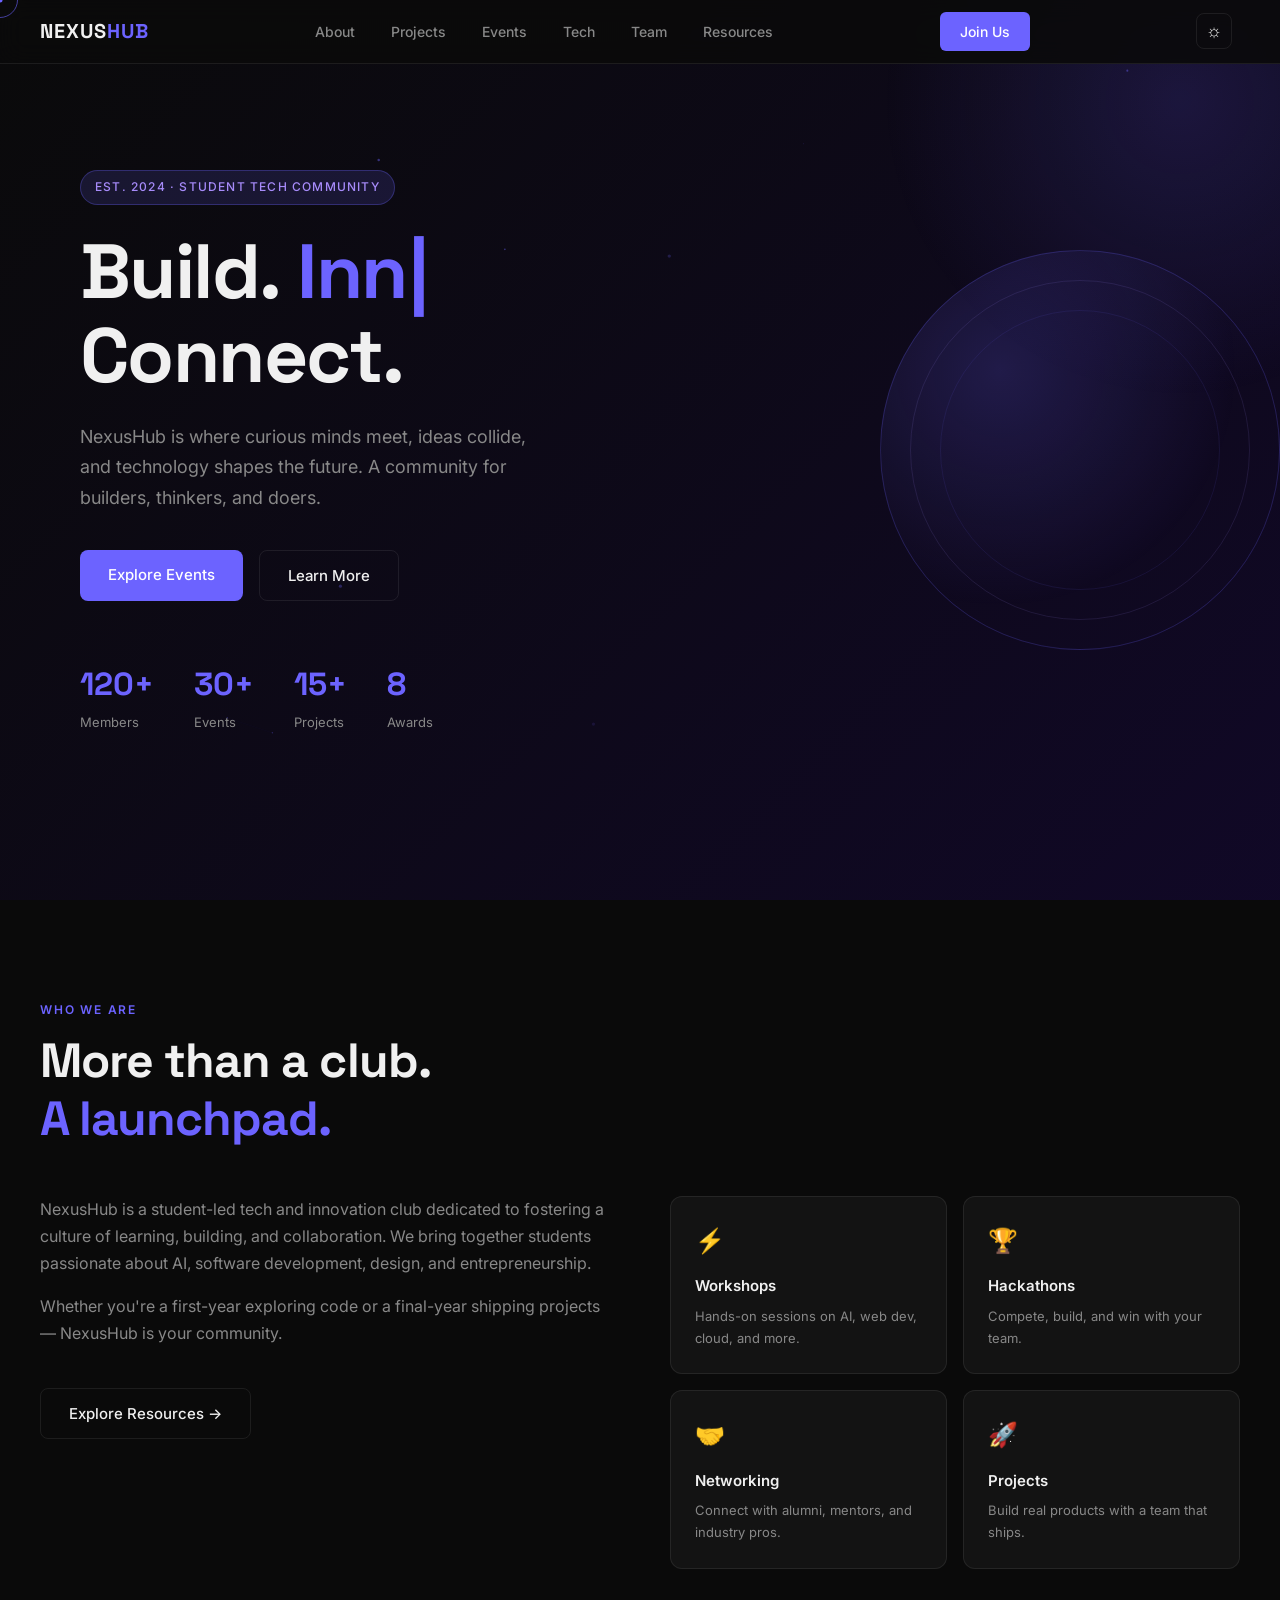
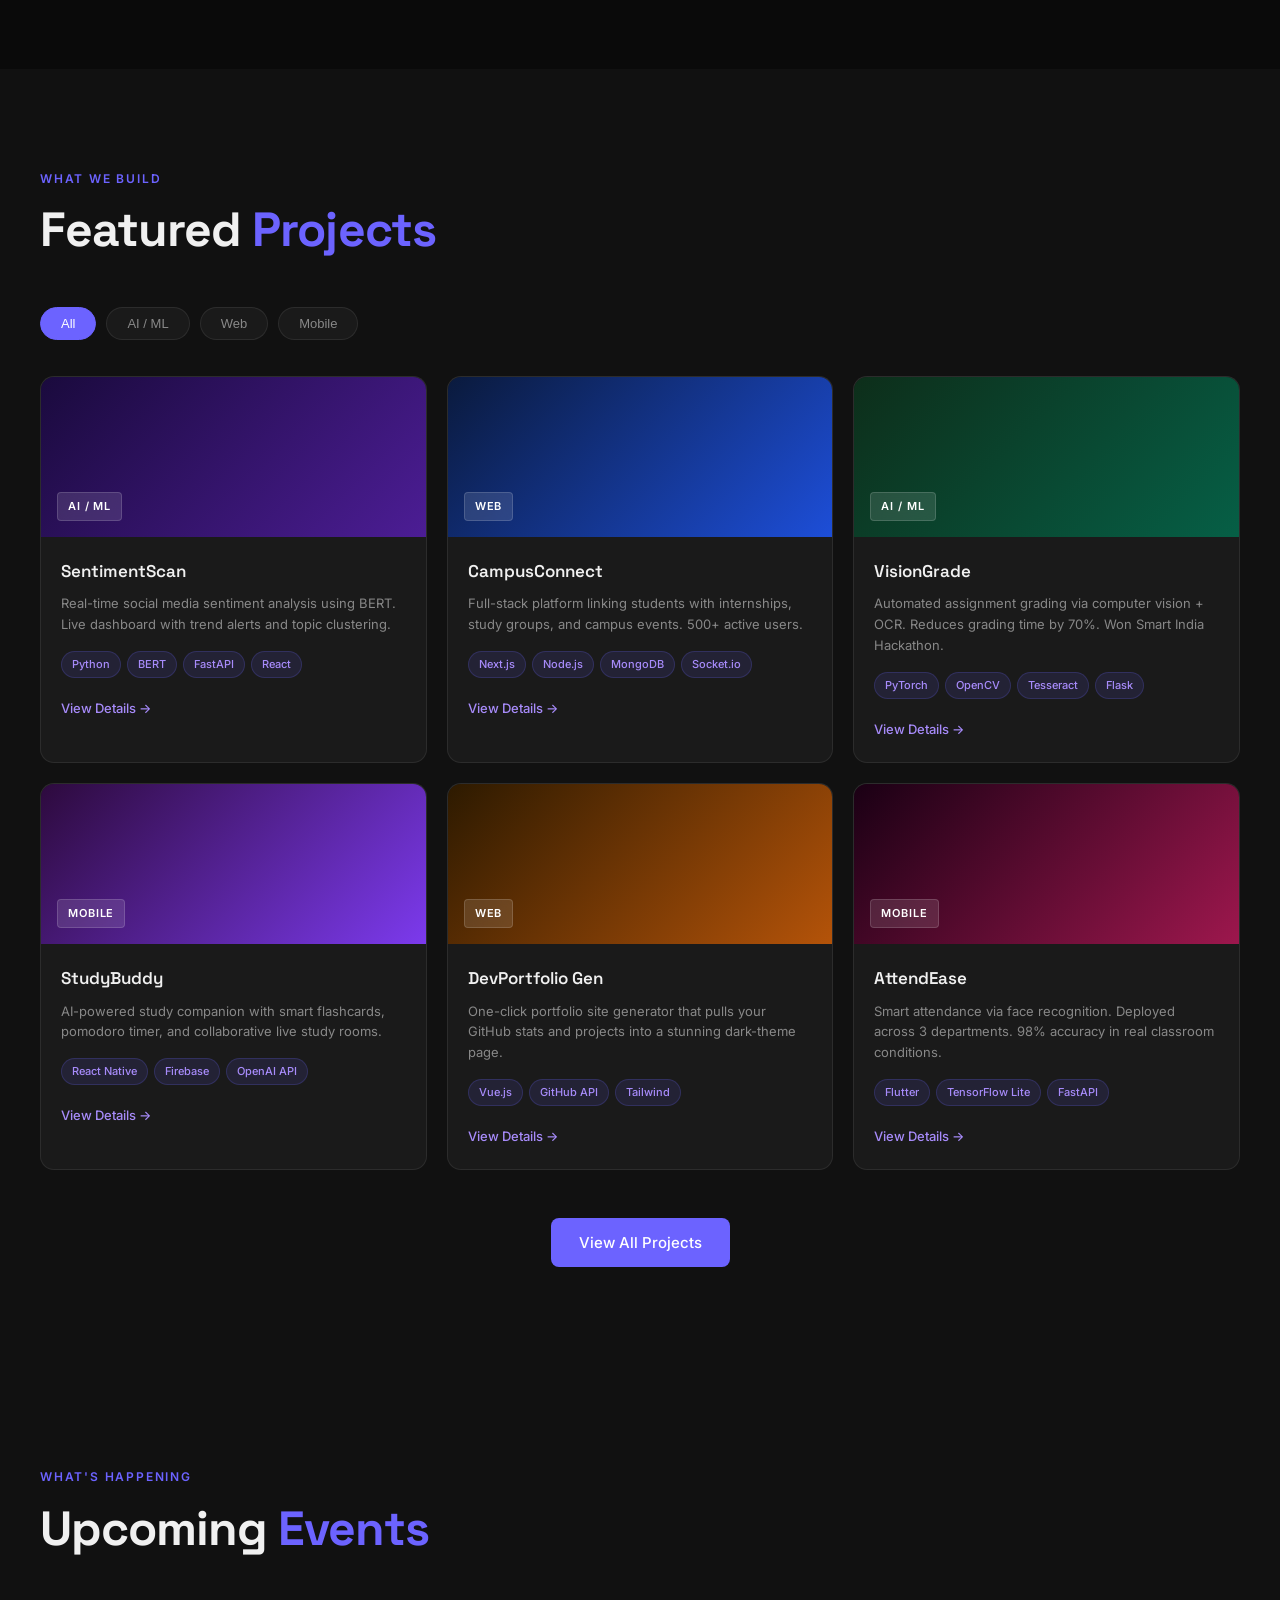
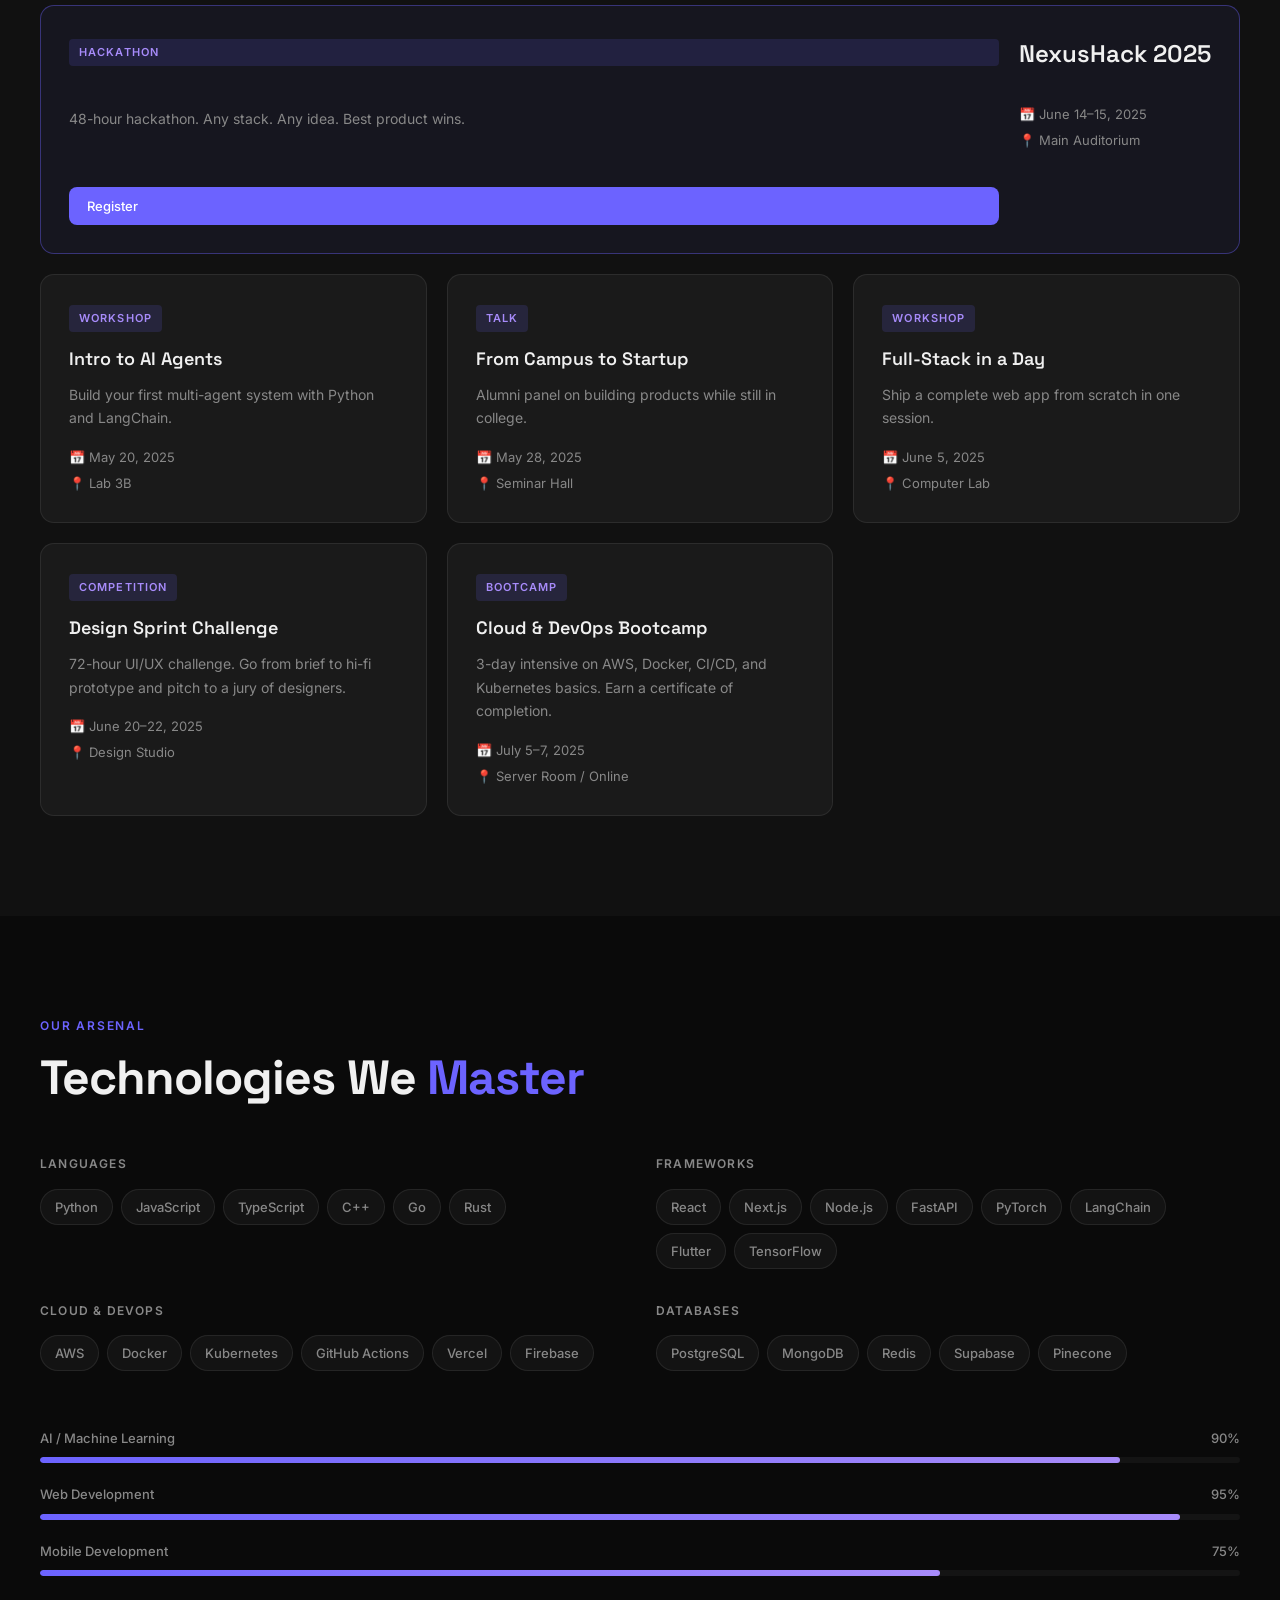
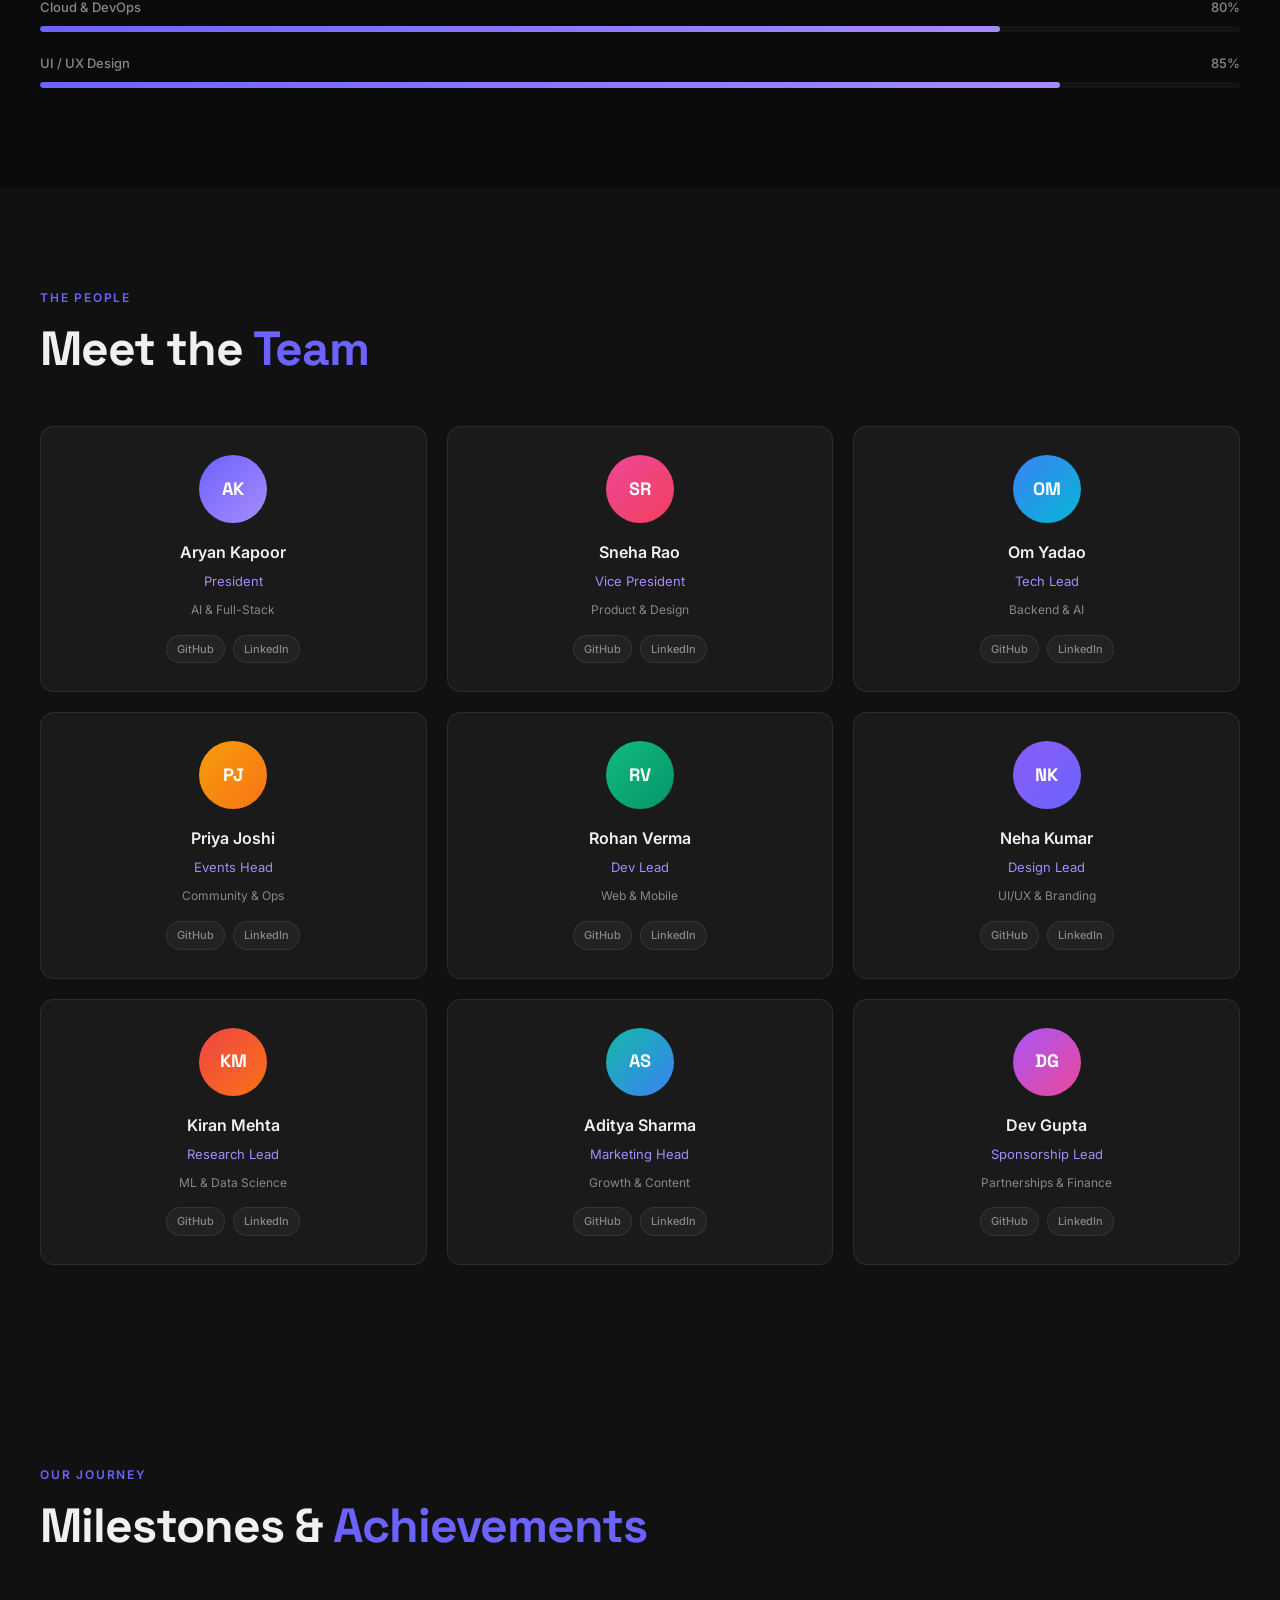
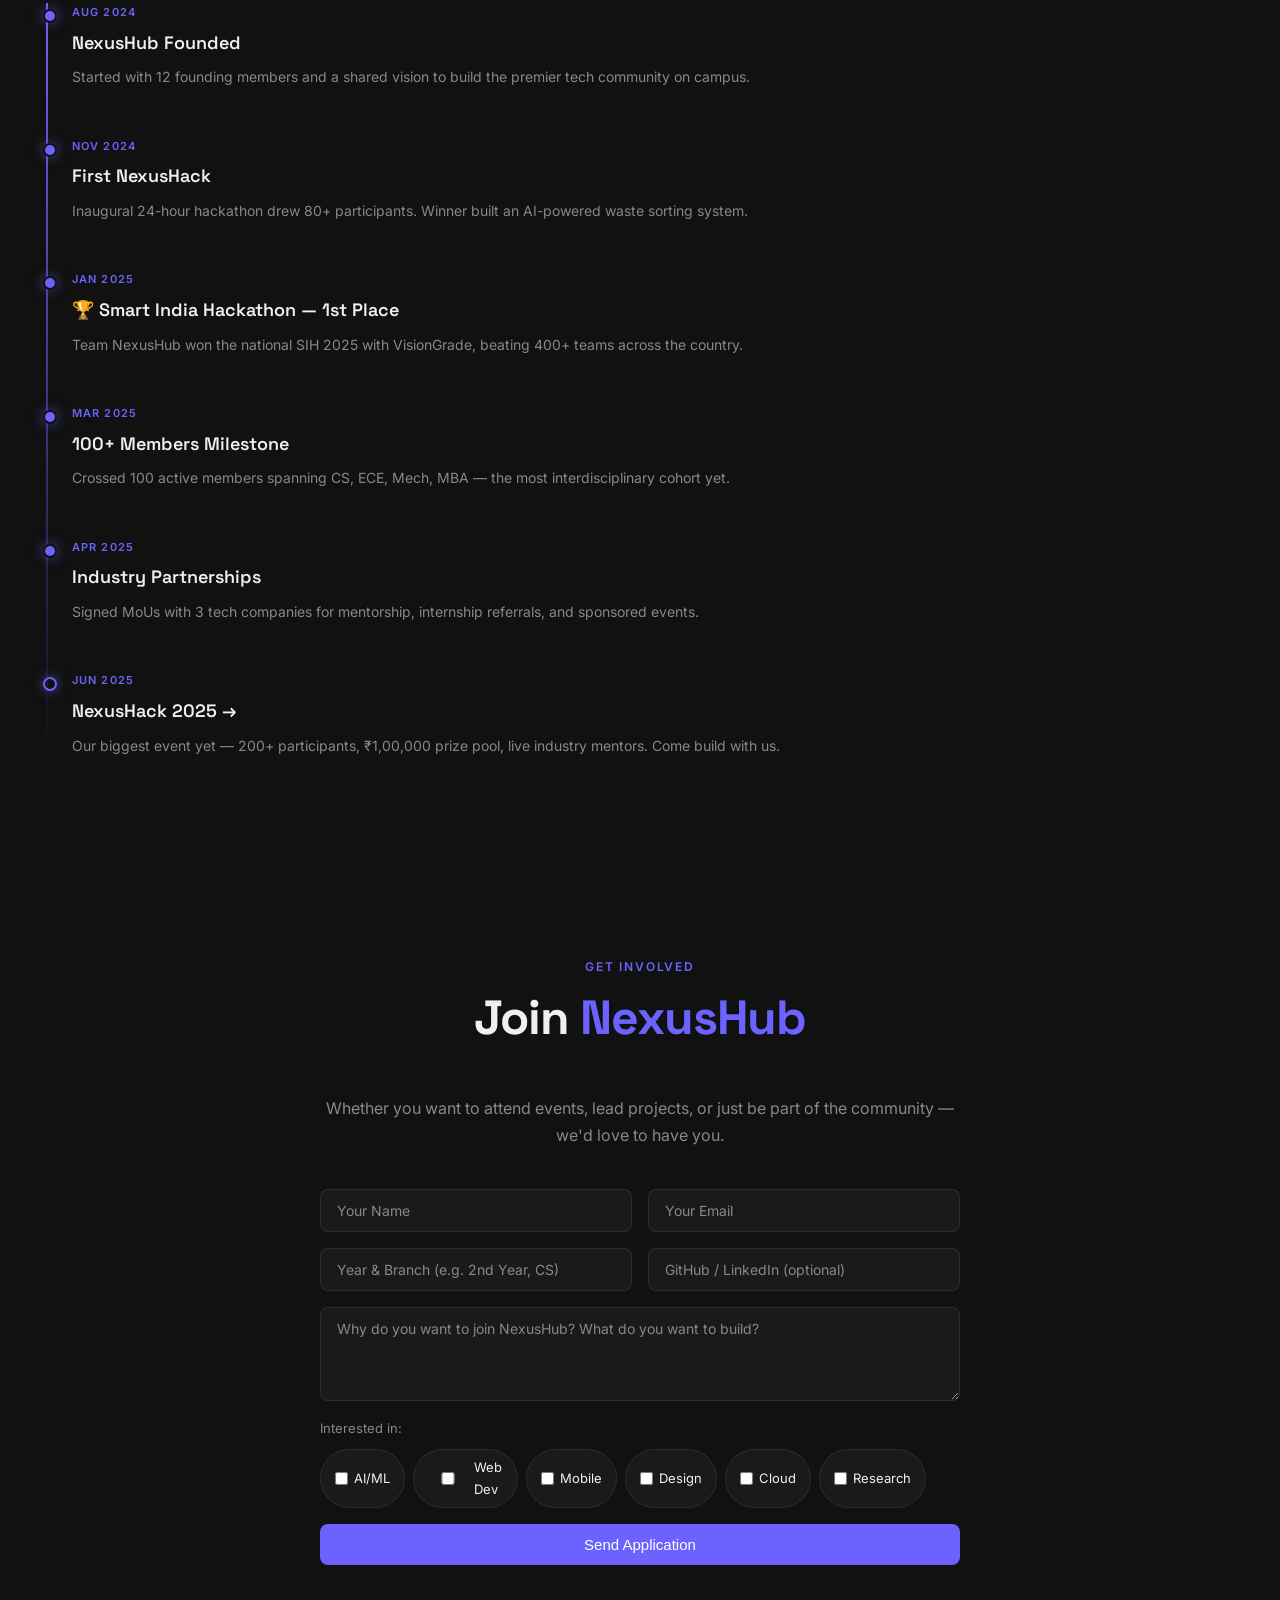
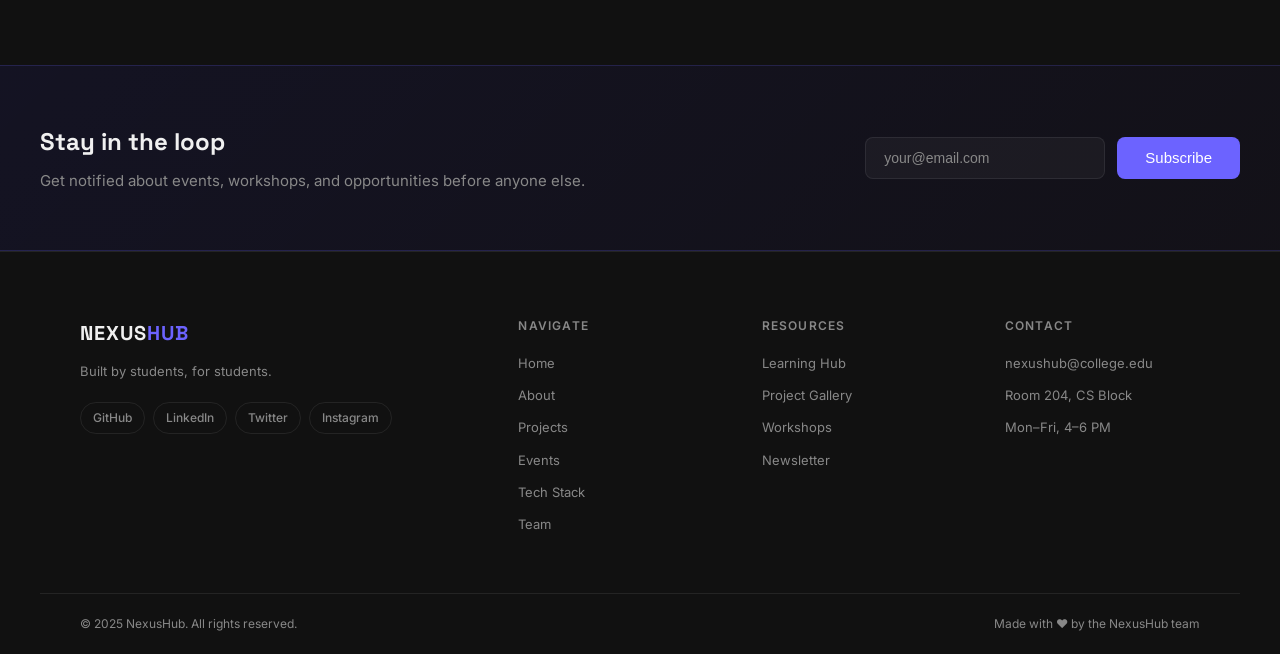
==== index.html @ 84903644 "feat: add floating back-to-top button Adds a fixed purple circular button in the bottom-right corner" ====
<!DOCTYPE html>
<html lang="en">
<head>
  <meta charset="UTF-8">
  <meta name="viewport" content="width=device-width, initial-scale=1.0">
  <title>NexusHub — Tech & Innovation Club</title>
  <link rel="stylesheet" href="style.css">
  <link href="https://fonts.googleapis.com/css2?family=Inter:wght@300;400;500;600;700&family=Space+Grotesk:wght@400;500;600;700&display=swap" rel="stylesheet">
</head>
<body>

  <div id="scroll-progress"></div>
  <div id="custom-cursor"></div>
  <div id="cursor-dot"></div>
  <button id="back-to-top" onclick="window.scrollTo({top:0,behavior:'smooth'})" title="Back to top">&#8679;</button>

  <!-- NAV -->
  <nav id="navbar">
    <div class="nav-inner">
      <a href="#home" class="nav-logo">NEXUS<span>HUB</span></a>
      <ul class="nav-links">
        <li><a href="#about">About</a></li>
        <li><a href="#projects">Projects</a></li>
        <li><a href="#events">Events</a></li>
        <li><a href="#tech">Tech</a></li>
        <li><a href="#team">Team</a></li>
        <li><a href="resources.html">Resources</a></li>
      </ul>
      <a href="#contact" class="nav-cta">Join Us</a>
      <button class="theme-toggle" id="themeToggle" onclick="toggleTheme()" title="Toggle theme">&#9788;</button>
      <button class="nav-toggle" onclick="toggleMenu()">&#9776;</button>
    </div>
    <ul class="mobile-menu" id="mobileMenu">
      <li><a href="#about" onclick="toggleMenu()">About</a></li>
      <li><a href="#projects" onclick="toggleMenu()">Projects</a></li>
      <li><a href="#events" onclick="toggleMenu()">Events</a></li>
      <li><a href="#tech" onclick="toggleMenu()">Tech</a></li>
      <li><a href="#team" onclick="toggleMenu()">Team</a></li>
      <li><a href="resources.html">Resources</a></li>
      <li><a href="#contact" onclick="toggleMenu()">Contact</a></li>
    </ul>
  </nav>

  <!-- HERO -->
  <div class="hero-wrap">
  <section id="home" class="hero">
    <canvas id="particle-canvas"></canvas>
    <div class="hero-bg"></div>
    <div class="hero-content">
      <div class="hero-badge">Est. 2024 · Student Tech Community</div>
      <h1>Build. <span class="typing-wrapper"><span id="typing-text">Innovate.</span><span class="typing-cursor">|</span></span><br>Connect.</h1>
      <p>NexusHub is where curious minds meet, ideas collide, and technology shapes the future. A community for builders, thinkers, and doers.</p>
      <div class="hero-btns">
        <a href="#events" class="btn-primary">Explore Events</a>
        <a href="#about" class="btn-secondary">Learn More</a>
      </div>
      <div class="hero-stats">
        <div class="stat"><span data-count="120" data-suffix="+">0+</span><p>Members</p></div>
        <div class="stat"><span data-count="30" data-suffix="+">0+</span><p>Events</p></div>
        <div class="stat"><span data-count="15" data-suffix="+">0+</span><p>Projects</p></div>
        <div class="stat"><span data-count="8" data-suffix="">0</span><p>Awards</p></div>
      </div>
    </div>
    <div class="hero-visual">
      <div class="grid-orb">
        <div class="orb-ring orb-ring-1"></div>
        <div class="orb-ring orb-ring-2"></div>
        <div class="orb-ring orb-ring-3"></div>
      </div>
    </div>
  </section>
  </div>

  <!-- ABOUT -->
  <section id="about" class="section">
    <div class="container">
      <div class="section-label">Who We Are</div>
      <h2>More than a club.<br><span>A launchpad.</span></h2>
      <div class="about-grid">
        <div class="about-text">
          <p>NexusHub is a student-led tech and innovation club dedicated to fostering a culture of learning, building, and collaboration. We bring together students passionate about AI, software development, design, and entrepreneurship.</p>
          <p>Whether you're a first-year exploring code or a final-year shipping projects — NexusHub is your community.</p>
          <a href="resources.html" class="btn-secondary" style="display:inline-block;margin-top:24px">Explore Resources →</a>
        </div>
        <div class="about-cards">
          <div class="card">
            <div class="card-icon">⚡</div>
            <h3>Workshops</h3>
            <p>Hands-on sessions on AI, web dev, cloud, and more.</p>
          </div>
          <div class="card">
            <div class="card-icon">🏆</div>
            <h3>Hackathons</h3>
            <p>Compete, build, and win with your team.</p>
          </div>
          <div class="card">
            <div class="card-icon">🤝</div>
            <h3>Networking</h3>
            <p>Connect with alumni, mentors, and industry pros.</p>
          </div>
          <div class="card">
            <div class="card-icon">🚀</div>
            <h3>Projects</h3>
            <p>Build real products with a team that ships.</p>
          </div>
        </div>
      </div>
    </div>
  </section>

  <!-- PROJECTS -->
  <section id="projects" class="section section-dark">
    <div class="container">
      <div class="section-label">What We Build</div>
      <h2>Featured <span>Projects</span></h2>
      <div class="project-filters">
        <button class="filter-btn active" onclick="filterProjects('all',this)">All</button>
        <button class="filter-btn" onclick="filterProjects('ai',this)">AI / ML</button>
        <button class="filter-btn" onclick="filterProjects('web',this)">Web</button>
        <button class="filter-btn" onclick="filterProjects('mobile',this)">Mobile</button>
      </div>
      <div class="projects-grid">
        <div class="project-card" data-tag="ai">
          <div class="project-visual pv1"><div class="project-tag">AI / ML</div></div>
          <div class="project-info">
            <h3>SentimentScan</h3>
            <p>Real-time social media sentiment analysis using BERT. Live dashboard with trend alerts and topic clustering.</p>
            <div class="project-tech"><span>Python</span><span>BERT</span><span>FastAPI</span><span>React</span></div>
            <a href="projects.html" class="project-link">View Details →</a>
          </div>
        </div>
        <div class="project-card" data-tag="web">
          <div class="project-visual pv2"><div class="project-tag">Web</div></div>
          <div class="project-info">
            <h3>CampusConnect</h3>
            <p>Full-stack platform linking students with internships, study groups, and campus events. 500+ active users.</p>
            <div class="project-tech"><span>Next.js</span><span>Node.js</span><span>MongoDB</span><span>Socket.io</span></div>
            <a href="projects.html" class="project-link">View Details →</a>
          </div>
        </div>
        <div class="project-card" data-tag="ai">
          <div class="project-visual pv3"><div class="project-tag">AI / ML</div></div>
          <div class="project-info">
            <h3>VisionGrade</h3>
            <p>Automated assignment grading via computer vision + OCR. Reduces grading time by 70%. Won Smart India Hackathon.</p>
            <div class="project-tech"><span>PyTorch</span><span>OpenCV</span><span>Tesseract</span><span>Flask</span></div>
            <a href="projects.html" class="project-link">View Details →</a>
          </div>
        </div>
        <div class="project-card" data-tag="mobile">
          <div class="project-visual pv4"><div class="project-tag">Mobile</div></div>
          <div class="project-info">
            <h3>StudyBuddy</h3>
            <p>AI-powered study companion with smart flashcards, pomodoro timer, and collaborative live study rooms.</p>
            <div class="project-tech"><span>React Native</span><span>Firebase</span><span>OpenAI API</span></div>
            <a href="projects.html" class="project-link">View Details →</a>
          </div>
        </div>
        <div class="project-card" data-tag="web">
          <div class="project-visual pv5"><div class="project-tag">Web</div></div>
          <div class="project-info">
            <h3>DevPortfolio Gen</h3>
            <p>One-click portfolio site generator that pulls your GitHub stats and projects into a stunning dark-theme page.</p>
            <div class="project-tech"><span>Vue.js</span><span>GitHub API</span><span>Tailwind</span></div>
            <a href="projects.html" class="project-link">View Details →</a>
          </div>
        </div>
        <div class="project-card" data-tag="mobile">
          <div class="project-visual pv6"><div class="project-tag">Mobile</div></div>
          <div class="project-info">
            <h3>AttendEase</h3>
            <p>Smart attendance via face recognition. Deployed across 3 departments. 98% accuracy in real classroom conditions.</p>
            <div class="project-tech"><span>Flutter</span><span>TensorFlow Lite</span><span>FastAPI</span></div>
            <a href="projects.html" class="project-link">View Details →</a>
          </div>
        </div>
      </div>
      <div style="text-align:center;margin-top:48px">
        <a href="projects.html" class="btn-primary">View All Projects</a>
      </div>
    </div>
  </section>

  <!-- EVENTS -->
  <section id="events" class="section section-dark">
    <div class="container">
      <div class="section-label">What's Happening</div>
      <h2>Upcoming <span>Events</span></h2>
      <div class="events-grid">
        <div class="event-card featured">
          <div class="event-tag">Hackathon</div>
          <h3>NexusHack 2025</h3>
          <p>48-hour hackathon. Any stack. Any idea. Best product wins.</p>
          <div class="event-meta">
            <span>📅 June 14–15, 2025</span>
            <span>📍 Main Auditorium</span>
          </div>
          <a href="#contact" class="btn-primary small">Register</a>
        </div>
        <div class="event-card">
          <div class="event-tag">Workshop</div>
          <h3>Intro to AI Agents</h3>
          <p>Build your first multi-agent system with Python and LangChain.</p>
          <div class="event-meta">
            <span>📅 May 20, 2025</span>
            <span>📍 Lab 3B</span>
          </div>
        </div>
        <div class="event-card">
          <div class="event-tag">Talk</div>
          <h3>From Campus to Startup</h3>
          <p>Alumni panel on building products while still in college.</p>
          <div class="event-meta">
            <span>📅 May 28, 2025</span>
            <span>📍 Seminar Hall</span>
          </div>
        </div>
        <div class="event-card">
          <div class="event-tag">Workshop</div>
          <h3>Full-Stack in a Day</h3>
          <p>Ship a complete web app from scratch in one session.</p>
          <div class="event-meta">
            <span>📅 June 5, 2025</span>
            <span>📍 Computer Lab</span>
          </div>
        </div>
        <div class="event-card">
          <div class="event-tag">Competition</div>
          <h3>Design Sprint Challenge</h3>
          <p>72-hour UI/UX challenge. Go from brief to hi-fi prototype and pitch to a jury of designers.</p>
          <div class="event-meta">
            <span>📅 June 20–22, 2025</span>
            <span>📍 Design Studio</span>
          </div>
        </div>
        <div class="event-card">
          <div class="event-tag">Bootcamp</div>
          <h3>Cloud & DevOps Bootcamp</h3>
          <p>3-day intensive on AWS, Docker, CI/CD, and Kubernetes basics. Earn a certificate of completion.</p>
          <div class="event-meta">
            <span>📅 July 5–7, 2025</span>
            <span>📍 Server Room / Online</span>
          </div>
        </div>
      </div>
    </div>
  </section>

  <!-- TECH STACK -->
  <section id="tech" class="section tech-section">
    <div class="container">
      <div class="section-label">Our Arsenal</div>
      <h2>Technologies We <span>Master</span></h2>
      <div class="tech-categories">
        <div class="tech-category">
          <h4>Languages</h4>
          <div class="tech-pills">
            <span class="tech-pill">Python</span><span class="tech-pill">JavaScript</span>
            <span class="tech-pill">TypeScript</span><span class="tech-pill">C++</span>
            <span class="tech-pill">Go</span><span class="tech-pill">Rust</span>
          </div>
        </div>
        <div class="tech-category">
          <h4>Frameworks</h4>
          <div class="tech-pills">
            <span class="tech-pill">React</span><span class="tech-pill">Next.js</span>
            <span class="tech-pill">Node.js</span><span class="tech-pill">FastAPI</span>
            <span class="tech-pill">PyTorch</span><span class="tech-pill">LangChain</span>
            <span class="tech-pill">Flutter</span><span class="tech-pill">TensorFlow</span>
          </div>
        </div>
        <div class="tech-category">
          <h4>Cloud & DevOps</h4>
          <div class="tech-pills">
            <span class="tech-pill">AWS</span><span class="tech-pill">Docker</span>
            <span class="tech-pill">Kubernetes</span><span class="tech-pill">GitHub Actions</span>
            <span class="tech-pill">Vercel</span><span class="tech-pill">Firebase</span>
          </div>
        </div>
        <div class="tech-category">
          <h4>Databases</h4>
          <div class="tech-pills">
            <span class="tech-pill">PostgreSQL</span><span class="tech-pill">MongoDB</span>
            <span class="tech-pill">Redis</span><span class="tech-pill">Supabase</span>
            <span class="tech-pill">Pinecone</span>
          </div>
        </div>
      </div>
      <div class="skill-bars">
        <div class="skill-item"><div class="skill-header"><span>AI / Machine Learning</span><span>90%</span></div><div class="skill-bar"><div class="skill-fill" data-width="90%"></div></div></div>
        <div class="skill-item"><div class="skill-header"><span>Web Development</span><span>95%</span></div><div class="skill-bar"><div class="skill-fill" data-width="95%"></div></div></div>
        <div class="skill-item"><div class="skill-header"><span>Mobile Development</span><span>75%</span></div><div class="skill-bar"><div class="skill-fill" data-width="75%"></div></div></div>
        <div class="skill-item"><div class="skill-header"><span>Cloud & DevOps</span><span>80%</span></div><div class="skill-bar"><div class="skill-fill" data-width="80%"></div></div></div>
        <div class="skill-item"><div class="skill-header"><span>UI / UX Design</span><span>85%</span></div><div class="skill-bar"><div class="skill-fill" data-width="85%"></div></div></div>
      </div>
    </div>
  </section>

  <!-- TEAM -->
  <section id="team" class="section section-dark">
    <div class="container">
      <div class="section-label">The People</div>
      <h2>Meet the <span>Team</span></h2>
      <div class="team-grid">
        <div class="team-card">
          <div class="avatar av1">AK</div>
          <h3>Aryan Kapoor</h3>
          <p>President</p>
          <span>AI & Full-Stack</span>
          <div class="team-links"><a href="#">GitHub</a><a href="#">LinkedIn</a></div>
        </div>
        <div class="team-card">
          <div class="avatar av2">SR</div>
          <h3>Sneha Rao</h3>
          <p>Vice President</p>
          <span>Product & Design</span>
          <div class="team-links"><a href="#">GitHub</a><a href="#">LinkedIn</a></div>
        </div>
        <div class="team-card">
          <div class="avatar av3">OM</div>
          <h3>Om Yadao</h3>
          <p>Tech Lead</p>
          <span>Backend & AI</span>
          <div class="team-links"><a href="#">GitHub</a><a href="#">LinkedIn</a></div>
        </div>
        <div class="team-card">
          <div class="avatar av4">PJ</div>
          <h3>Priya Joshi</h3>
          <p>Events Head</p>
          <span>Community & Ops</span>
          <div class="team-links"><a href="#">GitHub</a><a href="#">LinkedIn</a></div>
        </div>
        <div class="team-card">
          <div class="avatar av5">RV</div>
          <h3>Rohan Verma</h3>
          <p>Dev Lead</p>
          <span>Web & Mobile</span>
          <div class="team-links"><a href="#">GitHub</a><a href="#">LinkedIn</a></div>
        </div>
        <div class="team-card">
          <div class="avatar av6">NK</div>
          <h3>Neha Kumar</h3>
          <p>Design Lead</p>
          <span>UI/UX & Branding</span>
          <div class="team-links"><a href="#">GitHub</a><a href="#">LinkedIn</a></div>
        </div>
        <div class="team-card">
          <div class="avatar av7">KM</div>
          <h3>Kiran Mehta</h3>
          <p>Research Lead</p>
          <span>ML & Data Science</span>
          <div class="team-links"><a href="#">GitHub</a><a href="#">LinkedIn</a></div>
        </div>
        <div class="team-card">
          <div class="avatar av8">AS</div>
          <h3>Aditya Sharma</h3>
          <p>Marketing Head</p>
          <span>Growth & Content</span>
          <div class="team-links"><a href="#">GitHub</a><a href="#">LinkedIn</a></div>
        </div>
        <div class="team-card">
          <div class="avatar av9">DG</div>
          <h3>Dev Gupta</h3>
          <p>Sponsorship Lead</p>
          <span>Partnerships & Finance</span>
          <div class="team-links"><a href="#">GitHub</a><a href="#">LinkedIn</a></div>
        </div>
      </div>
    </div>
  </section>

  <!-- ACHIEVEMENTS -->
  <section id="achievements" class="section section-dark">
    <div class="container">
      <div class="section-label">Our Journey</div>
      <h2>Milestones & <span>Achievements</span></h2>
      <div class="timeline">
        <div class="timeline-item">
          <div class="timeline-dot"></div>
          <div class="timeline-content">
            <div class="timeline-year">Aug 2024</div>
            <h3>NexusHub Founded</h3>
            <p>Started with 12 founding members and a shared vision to build the premier tech community on campus.</p>
          </div>
        </div>
        <div class="timeline-item">
          <div class="timeline-dot"></div>
          <div class="timeline-content">
            <div class="timeline-year">Nov 2024</div>
            <h3>First NexusHack</h3>
            <p>Inaugural 24-hour hackathon drew 80+ participants. Winner built an AI-powered waste sorting system.</p>
          </div>
        </div>
        <div class="timeline-item">
          <div class="timeline-dot"></div>
          <div class="timeline-content">
            <div class="timeline-year">Jan 2025</div>
            <h3>🏆 Smart India Hackathon — 1st Place</h3>
            <p>Team NexusHub won the national SIH 2025 with VisionGrade, beating 400+ teams across the country.</p>
          </div>
        </div>
        <div class="timeline-item">
          <div class="timeline-dot"></div>
          <div class="timeline-content">
            <div class="timeline-year">Mar 2025</div>
            <h3>100+ Members Milestone</h3>
            <p>Crossed 100 active members spanning CS, ECE, Mech, MBA — the most interdisciplinary cohort yet.</p>
          </div>
        </div>
        <div class="timeline-item">
          <div class="timeline-dot"></div>
          <div class="timeline-content">
            <div class="timeline-year">Apr 2025</div>
            <h3>Industry Partnerships</h3>
            <p>Signed MoUs with 3 tech companies for mentorship, internship referrals, and sponsored events.</p>
          </div>
        </div>
        <div class="timeline-item timeline-upcoming">
          <div class="timeline-dot"></div>
          <div class="timeline-content">
            <div class="timeline-year">Jun 2025</div>
            <h3>NexusHack 2025 →</h3>
            <p>Our biggest event yet — 200+ participants, ₹1,00,000 prize pool, live industry mentors. Come build with us.</p>
          </div>
        </div>
      </div>
    </div>
  </section>

  <!-- CONTACT -->
  <section id="contact" class="section section-dark">
    <div class="container contact-container">
      <div class="section-label">Get Involved</div>
      <h2>Join <span>NexusHub</span></h2>
      <p class="contact-sub">Whether you want to attend events, lead projects, or just be part of the community — we'd love to have you.</p>
      <form class="contact-form" onsubmit="handleSubmit(event)">
        <div class="form-row">
          <input type="text" placeholder="Your Name" required>
          <input type="email" placeholder="Your Email" required>
        </div>
        <div class="form-row">
          <input type="text" placeholder="Year & Branch (e.g. 2nd Year, CS)">
          <input type="text" placeholder="GitHub / LinkedIn (optional)">
        </div>
        <textarea placeholder="Why do you want to join NexusHub? What do you want to build?" rows="4"></textarea>
        <div class="interest-group">
          <p class="interest-label">Interested in:</p>
          <div class="interest-tags">
            <label class="interest-tag"><input type="checkbox"> AI/ML</label>
            <label class="interest-tag"><input type="checkbox"> Web Dev</label>
            <label class="interest-tag"><input type="checkbox"> Mobile</label>
            <label class="interest-tag"><input type="checkbox"> Design</label>
            <label class="interest-tag"><input type="checkbox"> Cloud</label>
            <label class="interest-tag"><input type="checkbox"> Research</label>
          </div>
        </div>
        <button type="submit" class="btn-primary">Send Application</button>
      </form>
      <div id="form-success" class="form-success" style="display:none">
        ✅ Application received! We'll be in touch soon.
      </div>
    </div>
  </section>

  <!-- NEWSLETTER -->
  <section class="newsletter-section">
    <div class="container newsletter-inner">
      <div>
        <h3>Stay in the loop</h3>
        <p>Get notified about events, workshops, and opportunities before anyone else.</p>
      </div>
      <form class="newsletter-form" onsubmit="handleNewsletter(event)">
        <input type="email" placeholder="your@email.com" required>
        <button type="submit" class="btn-primary">Subscribe</button>
      </form>
    </div>
  </section>

  <!-- FOOTER -->
  <footer>
    <div class="footer-top">
      <div class="footer-brand">
        <div class="nav-logo">NEXUS<span>HUB</span></div>
        <p>Built by students, for students.</p>
        <div class="footer-socials">
          <a href="#" class="footer-social-btn">GitHub</a>
          <a href="#" class="footer-social-btn">LinkedIn</a>
          <a href="#" class="footer-social-btn">Twitter</a>
          <a href="#" class="footer-social-btn">Instagram</a>
        </div>
      </div>
      <div class="footer-col">
        <h4>Navigate</h4>
        <a href="#home">Home</a>
        <a href="#about">About</a>
        <a href="#projects">Projects</a>
        <a href="#events">Events</a>
        <a href="#tech">Tech Stack</a>
        <a href="#team">Team</a>
      </div>
      <div class="footer-col">
        <h4>Resources</h4>
        <a href="resources.html">Learning Hub</a>
        <a href="projects.html">Project Gallery</a>
        <a href="#events">Workshops</a>
        <a href="#contact">Newsletter</a>
      </div>
      <div class="footer-col">
        <h4>Contact</h4>
        <a href="mailto:nexushub@college.edu">nexushub@college.edu</a>
        <a href="#">Room 204, CS Block</a>
        <a href="#">Mon–Fri, 4–6 PM</a>
      </div>
    </div>
    <div class="footer-bottom">
      <p>© 2025 NexusHub. All rights reserved.</p>
      <p>Made with ♥ by the NexusHub team</p>
    </div>
  </footer>

  <script src="script.js"></script>
</body>
</html>
---- style.css ----
*, *::before, *::after { margin: 0; padding: 0; box-sizing: border-box; }

:root {
  --bg: #0a0a0a;
  --bg2: #111111;
  --bg3: #161616;
  --accent: #6C63FF;
  --accent2: #a78bfa;
  --text: #f0f0f0;
  --text-sub: #888;
  --border: rgba(255,255,255,0.08);
  --card-bg: rgba(255,255,255,0.04);
}

body.light-mode {
  --bg: #f5f5f7;
  --bg2: #ffffff;
  --bg3: #ececec;
  --text: #111111;
  --text-sub: #555;
  --border: rgba(0,0,0,0.1);
  --card-bg: rgba(0,0,0,0.04);
}

/* THEME TOGGLE */
.theme-toggle { background: none; border: 1.5px solid var(--border); color: var(--text); font-size: 18px; width: 36px; height: 36px; border-radius: 8px; cursor: pointer; transition: all 0.2s; display: flex; align-items: center; justify-content: center; margin-right: 8px; }
.theme-toggle:hover { border-color: var(--accent); color: var(--accent); }

/* BACK TO TOP */
#back-to-top { position: fixed; bottom: 32px; right: 32px; width: 44px; height: 44px; background: var(--accent); color: #fff; border: none; border-radius: 50%; font-size: 22px; cursor: pointer; z-index: 999; opacity: 0; transform: translateY(20px); transition: opacity 0.3s, transform 0.3s; display: flex; align-items: center; justify-content: center; box-shadow: 0 4px 16px rgba(108,99,255,0.4); }
#back-to-top.visible { opacity: 1; transform: translateY(0); }
#back-to-top:hover { background: var(--accent2); }

html { scroll-behavior: smooth; scrollbar-width: none; }
html::-webkit-scrollbar { display: none; }
body { font-family: 'Inter', sans-serif; background: var(--bg); color: var(--text); line-height: 1.7; overflow-x: hidden; scrollbar-width: none; }
body::-webkit-scrollbar { display: none; }

/* SCROLL PROGRESS - hidden */
#scroll-progress { display: none; }

/* CUSTOM CURSOR */
#custom-cursor { position: fixed; width: 36px; height: 36px; border: 1.5px solid rgba(108,99,255,0.6); border-radius: 50%; pointer-events: none; z-index: 9998; transform: translate(-50%, -50%); transition: width 0.2s, height 0.2s, border-color 0.2s; }
#cursor-dot { position: fixed; width: 5px; height: 5px; background: var(--accent); border-radius: 50%; pointer-events: none; z-index: 9999; transform: translate(-50%, -50%); }
#custom-cursor.hover { width: 56px; height: 56px; border-color: var(--accent2); }
@media (pointer: coarse) { #custom-cursor, #cursor-dot { display: none; } }

/* PARTICLE CANVAS */
#particle-canvas { position: absolute; inset: 0; width: 100%; height: 100%; z-index: 0; pointer-events: none; }

/* TYPING */
.typing-wrapper { position: relative; display: inline-block; }
.typing-cursor { display: inline-block; color: var(--accent2); animation: blink 1s step-end infinite; margin-left: 2px; }
@keyframes blink { 0%,100% { opacity: 1; } 50% { opacity: 0; } }

/* ORB RINGS */
.orb-ring { position: absolute; border-radius: 50%; border: 1px solid rgba(108,99,255,0.15); }
.orb-ring-1 { inset: 0; animation: rotateRing 12s linear infinite; }
.orb-ring-2 { inset: 30px; border-color: rgba(167,139,250,0.12); animation: rotateRing 18s linear infinite reverse; }
.orb-ring-3 { inset: 60px; border-color: rgba(108,99,255,0.1); animation: rotateRing 24s linear infinite; }
@keyframes rotateRing { from { transform: rotate(0deg); } to { transform: rotate(360deg); } }

/* SCROLL REVEAL */
.reveal { opacity: 0; transform: translateY(28px); transition: opacity 0.6s ease, transform 0.6s ease; }
.reveal.revealed { opacity: 1; transform: translateY(0); }

/* NAV */
#navbar { position: fixed; top: 0; left: 0; right: 0; z-index: 100; padding: 0 40px; height: 64px; display: flex; flex-direction: column; justify-content: center; background: rgba(10,10,10,0.9); backdrop-filter: blur(12px); border-bottom: 1px solid var(--border); transition: all 0.3s; }
.nav-inner { display: flex; align-items: center; justify-content: space-between; max-width: 1200px; margin: 0 auto; width: 100%; }
.nav-logo { font-family: 'Space Grotesk', sans-serif; font-size: 20px; font-weight: 700; color: var(--text); text-decoration: none; letter-spacing: 0.05em; }
.nav-logo span { color: var(--accent); }
.nav-links { display: flex; list-style: none; gap: 36px; }
.nav-links a { color: var(--text-sub); text-decoration: none; font-size: 14px; font-weight: 500; transition: color 0.2s; }
.nav-links a:hover, .nav-links a.nav-active { color: var(--text); }
.nav-cta { background: var(--accent); color: white; padding: 8px 20px; border-radius: 6px; font-size: 14px; font-weight: 500; text-decoration: none; transition: opacity 0.2s; }
.nav-cta:hover { opacity: 0.85; }
.nav-toggle { display: none; background: none; border: none; color: var(--text); font-size: 22px; cursor: pointer; }
.mobile-menu { display: none; list-style: none; flex-direction: column; padding: 12px 40px 16px; gap: 12px; border-top: 1px solid var(--border); }
.mobile-menu.open { display: flex; }
.mobile-menu a { color: var(--text-sub); text-decoration: none; font-size: 15px; }

/* HERO */
.hero-wrap {
  position: relative;
  background-image:
    linear-gradient(135deg, rgba(10,10,10,0.93) 0%, rgba(18,8,45,0.82) 100%),
    url('https://images.unsplash.com/photo-1550745165-9bc0b252726f?w=1920&q=80&auto=format&fit=crop');
  background-size: cover;
  background-position: center;
  background-attachment: fixed;
}
.hero { min-height: 100vh; display: flex; align-items: center; padding: 100px max(40px, calc((100vw - 1200px) / 2 + 40px)) 60px; position: relative; overflow: hidden; }
.hero-bg { position: fixed; top: -200px; right: -200px; width: 600px; height: 600px; background: radial-gradient(circle, rgba(108,99,255,0.15) 0%, transparent 70%); pointer-events: none; z-index: 0; }
.hero-content { position: relative; z-index: 1; max-width: 640px; }
.hero-badge { display: inline-block; background: rgba(108,99,255,0.15); border: 1px solid rgba(108,99,255,0.3); color: var(--accent2); font-size: 12px; font-weight: 500; letter-spacing: 0.1em; text-transform: uppercase; padding: 6px 14px; border-radius: 20px; margin-bottom: 24px; }
.hero-content h1 { font-family: 'Space Grotesk', sans-serif; font-size: clamp(48px, 6vw, 80px); font-weight: 700; line-height: 1.1; margin-bottom: 24px; letter-spacing: -0.02em; }
.hero-content h1 span { color: var(--accent); }
.hero-content p { font-size: 18px; color: var(--text-sub); margin-bottom: 36px; max-width: 480px; }
.hero-btns { display: flex; gap: 16px; margin-bottom: 56px; flex-wrap: wrap; }
.btn-primary { background: var(--accent); color: white; padding: 12px 28px; border-radius: 8px; font-size: 15px; font-weight: 500; text-decoration: none; border: none; cursor: pointer; transition: opacity 0.2s, transform 0.2s; display: inline-block; }
.btn-primary:hover { opacity: 0.85; transform: translateY(-1px); }
.btn-primary.small { padding: 8px 18px; font-size: 13px; margin-top: 16px; }
.btn-secondary { background: transparent; color: var(--text); padding: 12px 28px; border-radius: 8px; font-size: 15px; font-weight: 500; text-decoration: none; border: 1px solid var(--border); transition: border-color 0.2s; }
.btn-secondary:hover { border-color: rgba(255,255,255,0.2); }
.hero-stats { display: flex; gap: 40px; }
.stat span { font-family: 'Space Grotesk', sans-serif; font-size: 32px; font-weight: 700; color: var(--accent); display: block; }
.stat p { font-size: 13px; color: var(--text-sub); }
.hero-visual { position: absolute; right: 0; top: 50%; transform: translateY(-50%); }
.grid-orb { width: 400px; height: 400px; border-radius: 50%; background: radial-gradient(circle at 30% 30%, rgba(108,99,255,0.2), transparent 60%); border: 1px solid rgba(108,99,255,0.1); }

/* SECTIONS */
.section { padding: 100px 40px; }
.section-dark { background: var(--bg2); }
.container { max-width: 1200px; margin: 0 auto; }

/* SECTION PHOTO BACKGROUNDS */
#about {
  background-image:
    linear-gradient(rgba(10,10,10,0.90), rgba(10,10,10,0.90)),
    url('https://images.unsplash.com/photo-1522202176988-66273c2fd55f?w=1920&q=80&auto=format&fit=crop');
  background-size: cover;
  background-position: center;
  background-attachment: fixed;
}
#projects {
  background-image:
    linear-gradient(rgba(10,10,10,0.91), rgba(10,10,10,0.91)),
    url('https://images.unsplash.com/photo-1498050108023-c5249f4df085?w=1920&q=80&auto=format&fit=crop');
  background-size: cover;
  background-position: center;
  background-attachment: fixed;
}
#events {
  background-image:
    linear-gradient(rgba(10,10,10,0.88), rgba(10,10,10,0.88)),
    url('https://images.unsplash.com/photo-1540575467063-178a50c2df87?w=1920&q=80&auto=format&fit=crop');
  background-size: cover;
  background-position: center;
  background-attachment: fixed;
}
#tech {
  background-image:
    linear-gradient(rgba(10,10,10,0.90), rgba(10,10,10,0.90)),
    url('https://images.unsplash.com/photo-1518770660439-4636190af475?w=1920&q=80&auto=format&fit=crop');
  background-size: cover;
  background-position: center;
  background-attachment: fixed;
}
#team {
  background-image:
    linear-gradient(rgba(10,10,10,0.88), rgba(10,10,10,0.88)),
    url('https://images.unsplash.com/photo-1529156069898-49953e39b3ac?w=1920&q=80&auto=format&fit=crop');
  background-size: cover;
  background-position: center;
  background-attachment: fixed;
}
#achievements {
  background-image:
    linear-gradient(rgba(10,10,10,0.90), rgba(10,10,10,0.90)),
    url('https://images.unsplash.com/photo-1491336477066-31156b5e4f35?w=1920&q=80&auto=format&fit=crop');
  background-size: cover;
  background-position: center;
  background-attachment: fixed;
}
#contact {
  background-image:
    linear-gradient(rgba(10,10,10,0.88), rgba(10,10,10,0.88)),
    url('https://images.unsplash.com/photo-1523580494863-6f3031224c94?w=1920&q=80&auto=format&fit=crop');
  background-size: cover;
  background-position: center;
  background-attachment: fixed;
}
@media (max-width: 768px) {
  .hero-wrap, #about, #projects, #events, #tech, #team, #achievements, #contact { background-attachment: scroll; }
}
.section-label { font-size: 12px; font-weight: 600; letter-spacing: 0.15em; text-transform: uppercase; color: var(--accent); margin-bottom: 12px; }
.section h2 { font-family: 'Space Grotesk', sans-serif; font-size: clamp(32px, 4vw, 48px); font-weight: 700; line-height: 1.2; margin-bottom: 48px; letter-spacing: -0.02em; }
.section h2 span { color: var(--accent); }

/* ABOUT */
.about-grid { display: grid; grid-template-columns: 1fr 1fr; gap: 60px; align-items: start; }
.about-text p { color: var(--text-sub); font-size: 16px; margin-bottom: 16px; }
.about-cards { display: grid; grid-template-columns: 1fr 1fr; gap: 16px; }
.card { background: var(--card-bg); border: 1px solid var(--border); border-radius: 12px; padding: 24px; transition: border-color 0.2s; }
.card:hover { border-color: rgba(108,99,255,0.3); }
.card-icon { font-size: 24px; margin-bottom: 12px; }
.card h3 { font-size: 15px; font-weight: 600; margin-bottom: 6px; }
.card p { font-size: 13px; color: var(--text-sub); }

/* EVENTS */
.events-grid { display: grid; grid-template-columns: repeat(3, 1fr); gap: 20px; }
.event-card { background: var(--card-bg); border: 1px solid var(--border); border-radius: 14px; padding: 28px; transition: border-color 0.3s, transform 0.3s, box-shadow 0.3s; }
.event-card:hover { border-color: rgba(108,99,255,0.4); transform: translateY(-4px); box-shadow: 0 16px 40px rgba(108,99,255,0.1); }
.event-card.featured { border-color: rgba(108,99,255,0.4); background: rgba(108,99,255,0.06); grid-column: span 3; display: grid; grid-template-columns: 1fr auto; gap: 20px; align-items: center; }
.event-card.featured h3 { font-size: 24px; }
.event-tag { display: inline-block; background: rgba(108,99,255,0.15); color: var(--accent2); font-size: 11px; font-weight: 600; letter-spacing: 0.1em; text-transform: uppercase; padding: 4px 10px; border-radius: 4px; margin-bottom: 12px; }
.event-card h3 { font-family: 'Space Grotesk', sans-serif; font-size: 18px; font-weight: 600; margin-bottom: 8px; }
.event-card p { color: var(--text-sub); font-size: 14px; margin-bottom: 16px; }
.event-meta { display: flex; flex-direction: column; gap: 4px; }
.event-meta span { font-size: 13px; color: var(--text-sub); }
@media (max-width: 900px) { .events-grid { grid-template-columns: repeat(2,1fr); } .event-card.featured { grid-column: span 2; } }
@media (max-width: 600px) { .events-grid { grid-template-columns: 1fr; } .event-card.featured { grid-column: span 1; grid-template-columns: 1fr; } }

/* TEAM */
.team-grid { display: grid; grid-template-columns: repeat(3, 1fr); gap: 20px; }
.team-card { background: var(--card-bg); border: 1px solid var(--border); border-radius: 14px; padding: 28px; text-align: center; transition: border-color 0.3s, transform 0.3s, box-shadow 0.3s; }
.team-card:hover { border-color: rgba(108,99,255,0.4); transform: translateY(-4px); box-shadow: 0 16px 40px rgba(108,99,255,0.1); }
.avatar { width: 68px; height: 68px; border-radius: 50%; display: flex; align-items: center; justify-content: center; font-family: 'Space Grotesk', sans-serif; font-weight: 700; font-size: 18px; color: white; margin: 0 auto 16px; }
.av1 { background: linear-gradient(135deg, #6C63FF, #a78bfa); }
.av2 { background: linear-gradient(135deg, #ec4899, #f43f5e); }
.av3 { background: linear-gradient(135deg, #3b82f6, #06b6d4); }
.av4 { background: linear-gradient(135deg, #f59e0b, #f97316); }
.av5 { background: linear-gradient(135deg, #10b981, #059669); }
.av6 { background: linear-gradient(135deg, #8b5cf6, #6C63FF); }
.av7 { background: linear-gradient(135deg, #ef4444, #f97316); }
.av8 { background: linear-gradient(135deg, #14b8a6, #3b82f6); }
.av9 { background: linear-gradient(135deg, #a855f7, #ec4899); }
.team-card h3 { font-size: 16px; font-weight: 600; margin-bottom: 4px; }
.team-card p { font-size: 13px; color: var(--accent2); margin-bottom: 8px; }
.team-card span { font-size: 12px; color: var(--text-sub); display: block; margin-bottom: 14px; }
.team-links { display: flex; gap: 8px; justify-content: center; }
.team-links a { font-size: 11px; font-weight: 500; color: var(--text-sub); text-decoration: none; background: var(--card-bg); border: 1px solid var(--border); padding: 4px 10px; border-radius: 999px; transition: all 0.2s; }
.team-links a:hover { color: var(--accent2); border-color: rgba(108,99,255,0.4); }

/* TIMELINE */
.timeline { position: relative; padding-left: 32px; }
.timeline::before { content: ''; position: absolute; left: 6px; top: 0; bottom: 0; width: 2px; background: linear-gradient(to bottom, var(--accent), transparent); }
.timeline-item { position: relative; margin-bottom: 48px; }
.timeline-item:last-child { margin-bottom: 0; }
.timeline-dot { position: absolute; left: -29px; top: 6px; width: 14px; height: 14px; border-radius: 50%; background: var(--accent); border: 2px solid var(--bg2); box-shadow: 0 0 12px rgba(108,99,255,0.6); }
.timeline-upcoming .timeline-dot { background: transparent; border-color: var(--accent); animation: pulse 2s ease infinite; }
@keyframes pulse { 0%,100% { box-shadow: 0 0 0 0 rgba(108,99,255,0.5); } 50% { box-shadow: 0 0 0 8px rgba(108,99,255,0); } }
.timeline-year { font-size: 11px; font-weight: 600; letter-spacing: 0.1em; text-transform: uppercase; color: var(--accent); margin-bottom: 6px; }
.timeline-content h3 { font-family: 'Space Grotesk', sans-serif; font-size: 18px; font-weight: 600; margin-bottom: 8px; }
.timeline-content p { font-size: 14px; color: var(--text-sub); line-height: 1.6; }

/* CONTACT */
.contact-container { max-width: 640px; text-align: center; }
.contact-sub { color: var(--text-sub); margin-bottom: 40px; font-size: 16px; }
.contact-form { display: flex; flex-direction: column; gap: 16px; text-align: left; }
.form-row { display: grid; grid-template-columns: 1fr 1fr; gap: 16px; }
.contact-form input, .contact-form textarea { background: var(--card-bg); border: 1px solid var(--border); border-radius: 8px; padding: 12px 16px; color: var(--text); font-family: 'Inter', sans-serif; font-size: 14px; outline: none; transition: border-color 0.2s; width: 100%; }
.contact-form input:focus, .contact-form textarea:focus { border-color: rgba(108,99,255,0.5); }
.contact-form input::placeholder, .contact-form textarea::placeholder { color: var(--text-sub); }
.contact-form textarea { resize: vertical; }
.interest-group { text-align: left; }
.interest-label { font-size: 13px; color: var(--text-sub); margin-bottom: 10px; }
.interest-tags { display: flex; flex-wrap: wrap; gap: 8px; }
.interest-tag { display: flex; align-items: center; gap: 6px; background: var(--card-bg); border: 1px solid var(--border); padding: 6px 14px; border-radius: 999px; font-size: 13px; cursor: pointer; transition: all 0.2s; }
.interest-tag:hover { border-color: rgba(108,99,255,0.4); color: var(--accent2); }
.interest-tag input { accent-color: var(--accent); }
.form-success { color: #4ade80; font-size: 15px; margin-top: 16px; text-align: center; }

/* NEWSLETTER */
.newsletter-section { background: linear-gradient(135deg, rgba(108,99,255,0.1) 0%, rgba(167,139,250,0.06) 100%); border-top: 1px solid rgba(108,99,255,0.2); border-bottom: 1px solid rgba(108,99,255,0.2); padding: 56px 40px; }
.newsletter-inner { display: flex; align-items: center; justify-content: space-between; gap: 32px; flex-wrap: wrap; }
.newsletter-inner h3 { font-family: 'Space Grotesk', sans-serif; font-size: 24px; font-weight: 700; margin-bottom: 6px; }
.newsletter-inner p { color: var(--text-sub); font-size: 15px; }
.newsletter-form { display: flex; gap: 12px; flex-shrink: 0; }
.newsletter-form input { background: var(--card-bg); border: 1px solid var(--border); border-radius: 8px; padding: 12px 18px; color: var(--text); font-size: 14px; outline: none; min-width: 240px; transition: border-color 0.2s; }
.newsletter-form input:focus { border-color: rgba(108,99,255,0.5); }
.newsletter-form input::placeholder { color: var(--text-sub); }
@media (max-width: 700px) { .newsletter-inner { flex-direction: column; text-align: center; } .newsletter-form { flex-direction: column; width: 100%; } .newsletter-form input { min-width: unset; } }

/* TECH STACK */
.tech-categories { display: grid; grid-template-columns: repeat(2,1fr); gap: 32px; margin-bottom: 56px; }
.tech-category h4 { font-size: 12px; font-weight: 600; letter-spacing: 0.1em; text-transform: uppercase; color: var(--text-sub); margin-bottom: 14px; }
.tech-pills { display: flex; flex-wrap: wrap; gap: 8px; }
.tech-pill { background: var(--card-bg); border: 1px solid var(--border); color: var(--text-sub); font-size: 13px; font-weight: 500; padding: 6px 14px; border-radius: 999px; transition: all 0.2s; cursor: default; }
.tech-pill:hover { background: rgba(108,99,255,0.15); border-color: rgba(108,99,255,0.4); color: var(--accent2); transform: translateY(-2px); }
.skill-bars { display: flex; flex-direction: column; gap: 20px; }
.skill-item {}
.skill-header { display: flex; justify-content: space-between; font-size: 13px; font-weight: 500; margin-bottom: 8px; color: var(--text-sub); }
.skill-bar { height: 6px; background: var(--card-bg); border-radius: 999px; overflow: hidden; }
.skill-fill { height: 100%; background: linear-gradient(90deg, var(--accent), var(--accent2)); border-radius: 999px; width: 0; transition: width 1.2s cubic-bezier(0.4,0,0.2,1); }
@media (max-width: 768px) { .tech-categories { grid-template-columns: 1fr; } }

/* PROJECTS */
.project-filters { display: flex; gap: 10px; margin-bottom: 36px; flex-wrap: wrap; }
.filter-btn { background: var(--card-bg); border: 1px solid var(--border); color: var(--text-sub); padding: 8px 20px; border-radius: 999px; font-size: 13px; font-weight: 500; cursor: pointer; transition: all 0.2s; }
.filter-btn:hover, .filter-btn.active { background: var(--accent); border-color: var(--accent); color: white; }
.projects-grid { display: grid; grid-template-columns: repeat(3, 1fr); gap: 20px; }
.project-card { background: var(--card-bg); border: 1px solid var(--border); border-radius: 14px; overflow: hidden; transition: border-color 0.3s, transform 0.3s, box-shadow 0.3s; }
.project-card:hover { border-color: rgba(108,99,255,0.5); transform: translateY(-4px); box-shadow: 0 20px 60px rgba(108,99,255,0.12); }
.project-visual { height: 160px; position: relative; display: flex; align-items: flex-end; padding: 16px; }
.pv1 { background: linear-gradient(135deg, #1a0a3d 0%, #4c1d95 100%); }
.pv2 { background: linear-gradient(135deg, #0a1a3d 0%, #1d4ed8 100%); }
.pv3 { background: linear-gradient(135deg, #0d2e1a 0%, #065f46 100%); }
.pv4 { background: linear-gradient(135deg, #2d0a3d 0%, #7c3aed 100%); }
.pv5 { background: linear-gradient(135deg, #2d1a00 0%, #b45309 100%); }
.pv6 { background: linear-gradient(135deg, #1a0014 0%, #9d174d 100%); }
.project-tag { background: rgba(255,255,255,0.12); backdrop-filter: blur(8px); border: 1px solid rgba(255,255,255,0.15); color: white; font-size: 11px; font-weight: 600; letter-spacing: 0.08em; padding: 4px 10px; border-radius: 4px; text-transform: uppercase; }
.project-info { padding: 20px; }
.project-info h3 { font-family: 'Space Grotesk', sans-serif; font-size: 17px; font-weight: 600; margin-bottom: 8px; }
.project-info p { font-size: 13px; color: var(--text-sub); margin-bottom: 16px; line-height: 1.6; }
.project-tech { display: flex; flex-wrap: wrap; gap: 6px; margin-bottom: 16px; }
.project-tech span { background: rgba(108,99,255,0.12); border: 1px solid rgba(108,99,255,0.2); color: var(--accent2); font-size: 11px; font-weight: 500; padding: 3px 10px; border-radius: 999px; }
.project-link { color: var(--accent2); font-size: 13px; font-weight: 500; text-decoration: none; transition: color 0.2s; }
.project-link:hover { color: white; }
@media (max-width: 900px) { .projects-grid { grid-template-columns: repeat(2,1fr); } }
@media (max-width: 600px) { .projects-grid { grid-template-columns: 1fr; } }

/* FOOTER */
footer { border-top: 1px solid var(--border); background: var(--bg2); }
.footer-top { max-width: 1200px; margin: 0 auto; display: grid; grid-template-columns: 2fr 1fr 1fr 1fr; gap: 48px; padding: 64px 40px 48px; }
.footer-brand p { color: var(--text-sub); font-size: 13px; margin-top: 10px; margin-bottom: 20px; }
.footer-socials { display: flex; gap: 8px; flex-wrap: wrap; }
.footer-social-btn { font-size: 12px; font-weight: 500; color: var(--text-sub); text-decoration: none; border: 1px solid var(--border); padding: 5px 12px; border-radius: 999px; transition: all 0.2s; }
.footer-social-btn:hover { color: var(--accent2); border-color: rgba(108,99,255,0.4); }
.footer-col h4 { font-size: 12px; font-weight: 600; letter-spacing: 0.1em; text-transform: uppercase; color: var(--text-sub); margin-bottom: 16px; }
.footer-col a { display: block; color: var(--text-sub); text-decoration: none; font-size: 13px; margin-bottom: 10px; transition: color 0.2s; }
.footer-col a:hover { color: var(--text); }
.footer-bottom { border-top: 1px solid var(--border); padding: 20px 40px; display: flex; justify-content: space-between; max-width: 1200px; margin: 0 auto; }
.footer-bottom p { color: var(--text-sub); font-size: 12px; }
@media (max-width: 900px) { .footer-top { grid-template-columns: 1fr 1fr; } }
@media (max-width: 600px) { .footer-top { grid-template-columns: 1fr; gap: 32px; padding: 40px 24px; } .footer-bottom { flex-direction: column; gap: 6px; padding: 16px 24px; } }

/* NAV ACTIVE */
.nav-links a.nav-active { color: var(--text); }

/* RESPONSIVE */
@media (max-width: 768px) {
  .nav-links, .nav-cta { display: none; }
  .nav-toggle { display: block; }
  .hero { flex-direction: column; padding: 100px 24px 60px; }
  .hero-visual { display: none; }
  .hero-stats { gap: 24px; flex-wrap: wrap; }
  .about-grid { grid-template-columns: 1fr; }
  .team-grid { grid-template-columns: repeat(2, 1fr); }
  .form-row { grid-template-columns: 1fr; }
  .section { padding: 70px 24px; }
  #navbar { padding: 0 24px; }
  .timeline { padding-left: 24px; }
}
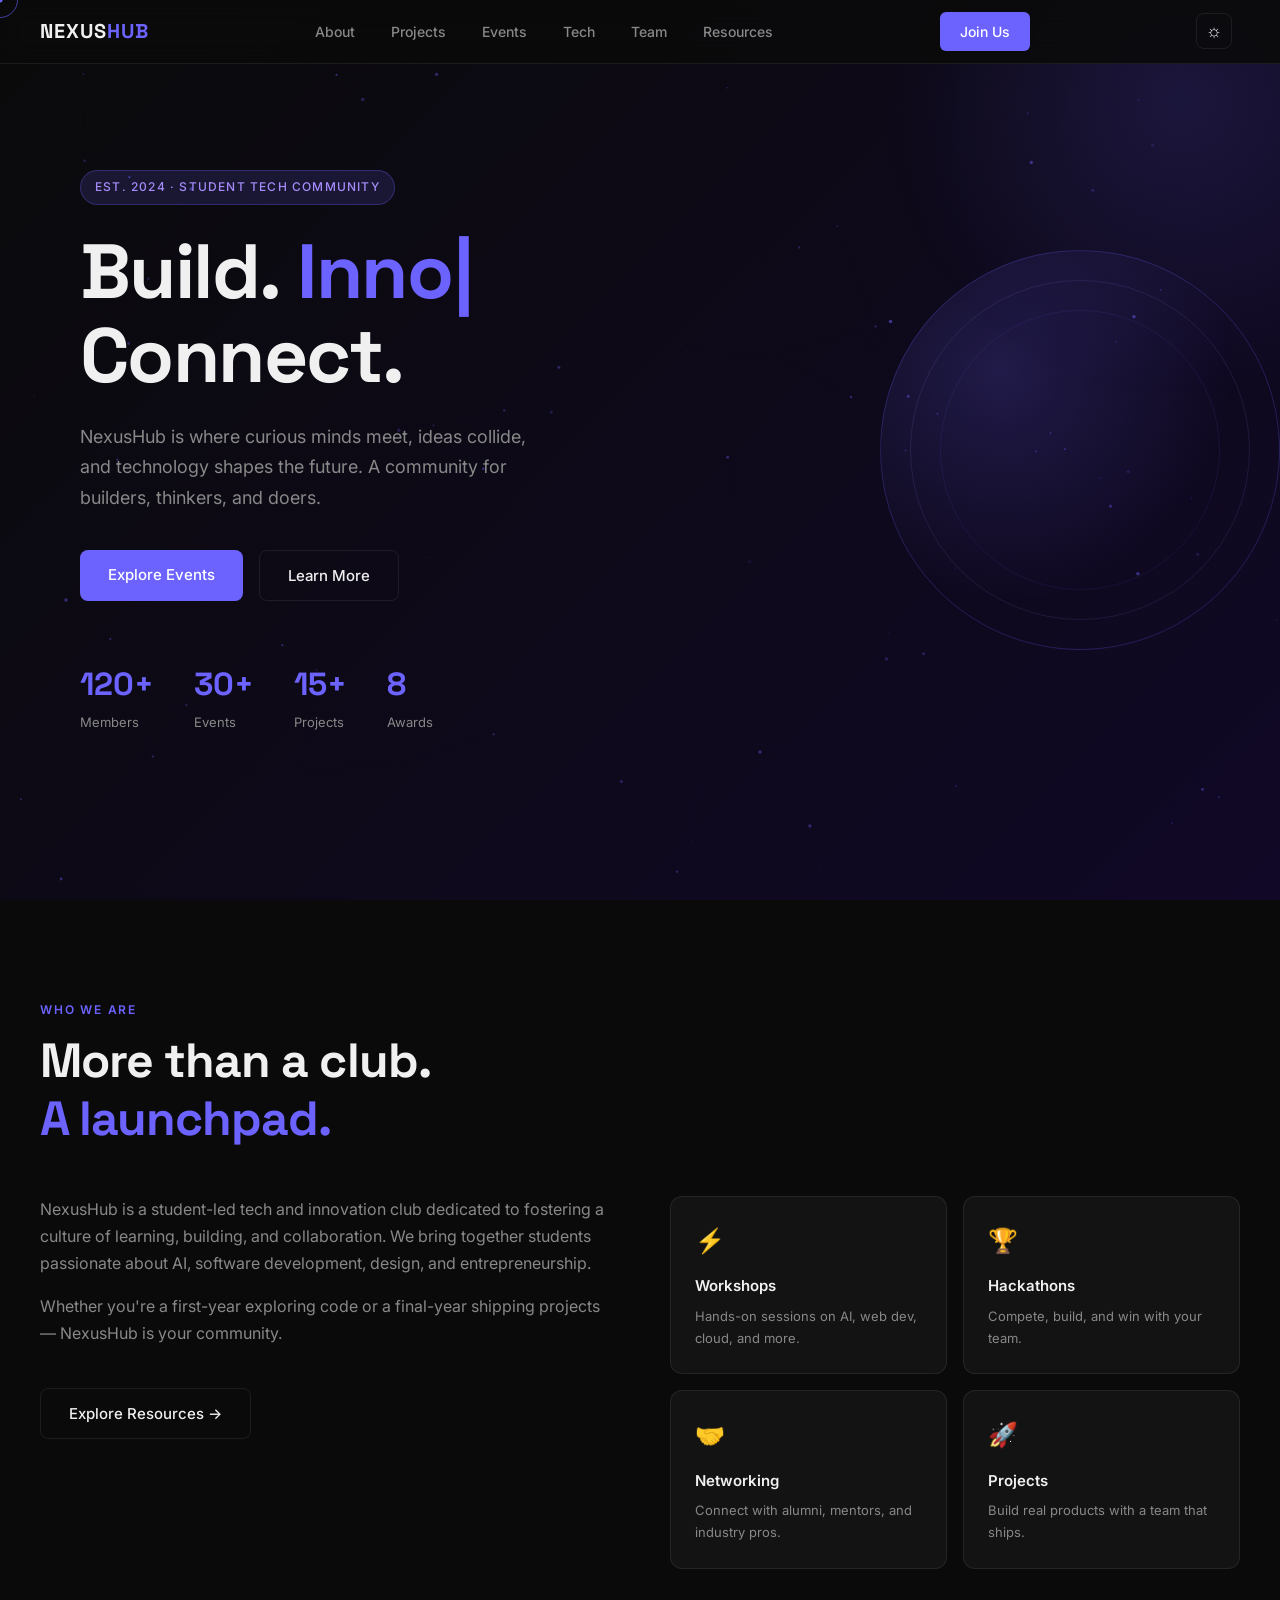
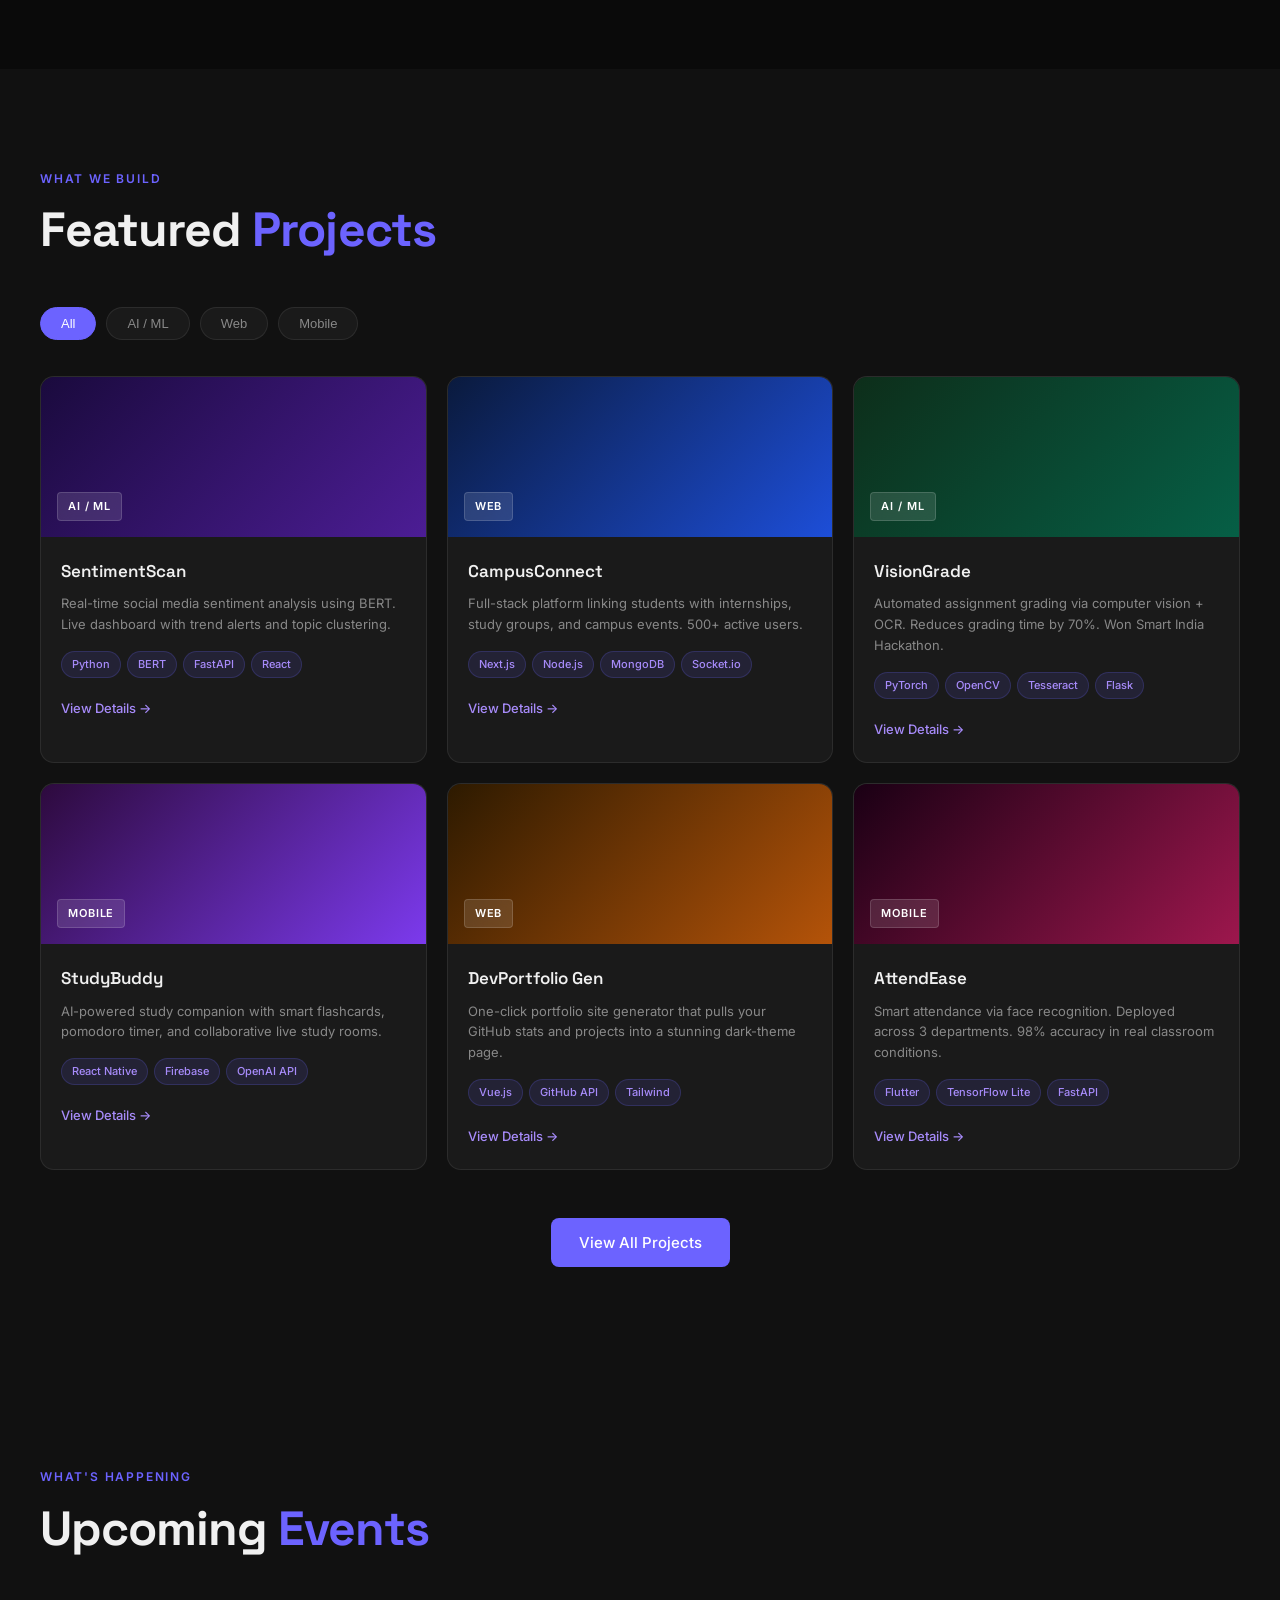
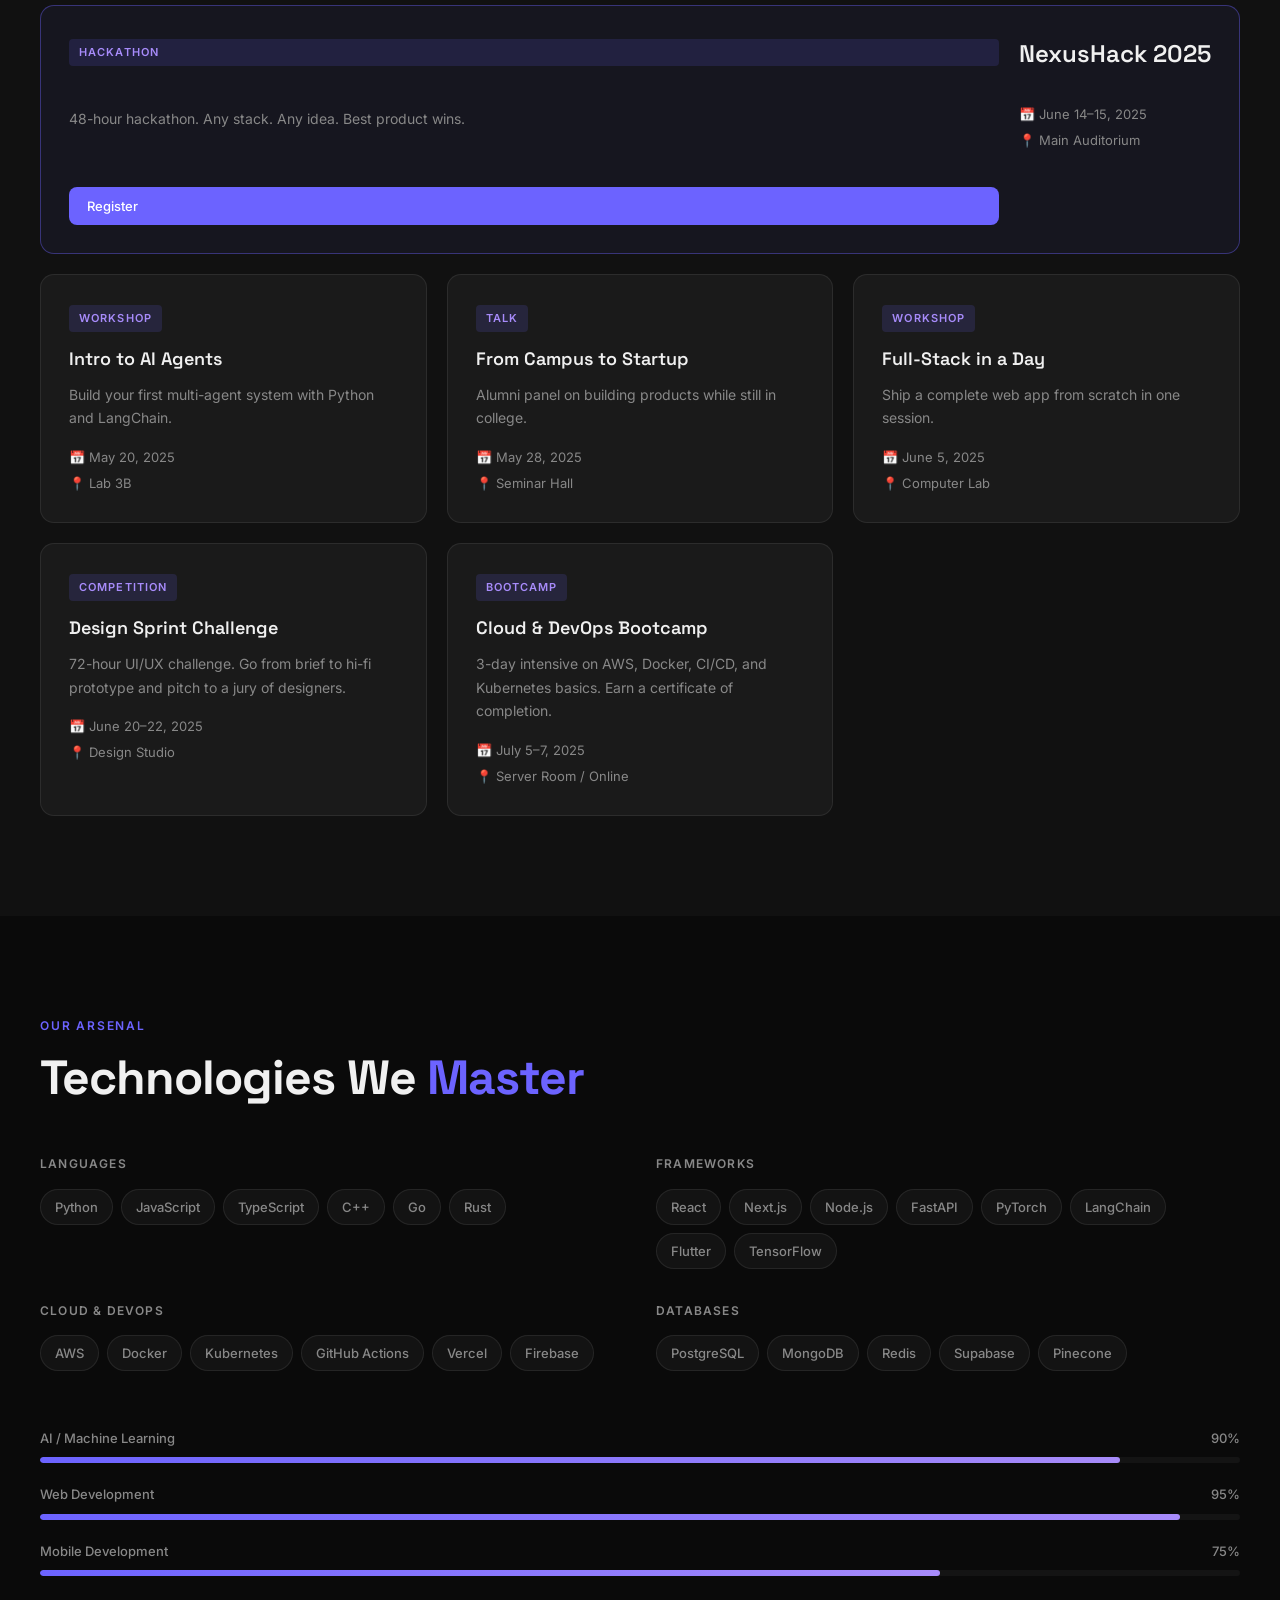
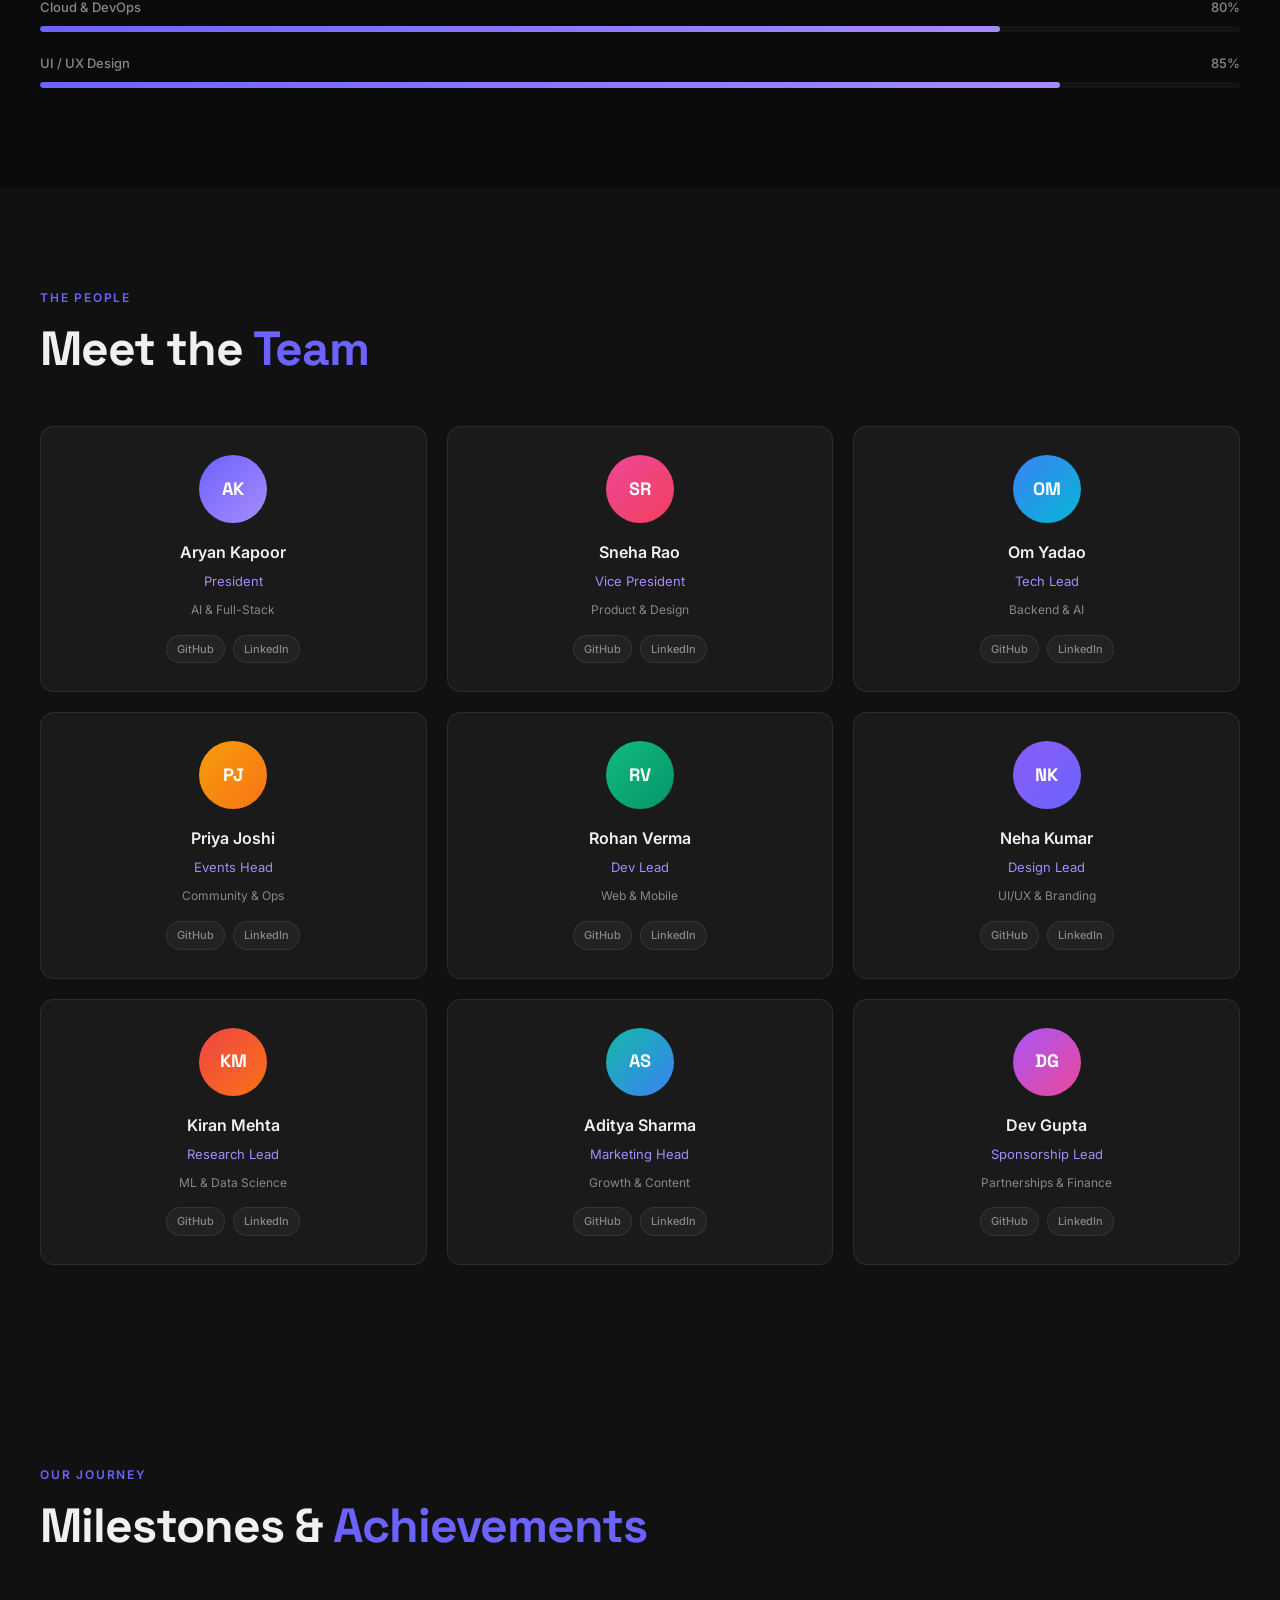
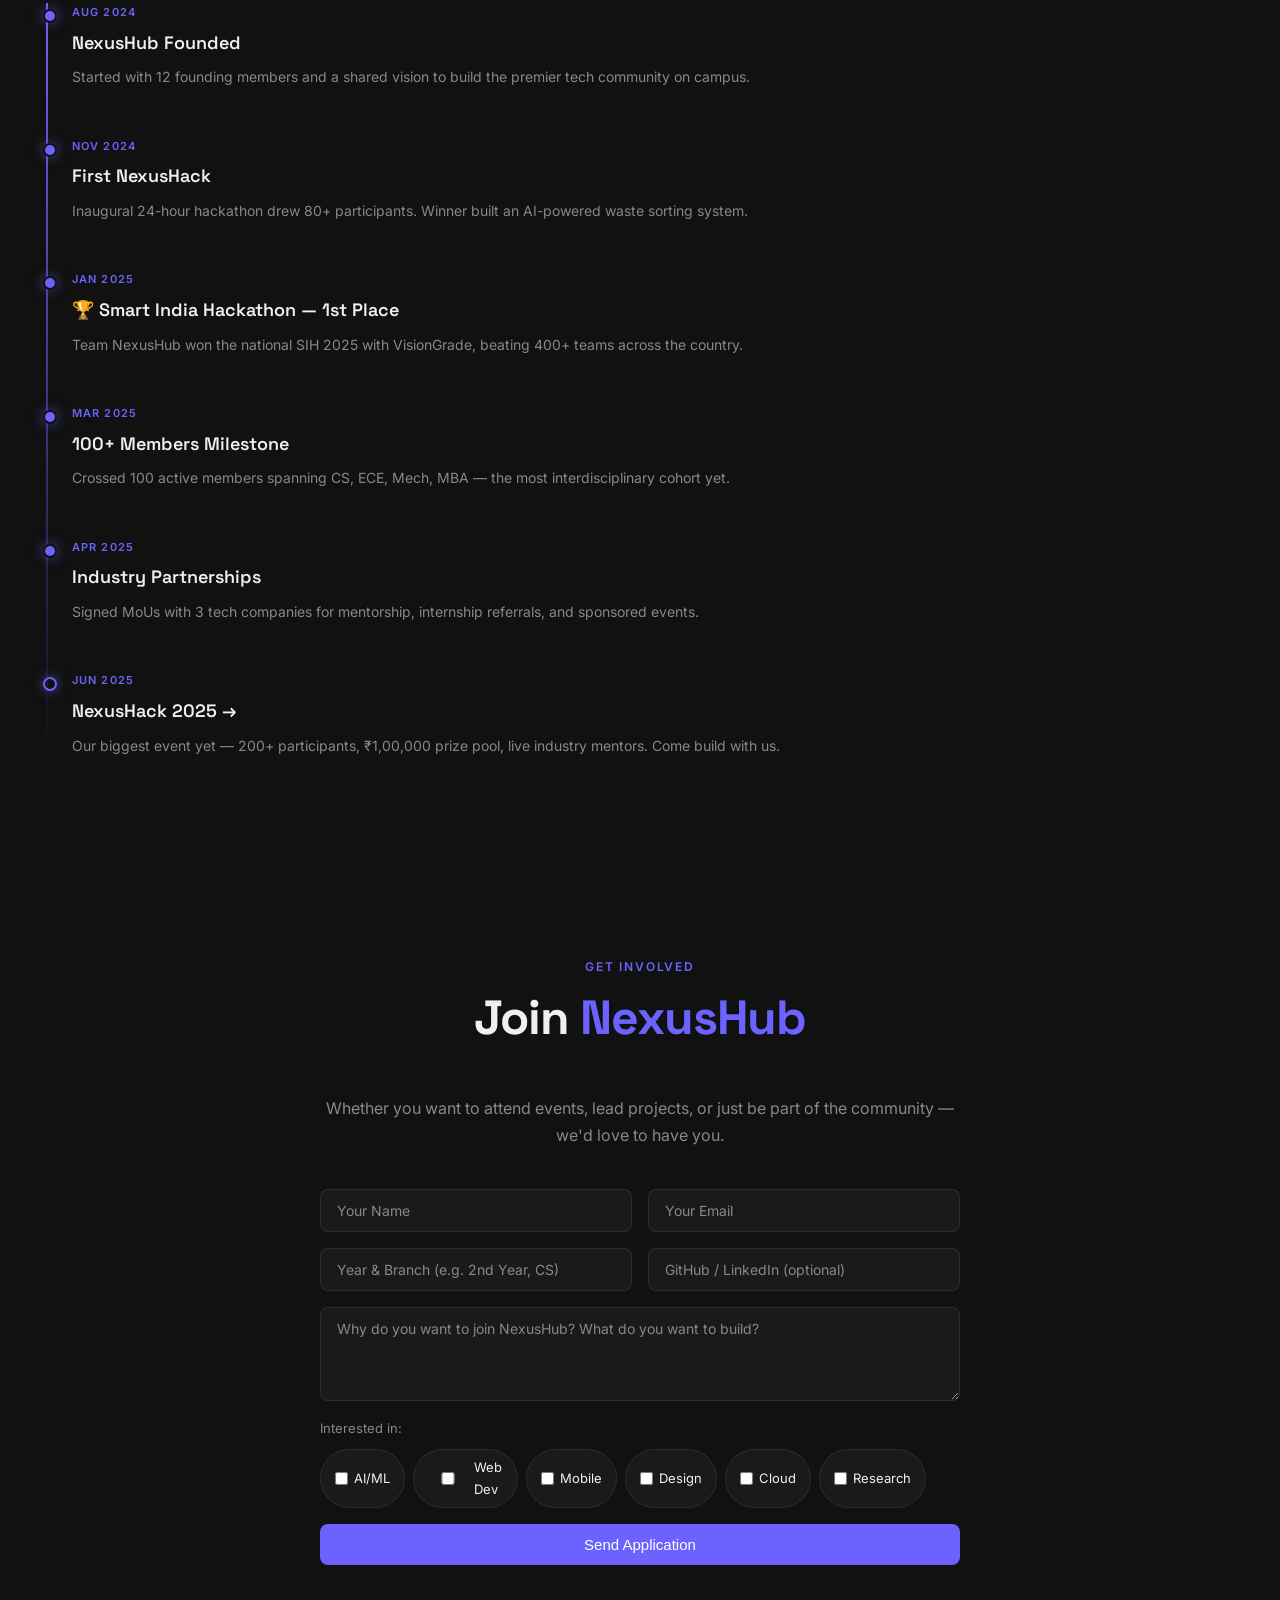
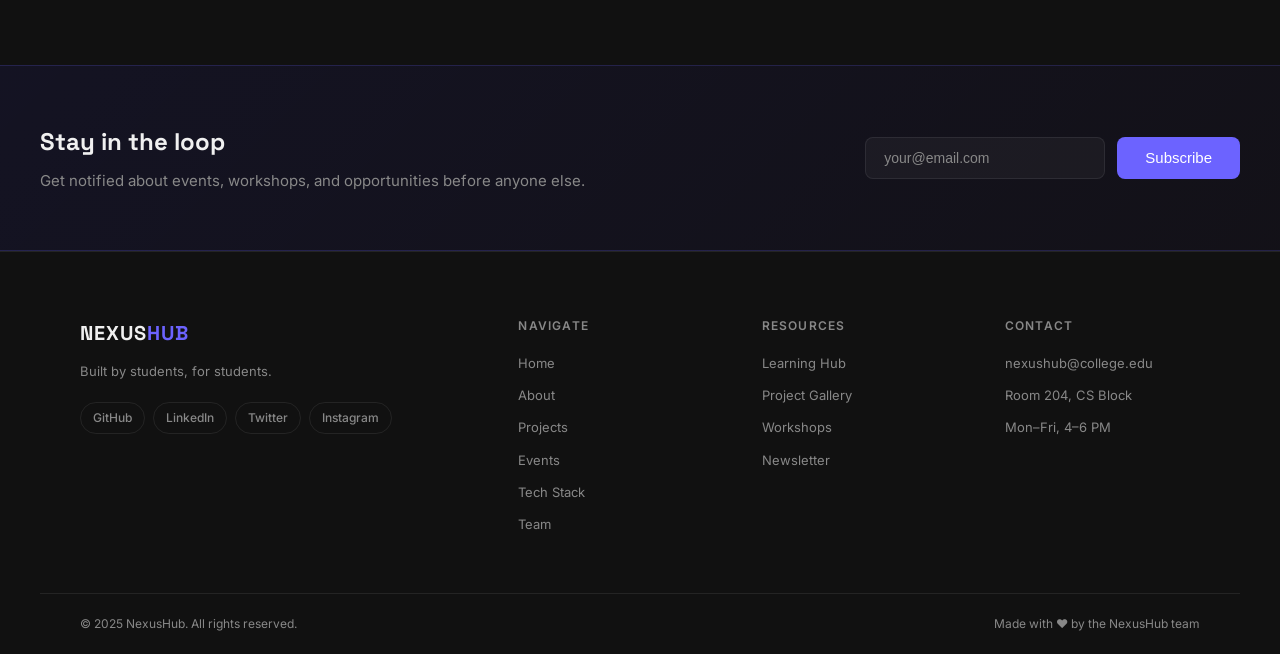
==== commit 44380f8a: "feat: add animated page preloader Shows a branded loading screen with an animated progress bar on fi" ====
--- a/index.html
+++ b/index.html
@@ -13,6 +13,14 @@
   <div id="custom-cursor"></div>
   <div id="cursor-dot"></div>
   <button id="back-to-top" onclick="window.scrollTo({top:0,behavior:'smooth'})" title="Back to top">&#8679;</button>
+
+  <!-- PRELOADER -->
+  <div id="preloader">
+    <div class="preloader-inner">
+      <div class="preloader-logo">NEXUS<span>HUB</span></div>
+      <div class="preloader-bar"><div class="preloader-fill"></div></div>
+    </div>
+  </div>
 
   <!-- NAV -->
   <nav id="navbar">
--- a/style.css
+++ b/style.css
@@ -25,6 +25,16 @@
 /* THEME TOGGLE */
 .theme-toggle { background: none; border: 1.5px solid var(--border); color: var(--text); font-size: 18px; width: 36px; height: 36px; border-radius: 8px; cursor: pointer; transition: all 0.2s; display: flex; align-items: center; justify-content: center; margin-right: 8px; }
 .theme-toggle:hover { border-color: var(--accent); color: var(--accent); }
+
+/* PRELOADER */
+#preloader { position: fixed; inset: 0; background: var(--bg); z-index: 10000; display: flex; align-items: center; justify-content: center; transition: opacity 0.5s ease, visibility 0.5s ease; }
+#preloader.hidden { opacity: 0; visibility: hidden; }
+.preloader-inner { text-align: center; }
+.preloader-logo { font-family: 'Space Grotesk', sans-serif; font-size: 28px; font-weight: 700; color: var(--text); letter-spacing: 0.05em; margin-bottom: 24px; }
+.preloader-logo span { color: var(--accent); }
+.preloader-bar { width: 200px; height: 3px; background: var(--border); border-radius: 2px; overflow: hidden; }
+.preloader-fill { height: 100%; width: 0; background: linear-gradient(90deg, var(--accent), var(--accent2)); border-radius: 2px; animation: preload 1.2s ease forwards; }
+@keyframes preload { 0% { width: 0; } 70% { width: 85%; } 100% { width: 100%; } }
 
 /* BACK TO TOP */
 #back-to-top { position: fixed; bottom: 32px; right: 32px; width: 44px; height: 44px; background: var(--accent); color: #fff; border: none; border-radius: 50%; font-size: 22px; cursor: pointer; z-index: 999; opacity: 0; transform: translateY(20px); transition: opacity 0.3s, transform 0.3s; display: flex; align-items: center; justify-content: center; box-shadow: 0 4px 16px rgba(108,99,255,0.4); }
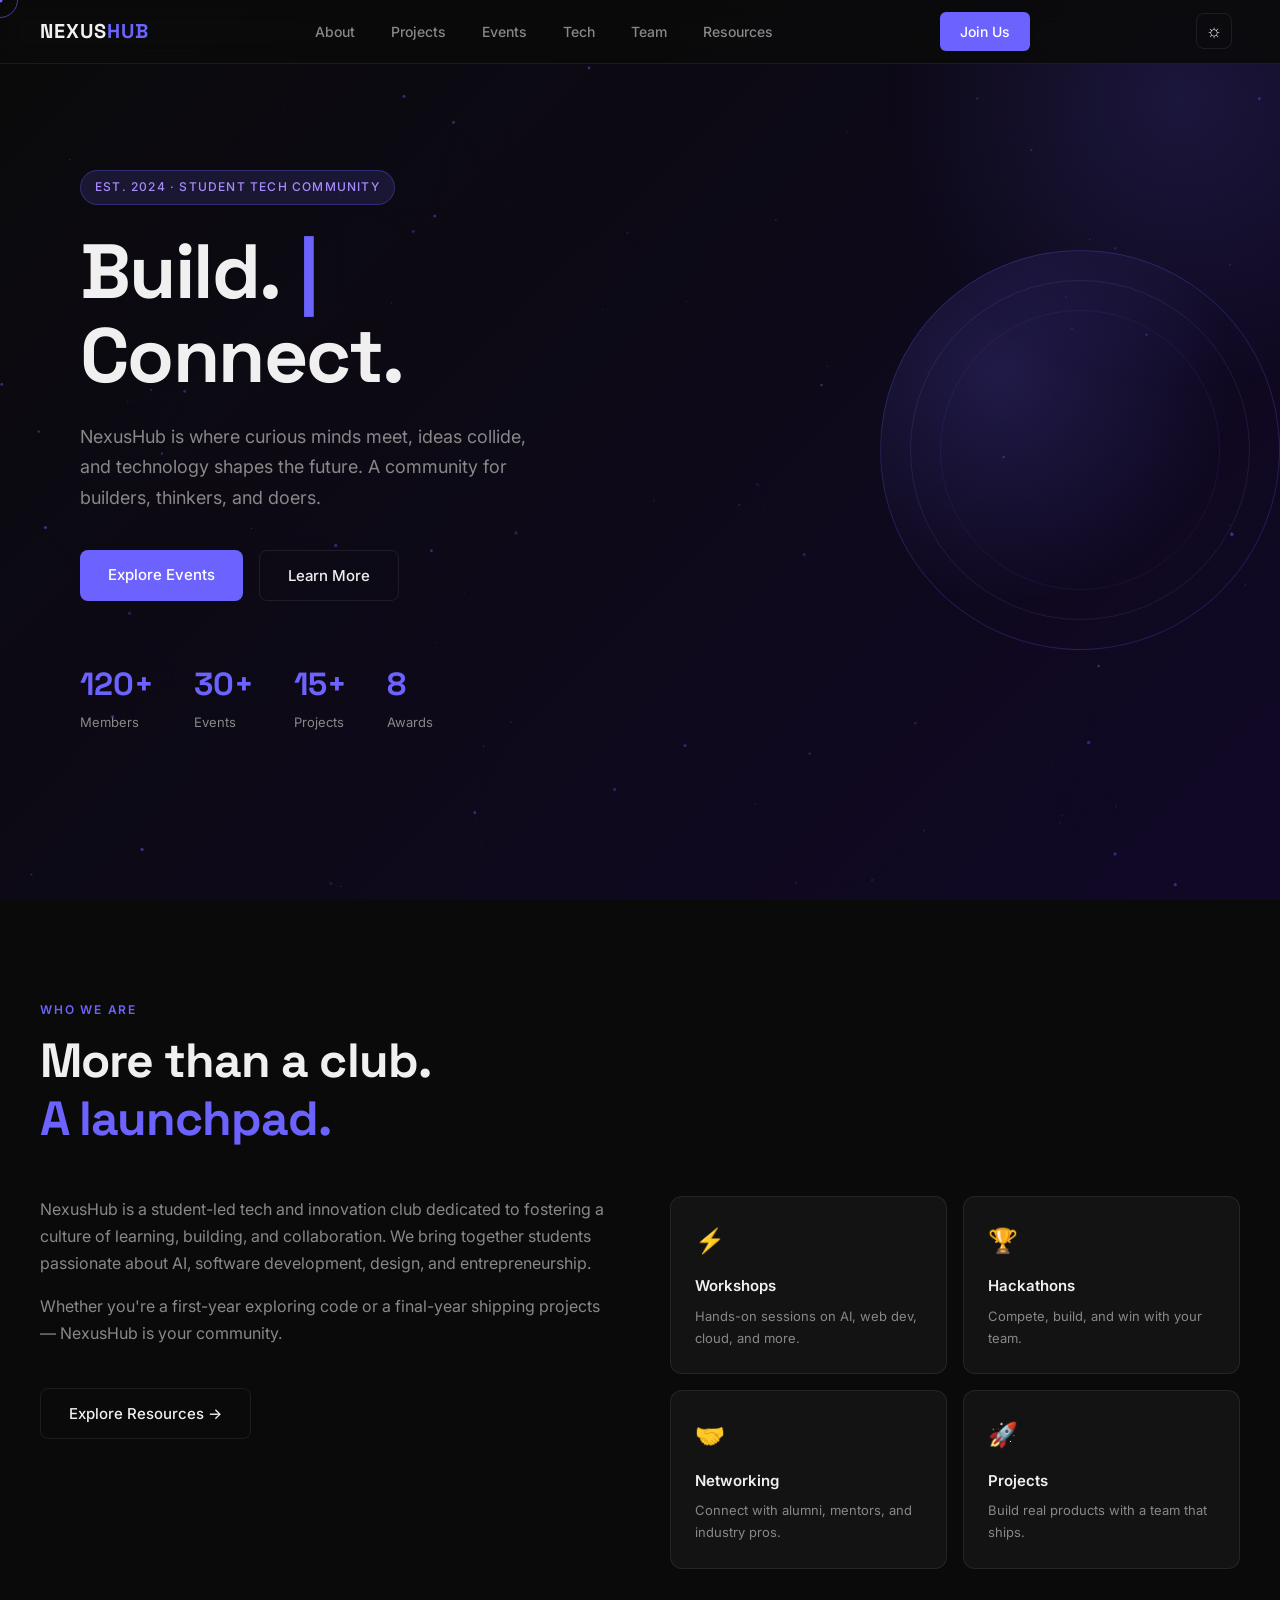
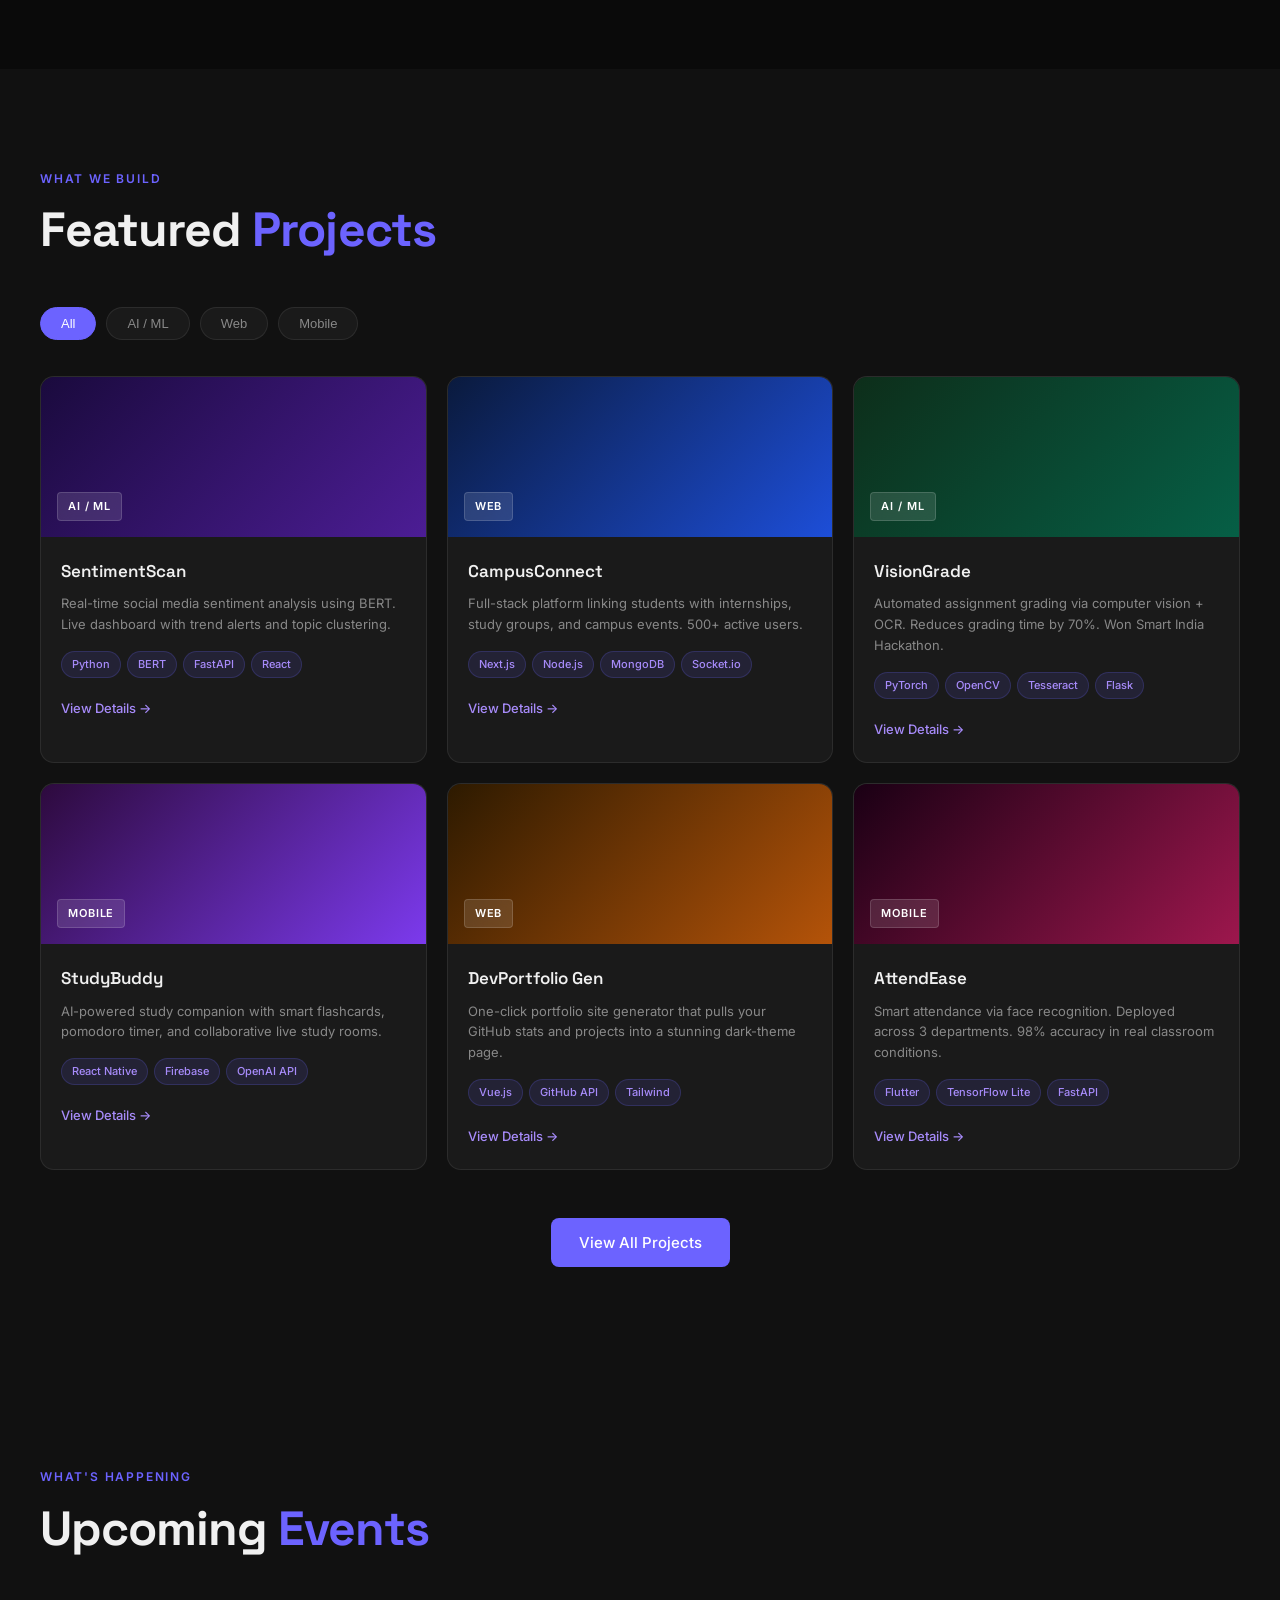
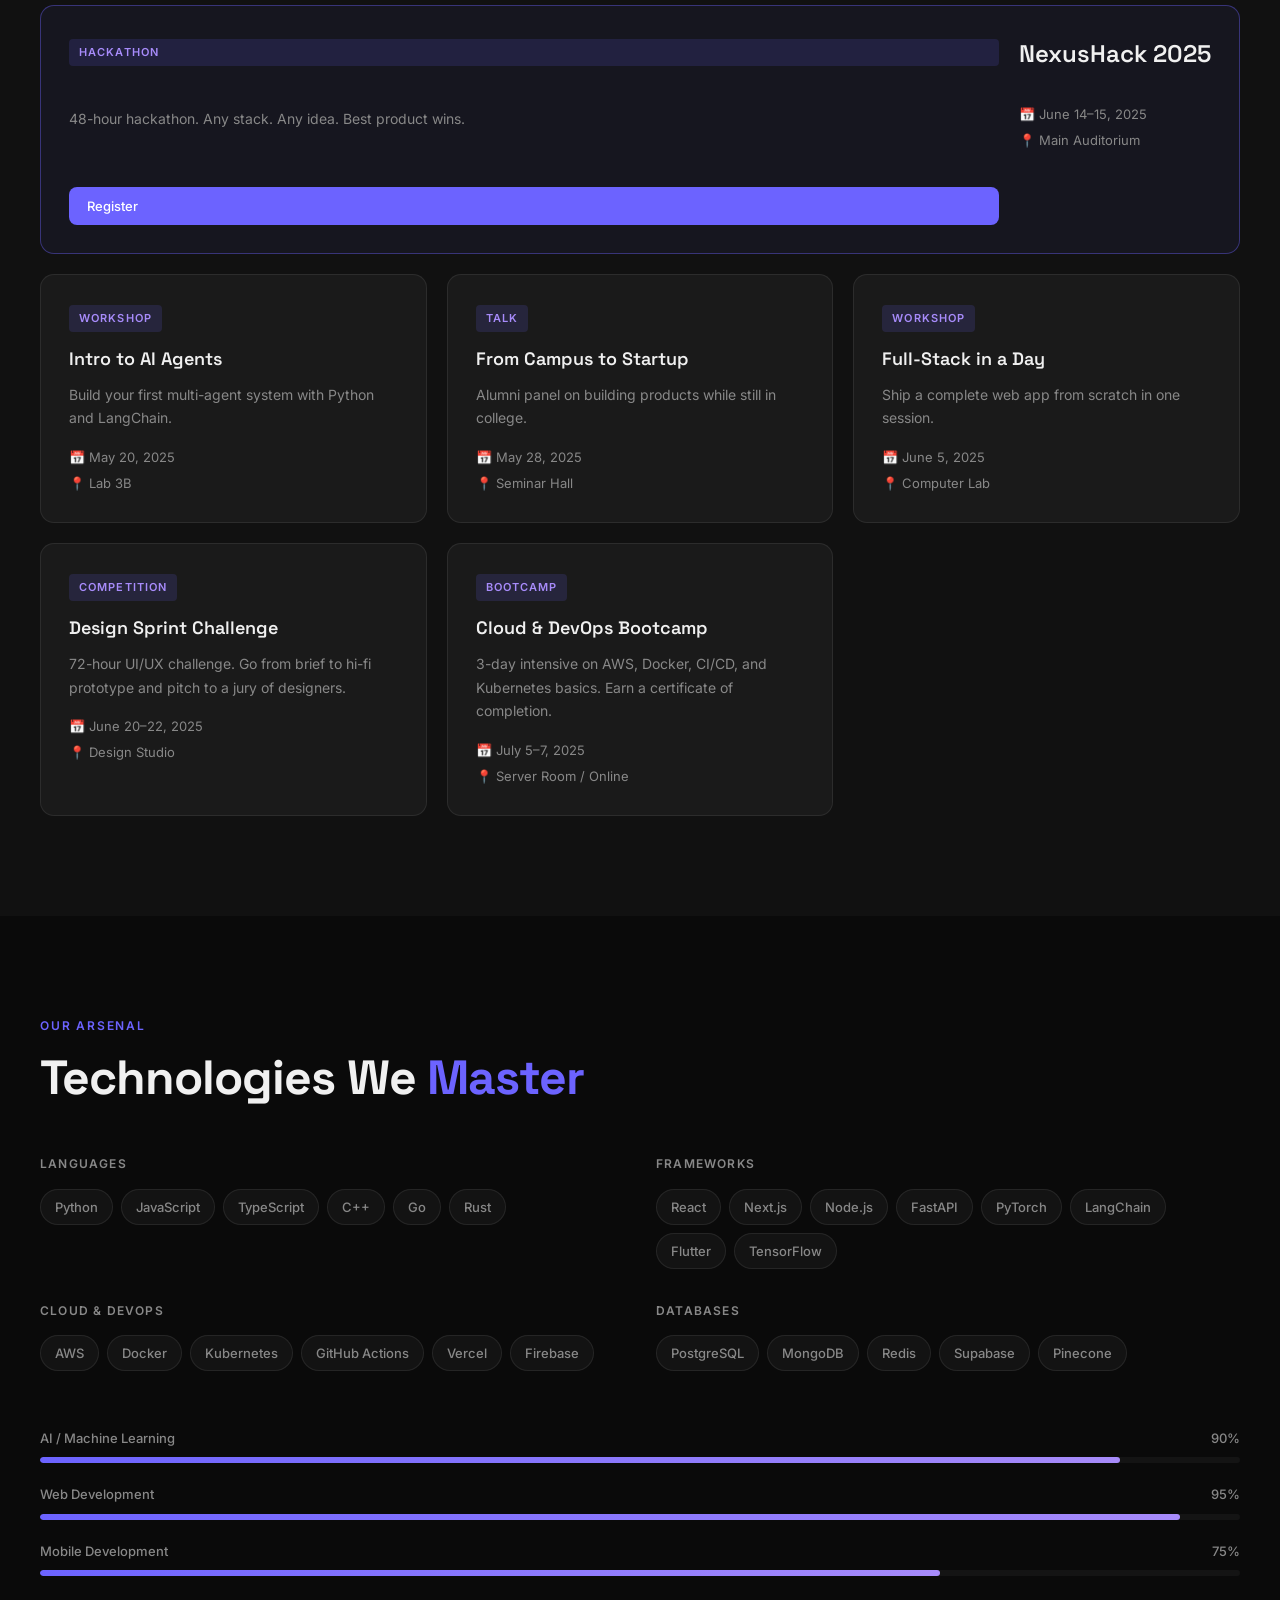
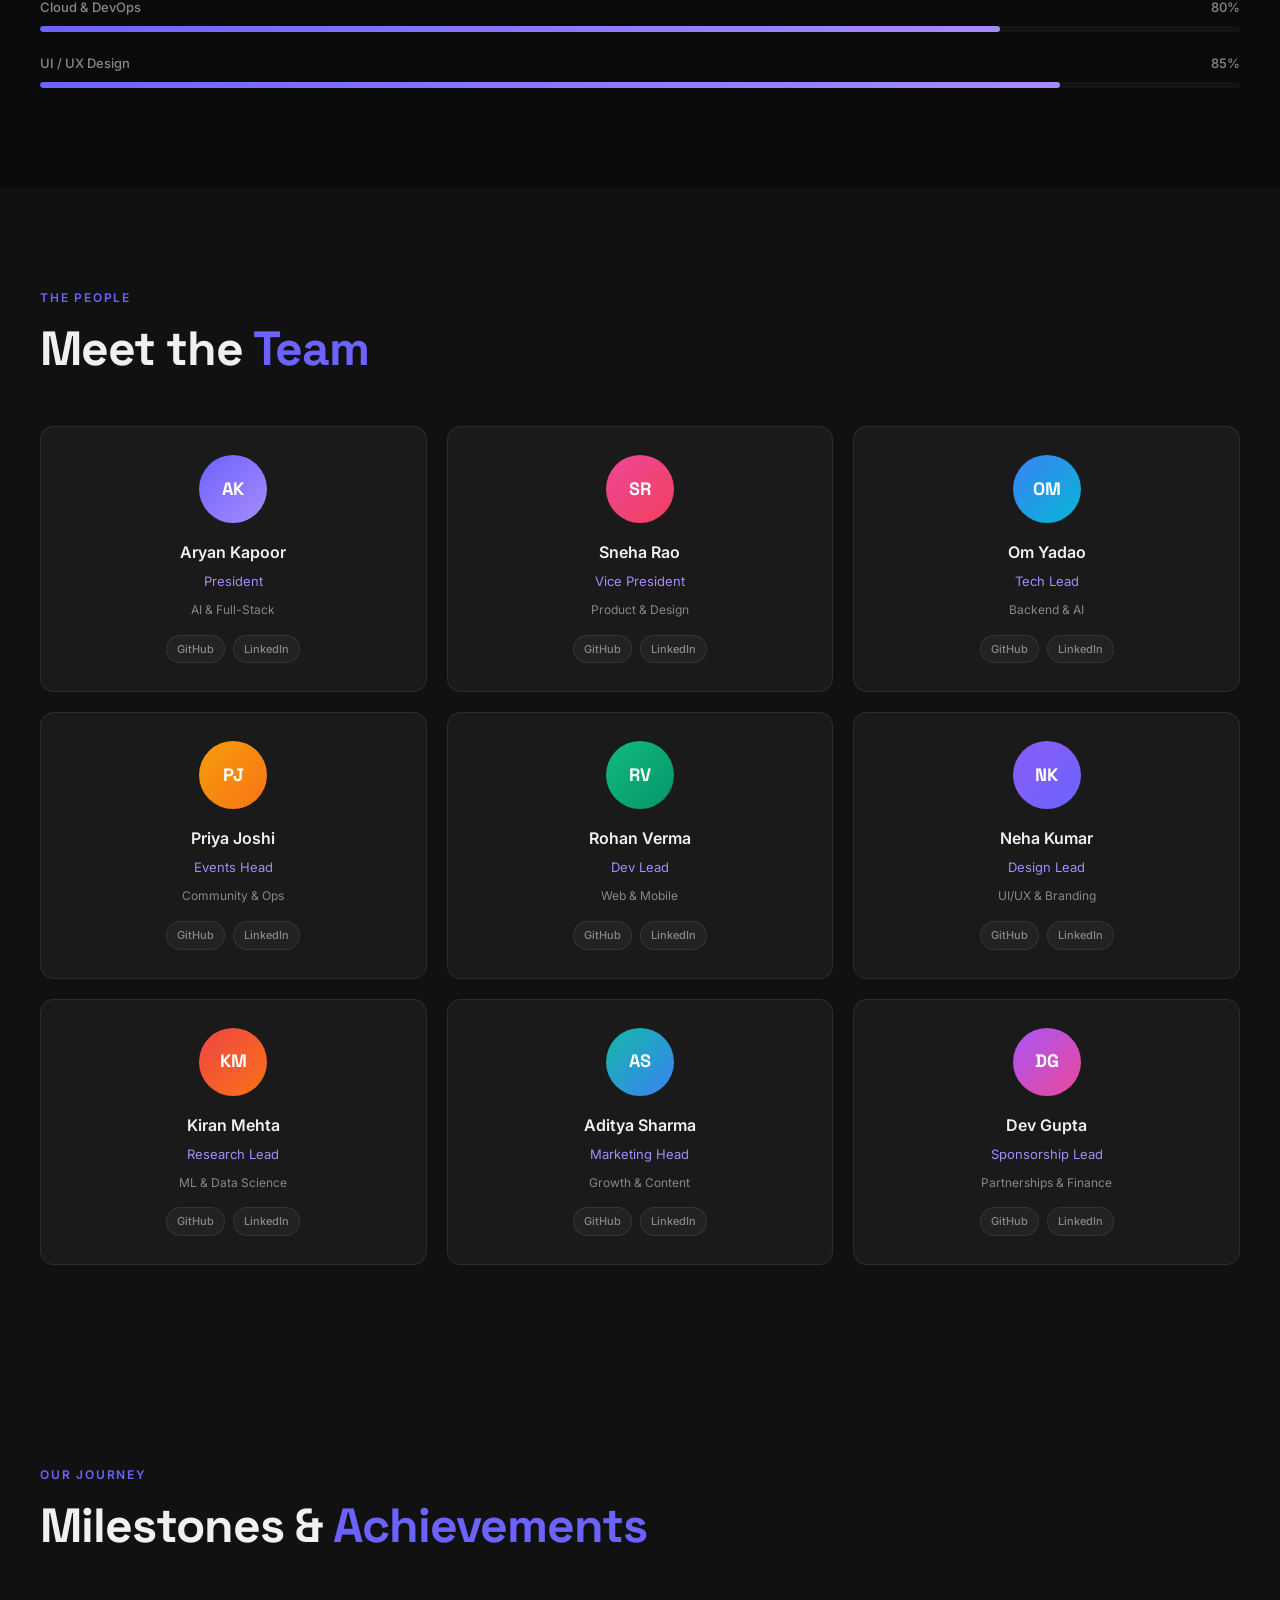
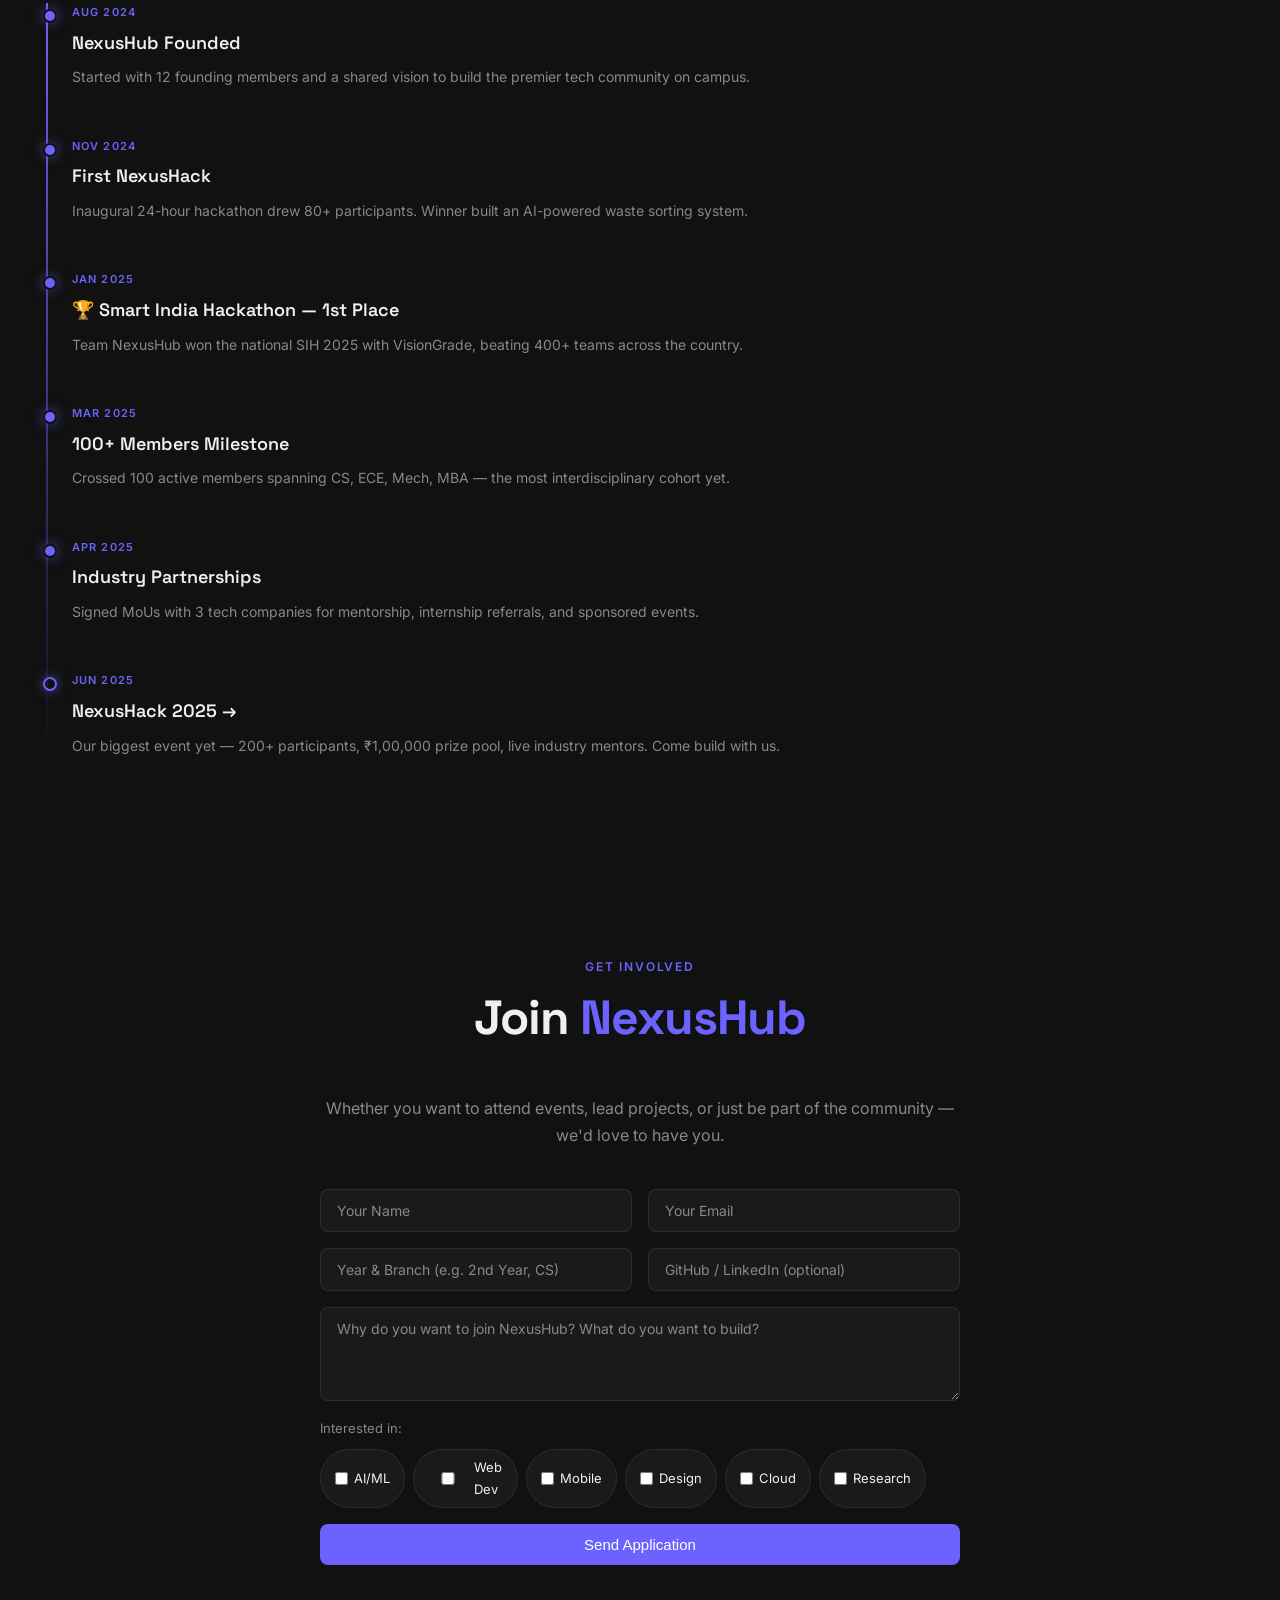
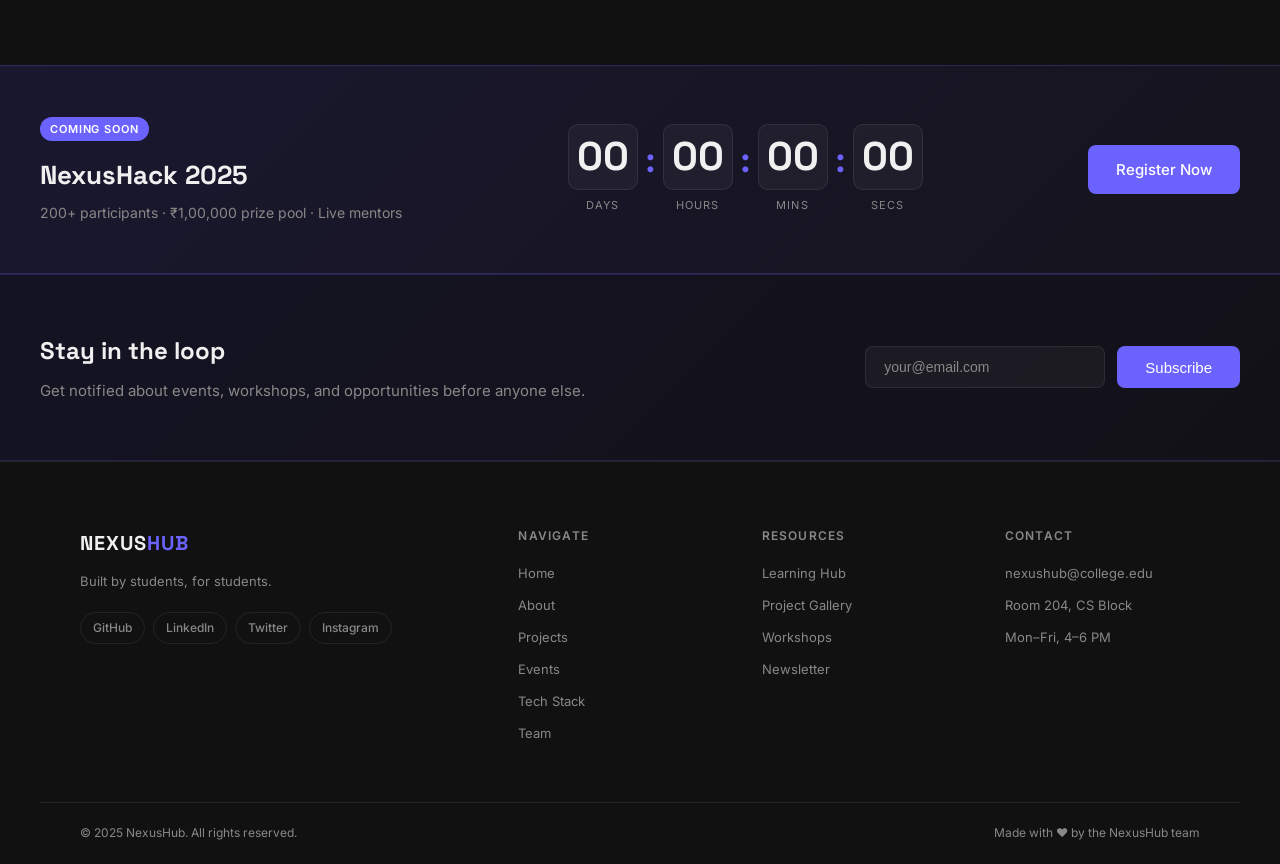
==== commit 878914b8: "feat: add live event countdown timer for NexusHack 2025 Adds a full-width banner section above the n" ====
--- a/index.html
+++ b/index.html
@@ -470,6 +470,27 @@
     </div>
   </section>
 
+  <!-- COUNTDOWN BANNER -->
+  <section class="countdown-section">
+    <div class="container countdown-inner">
+      <div class="countdown-text">
+        <div class="countdown-badge">Coming Soon</div>
+        <h3>NexusHack 2025</h3>
+        <p>200+ participants · ₹1,00,000 prize pool · Live mentors</p>
+      </div>
+      <div class="countdown-timer" id="countdownTimer">
+        <div class="countdown-unit"><span id="cd-days">00</span><p>Days</p></div>
+        <div class="countdown-sep">:</div>
+        <div class="countdown-unit"><span id="cd-hours">00</span><p>Hours</p></div>
+        <div class="countdown-sep">:</div>
+        <div class="countdown-unit"><span id="cd-mins">00</span><p>Mins</p></div>
+        <div class="countdown-sep">:</div>
+        <div class="countdown-unit"><span id="cd-secs">00</span><p>Secs</p></div>
+      </div>
+      <a href="#contact" class="btn-primary">Register Now</a>
+    </div>
+  </section>
+
   <!-- NEWSLETTER -->
   <section class="newsletter-section">
     <div class="container newsletter-inner">
--- a/style.css
+++ b/style.css
@@ -260,6 +260,19 @@
 .interest-tag:hover { border-color: rgba(108,99,255,0.4); color: var(--accent2); }
 .interest-tag input { accent-color: var(--accent); }
 .form-success { color: #4ade80; font-size: 15px; margin-top: 16px; text-align: center; }
+
+/* COUNTDOWN */
+.countdown-section { background: linear-gradient(135deg, rgba(108,99,255,0.15) 0%, rgba(167,139,250,0.08) 100%); border-top: 1px solid rgba(108,99,255,0.25); border-bottom: 1px solid rgba(108,99,255,0.25); padding: 48px 40px; }
+.countdown-inner { display: flex; align-items: center; justify-content: space-between; gap: 32px; flex-wrap: wrap; }
+.countdown-text h3 { font-family: 'Space Grotesk', sans-serif; font-size: 26px; font-weight: 700; margin: 8px 0 4px; }
+.countdown-text p { color: var(--text-sub); font-size: 14px; }
+.countdown-badge { display: inline-block; background: var(--accent); color: #fff; font-size: 11px; font-weight: 600; letter-spacing: 0.08em; padding: 3px 10px; border-radius: 20px; text-transform: uppercase; margin-bottom: 4px; }
+.countdown-timer { display: flex; align-items: center; gap: 8px; }
+.countdown-unit { text-align: center; }
+.countdown-unit span { display: block; font-family: 'Space Grotesk', sans-serif; font-size: 40px; font-weight: 700; color: var(--text); line-height: 1; min-width: 64px; background: var(--card-bg); border: 1px solid var(--border); border-radius: 10px; padding: 12px 8px; }
+.countdown-unit p { font-size: 11px; color: var(--text-sub); text-transform: uppercase; letter-spacing: 0.1em; margin-top: 6px; }
+.countdown-sep { font-size: 36px; font-weight: 700; color: var(--accent); margin-bottom: 20px; }
+@media (max-width: 768px) { .countdown-inner { flex-direction: column; text-align: center; } .countdown-unit span { font-size: 28px; min-width: 48px; } }
 
 /* NEWSLETTER */
 .newsletter-section { background: linear-gradient(135deg, rgba(108,99,255,0.1) 0%, rgba(167,139,250,0.06) 100%); border-top: 1px solid rgba(108,99,255,0.2); border-bottom: 1px solid rgba(108,99,255,0.2); padding: 56px 40px; }
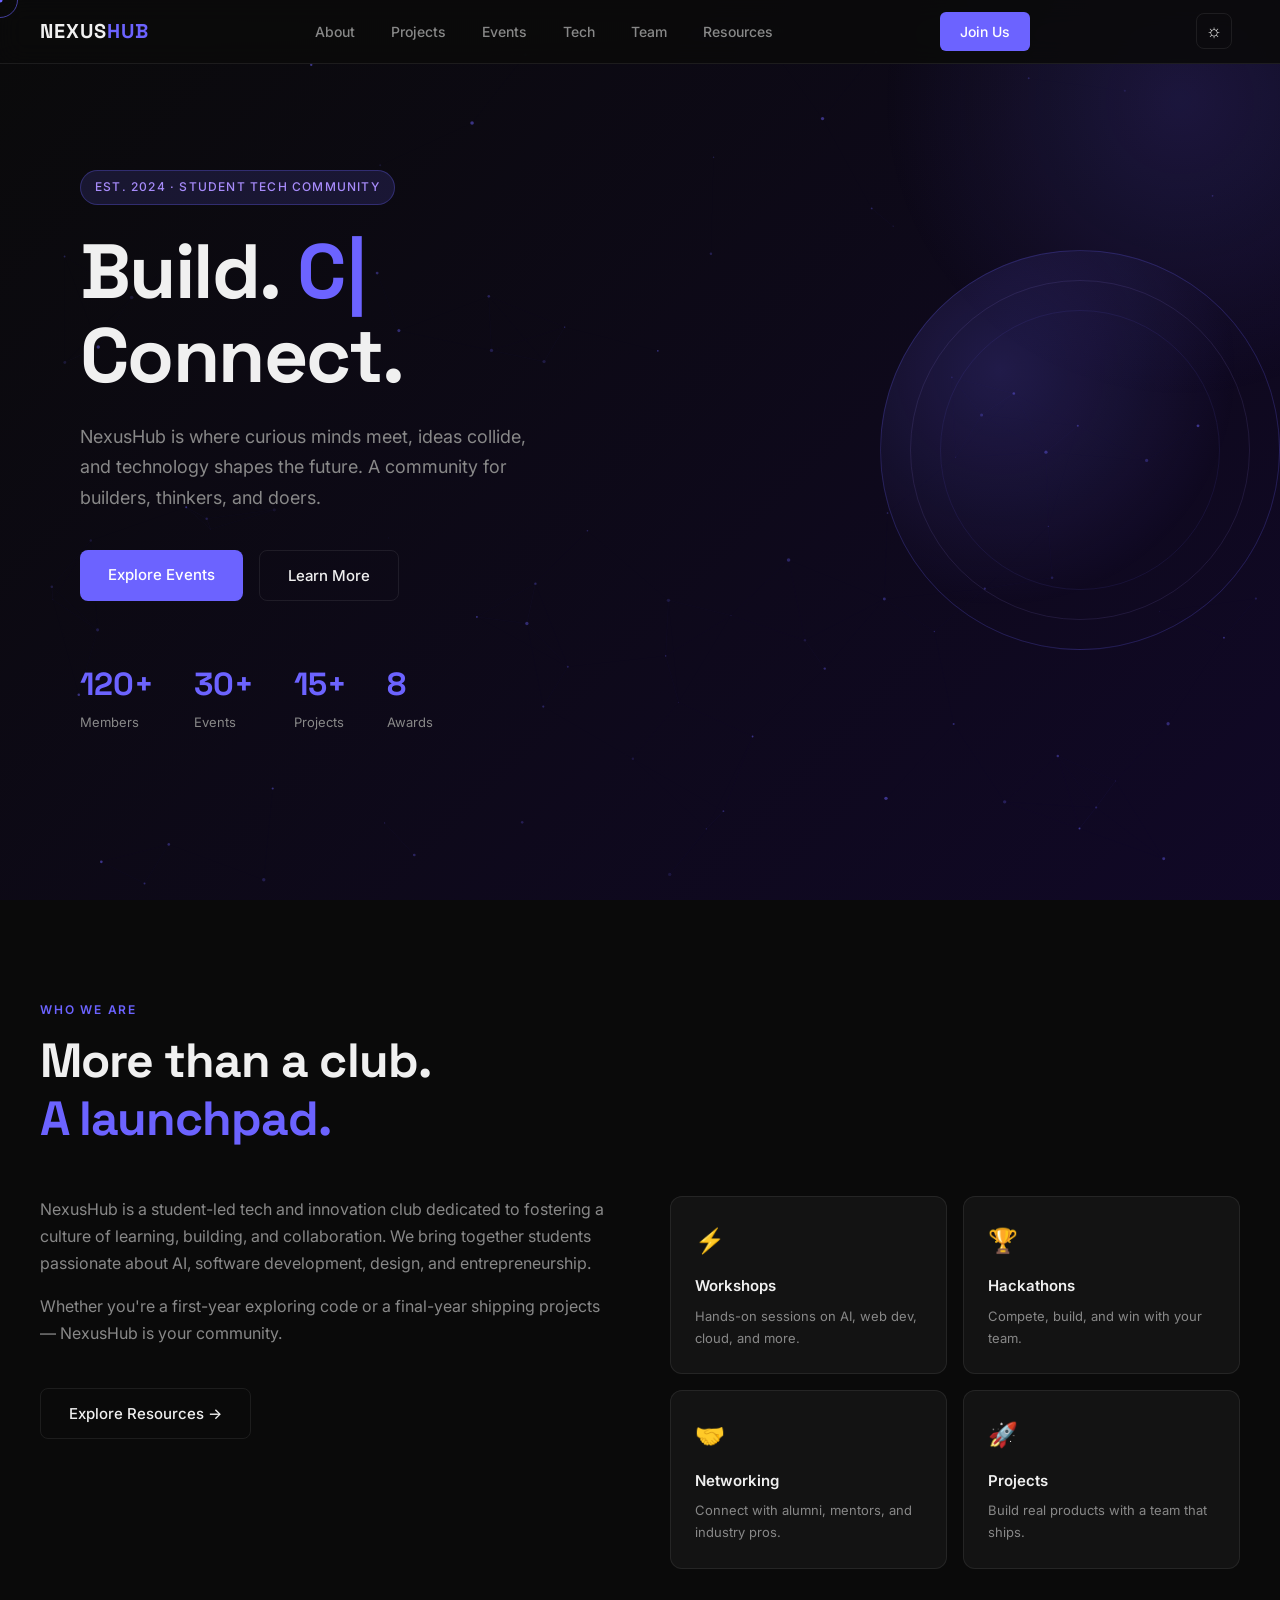
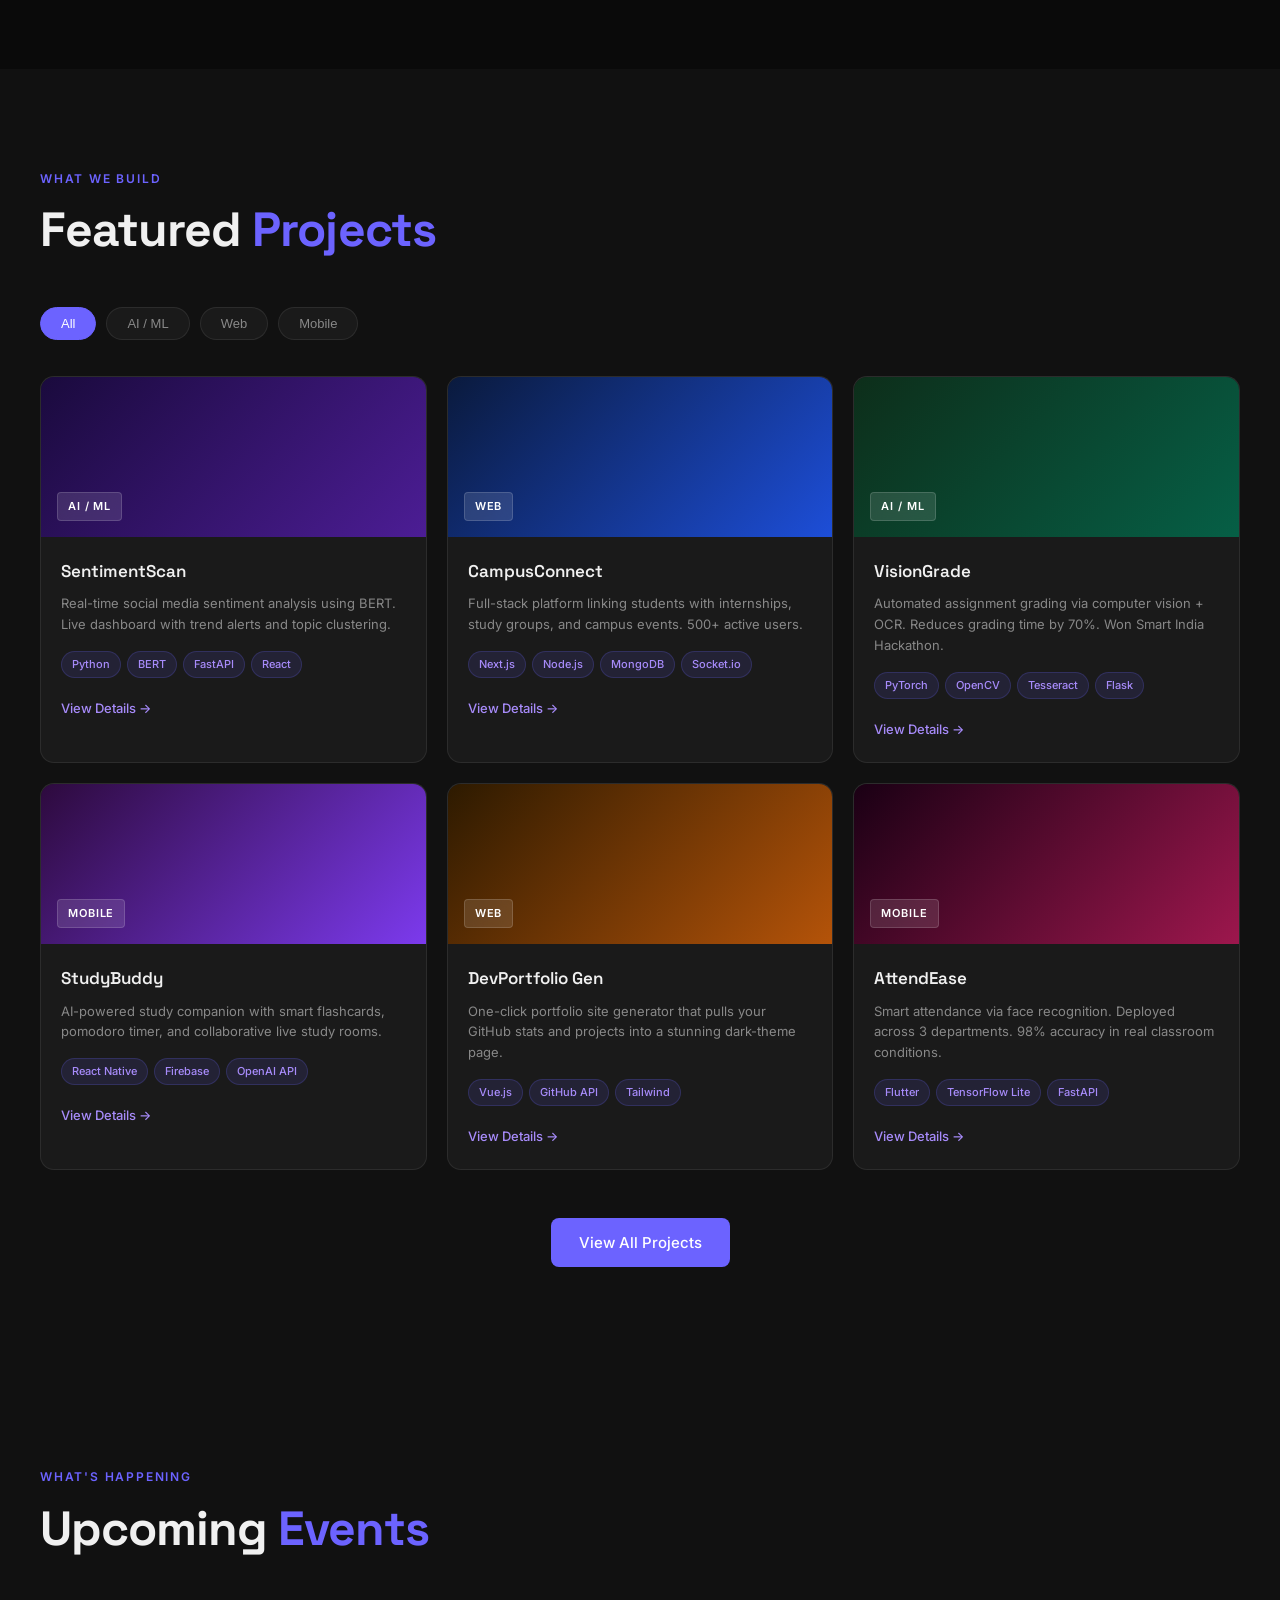
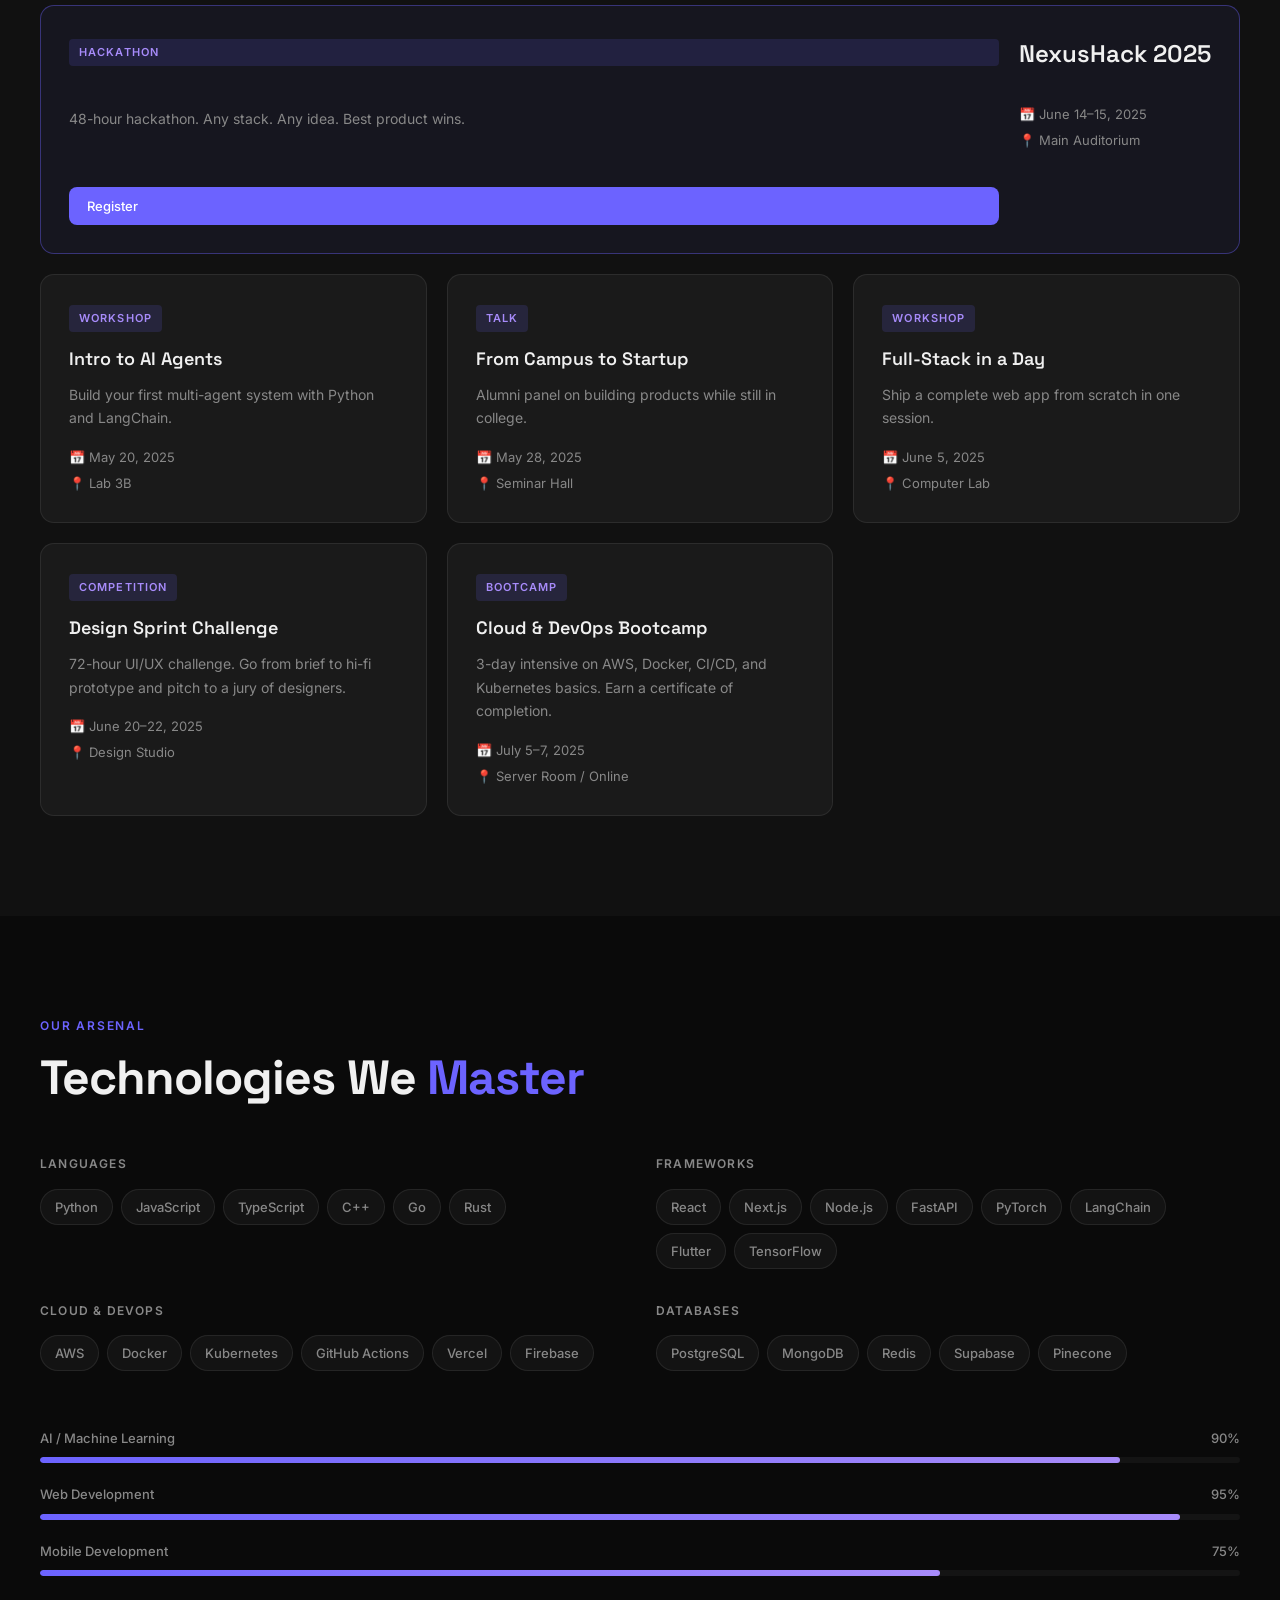
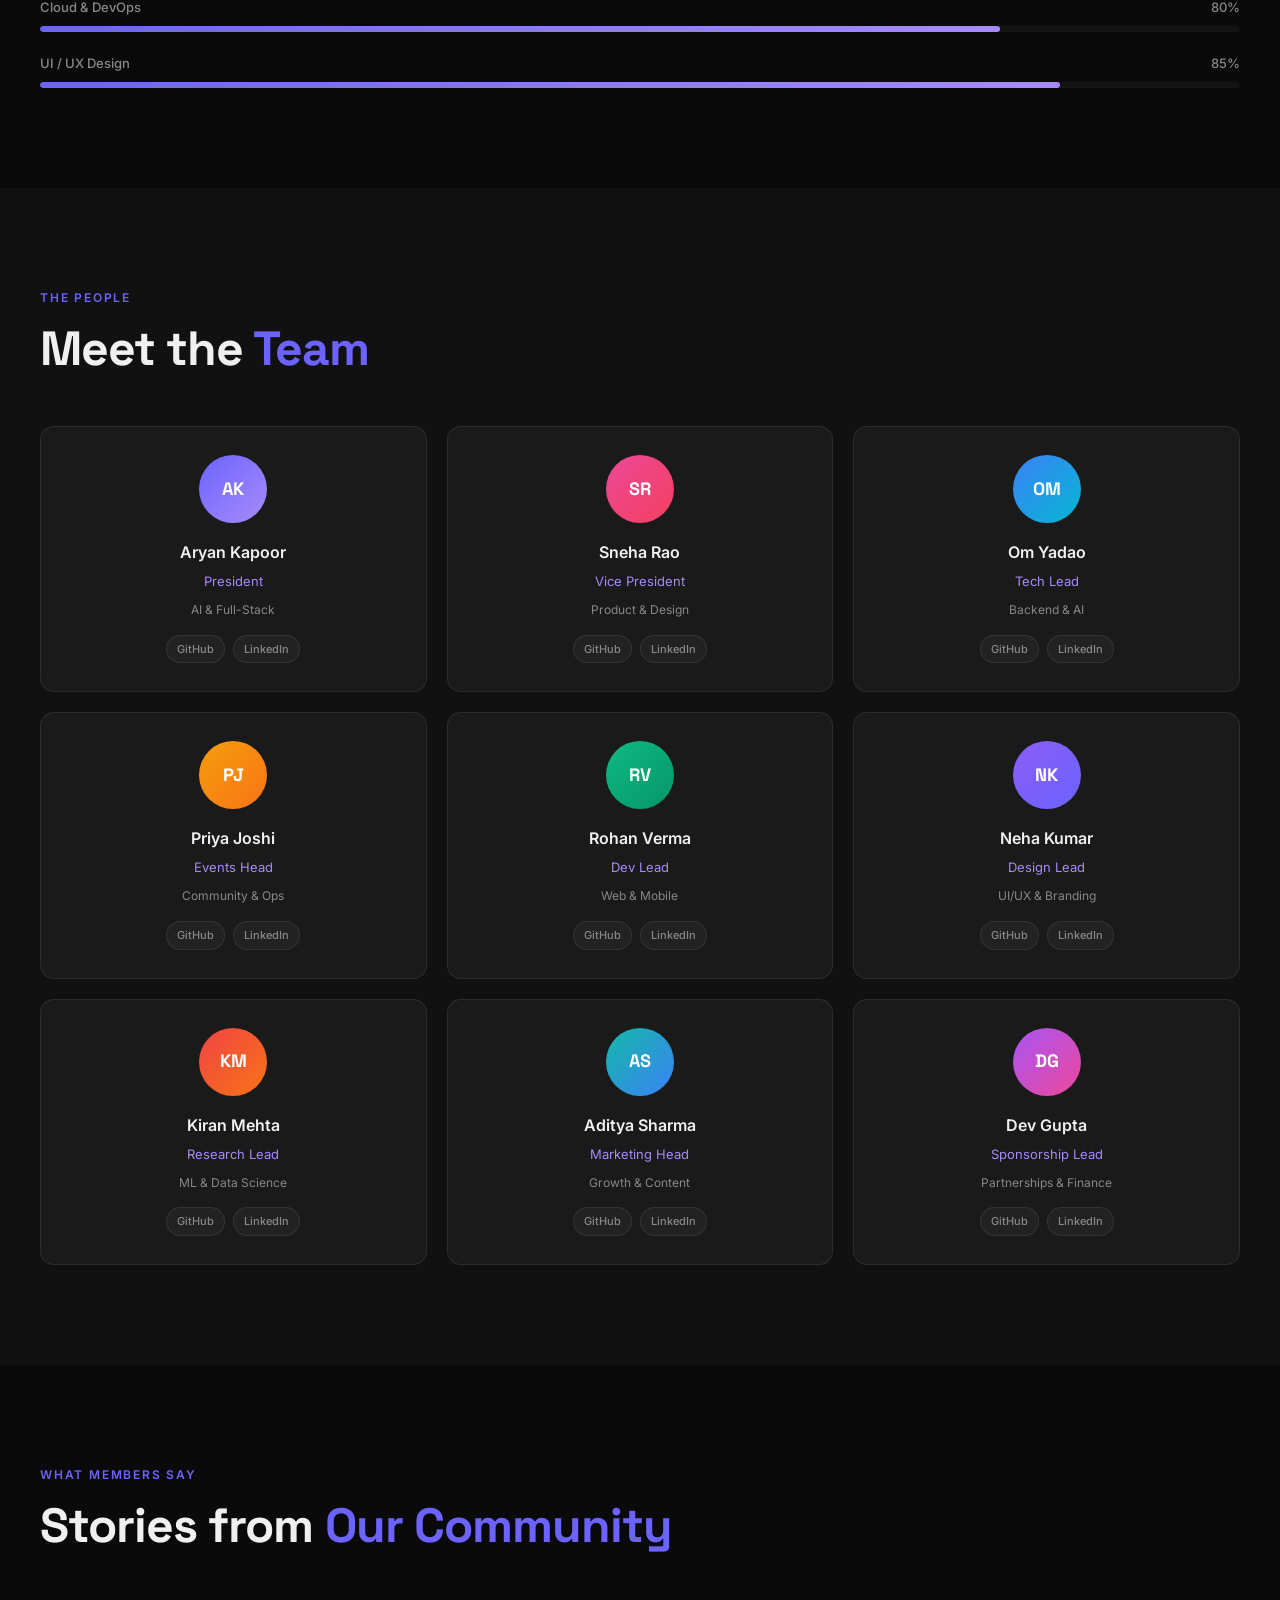
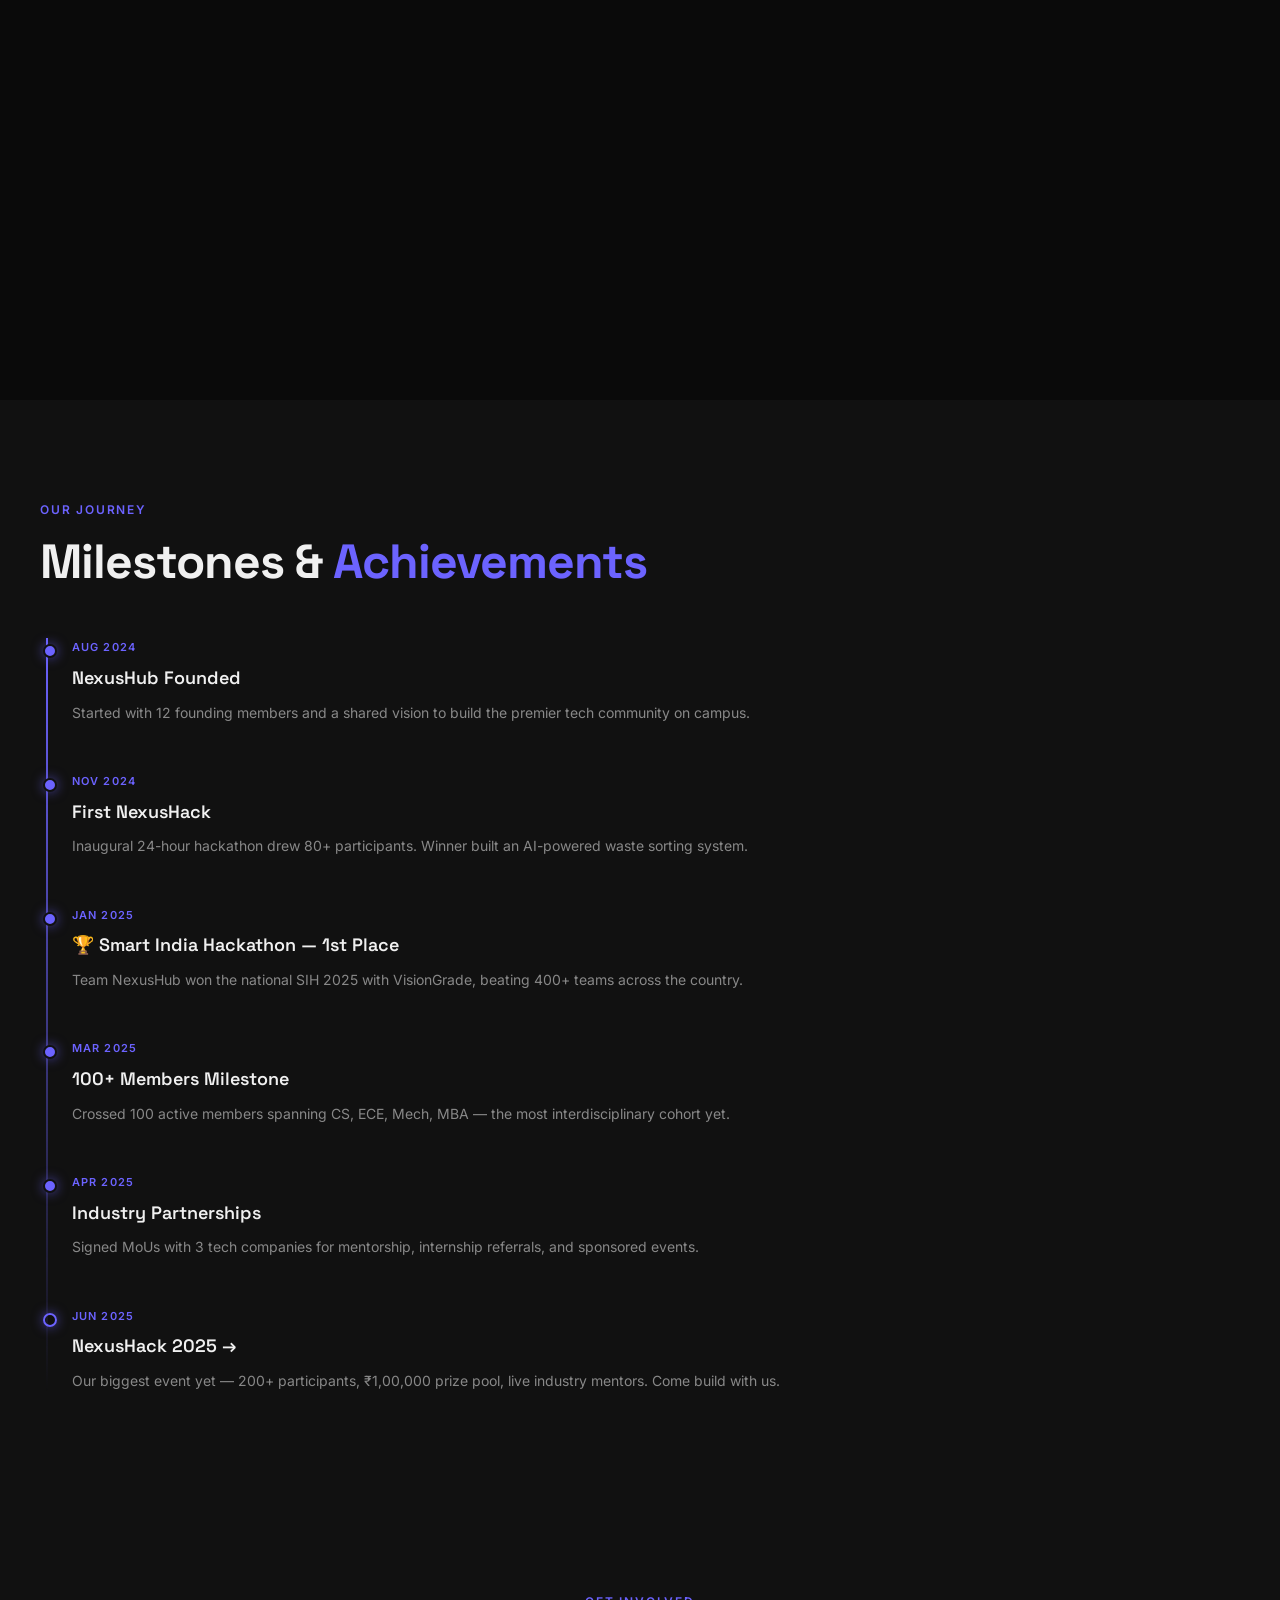
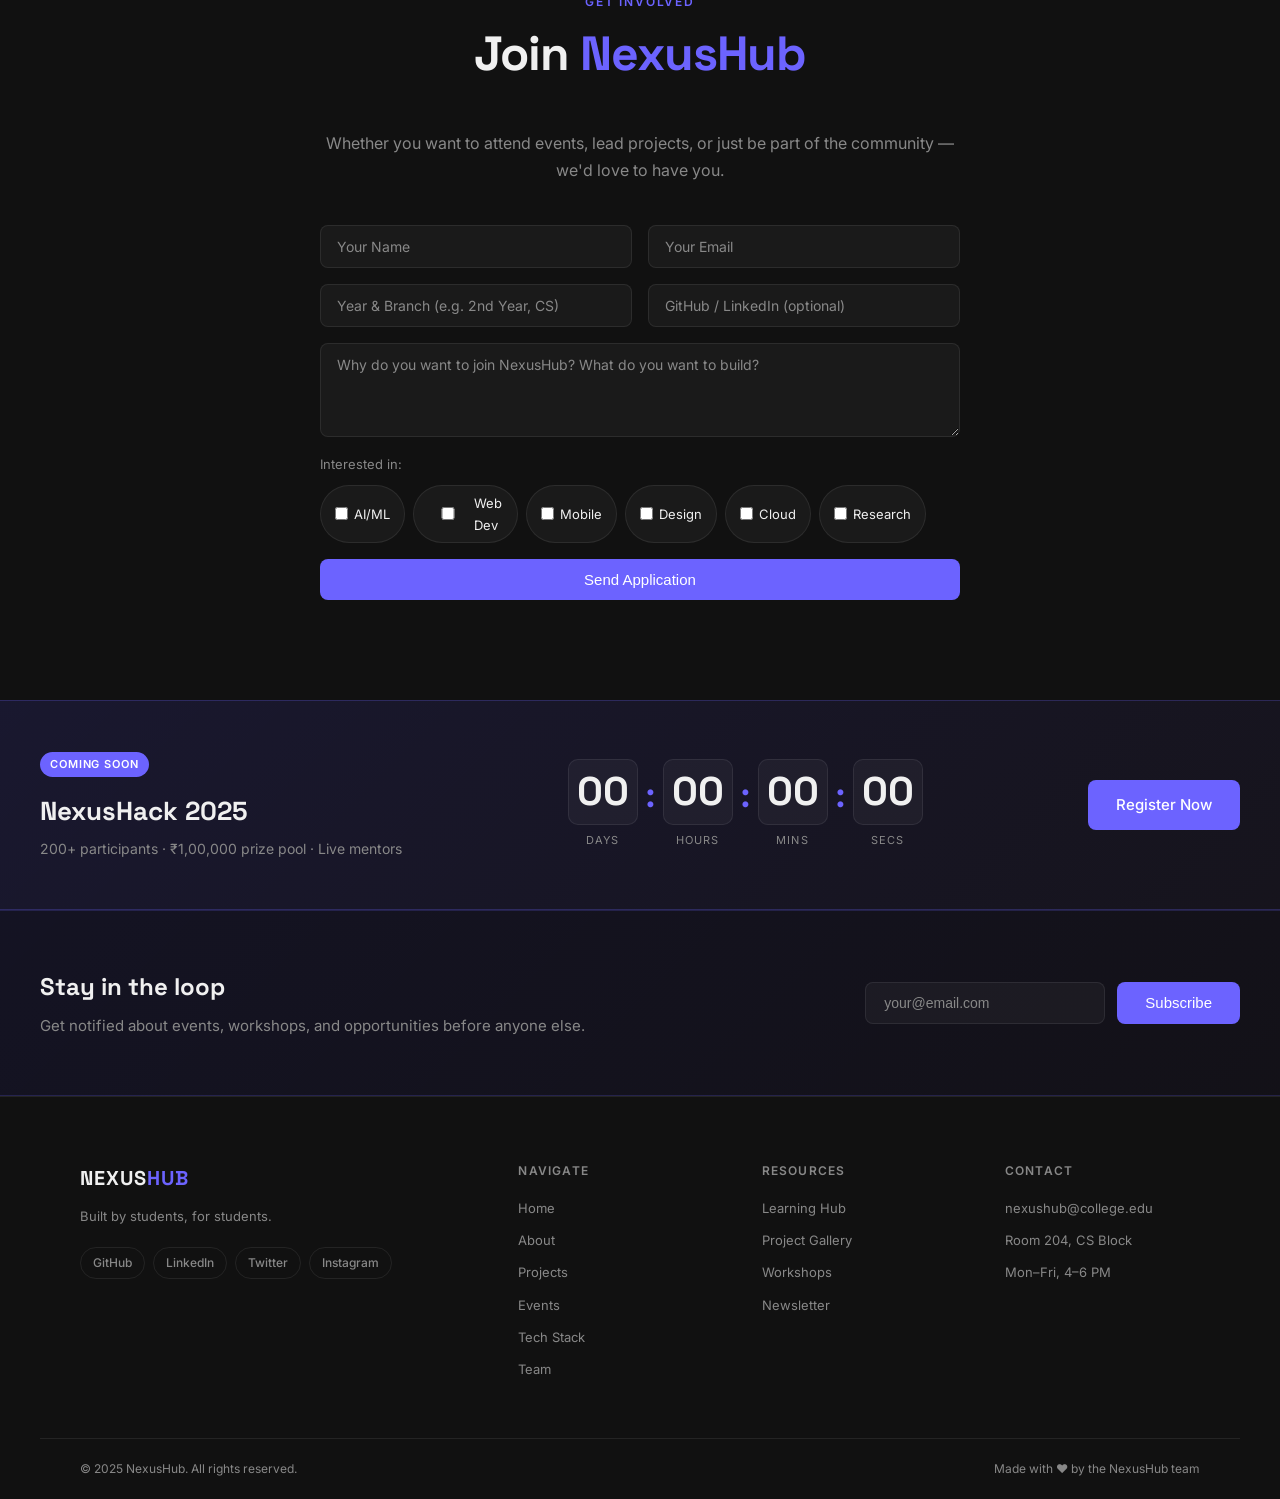
==== commit 3b43149d: "feat: add member testimonials section Adds a new 'Stories from Our Community' section with three tes" ====
--- a/index.html
+++ b/index.html
@@ -377,6 +377,40 @@
     </div>
   </section>
 
+  <!-- TESTIMONIALS -->
+  <section id="testimonials" class="section">
+    <div class="container">
+      <div class="section-label">What Members Say</div>
+      <h2>Stories from <span>Our Community</span></h2>
+      <div class="testimonials-grid">
+        <div class="testimonial-card reveal">
+          <div class="testimonial-quote">"</div>
+          <p>NexusHub gave me my first real project experience. The mentorship I got here landed me an internship at a top startup even in my second year.</p>
+          <div class="testimonial-author">
+            <div class="testimonial-avatar">AS</div>
+            <div><strong>Arjun Singh</strong><span>2nd Year, CS · SDE Intern @ Razorpay</span></div>
+          </div>
+        </div>
+        <div class="testimonial-card reveal">
+          <div class="testimonial-quote">"</div>
+          <p>Winning SIH 2025 was a dream. But what made it possible was the culture of building and shipping things quickly that I learned at NexusHub.</p>
+          <div class="testimonial-author">
+            <div class="testimonial-avatar">MP</div>
+            <div><strong>Meera Pillai</strong><span>3rd Year, ECE · SIH 2025 Winner</span></div>
+          </div>
+        </div>
+        <div class="testimonial-card reveal">
+          <div class="testimonial-quote">"</div>
+          <p>I came in knowing only basic Python. Six months later I had deployed an ML model to production. The workshops here are genuinely world-class.</p>
+          <div class="testimonial-author">
+            <div class="testimonial-avatar">RK</div>
+            <div><strong>Rahul Krishnan</strong><span>1st Year, CS · Now: Web Dev Lead</span></div>
+          </div>
+        </div>
+      </div>
+    </div>
+  </section>
+
   <!-- ACHIEVEMENTS -->
   <section id="achievements" class="section section-dark">
     <div class="container">
--- a/style.css
+++ b/style.css
@@ -260,6 +260,17 @@
 .interest-tag:hover { border-color: rgba(108,99,255,0.4); color: var(--accent2); }
 .interest-tag input { accent-color: var(--accent); }
 .form-success { color: #4ade80; font-size: 15px; margin-top: 16px; text-align: center; }
+
+/* TESTIMONIALS */
+.testimonials-grid { display: grid; grid-template-columns: repeat(auto-fit, minmax(280px, 1fr)); gap: 24px; margin-top: 48px; }
+.testimonial-card { background: var(--card-bg); border: 1px solid var(--border); border-radius: 16px; padding: 32px; position: relative; transition: transform 0.3s, border-color 0.3s; }
+.testimonial-card:hover { transform: translateY(-4px); border-color: rgba(108,99,255,0.3); }
+.testimonial-quote { font-size: 64px; color: var(--accent); font-family: 'Space Grotesk', sans-serif; line-height: 0.6; margin-bottom: 16px; opacity: 0.6; }
+.testimonial-card p { color: var(--text-sub); font-size: 15px; line-height: 1.7; margin-bottom: 24px; }
+.testimonial-author { display: flex; align-items: center; gap: 12px; }
+.testimonial-avatar { width: 42px; height: 42px; border-radius: 50%; background: linear-gradient(135deg, var(--accent), var(--accent2)); display: flex; align-items: center; justify-content: center; font-weight: 700; font-size: 13px; color: #fff; flex-shrink: 0; }
+.testimonial-author strong { display: block; font-size: 14px; }
+.testimonial-author span { font-size: 12px; color: var(--text-sub); }
 
 /* COUNTDOWN */
 .countdown-section { background: linear-gradient(135deg, rgba(108,99,255,0.15) 0%, rgba(167,139,250,0.08) 100%); border-top: 1px solid rgba(108,99,255,0.25); border-bottom: 1px solid rgba(108,99,255,0.25); padding: 48px 40px; }
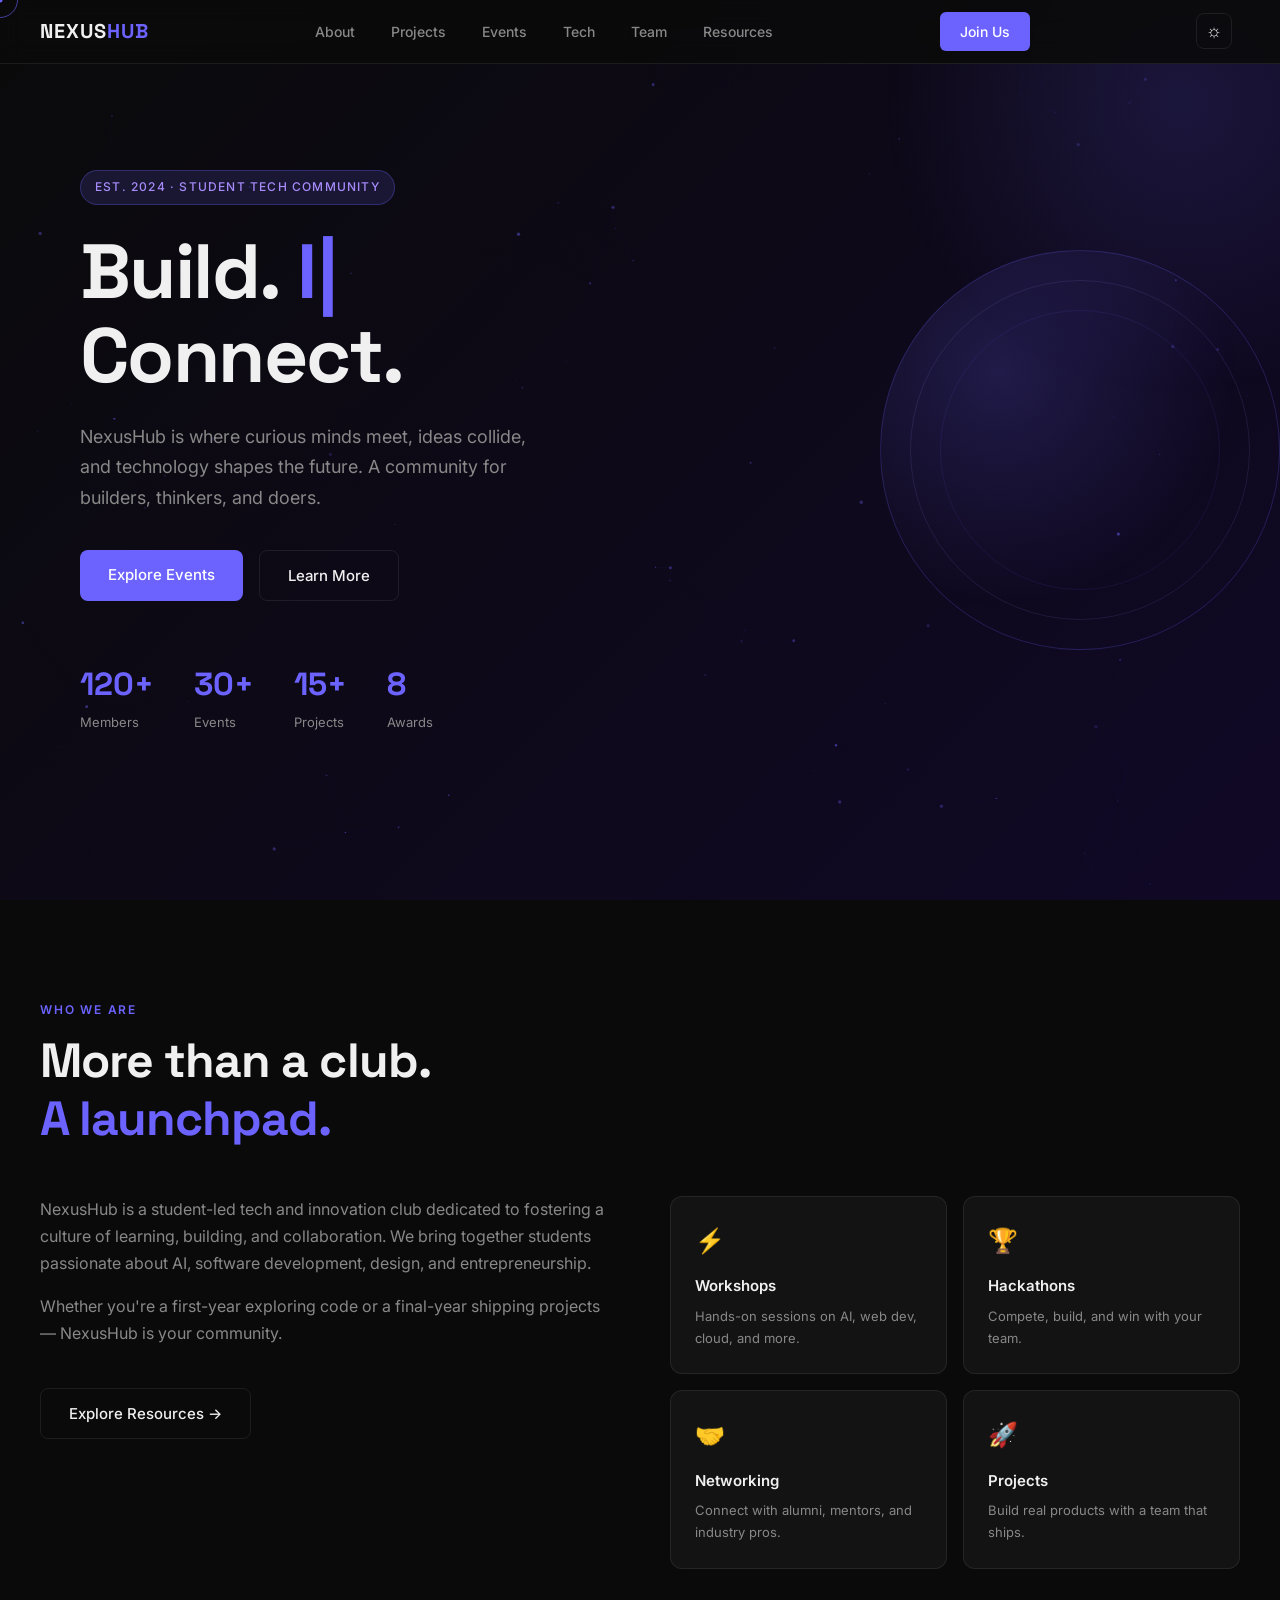
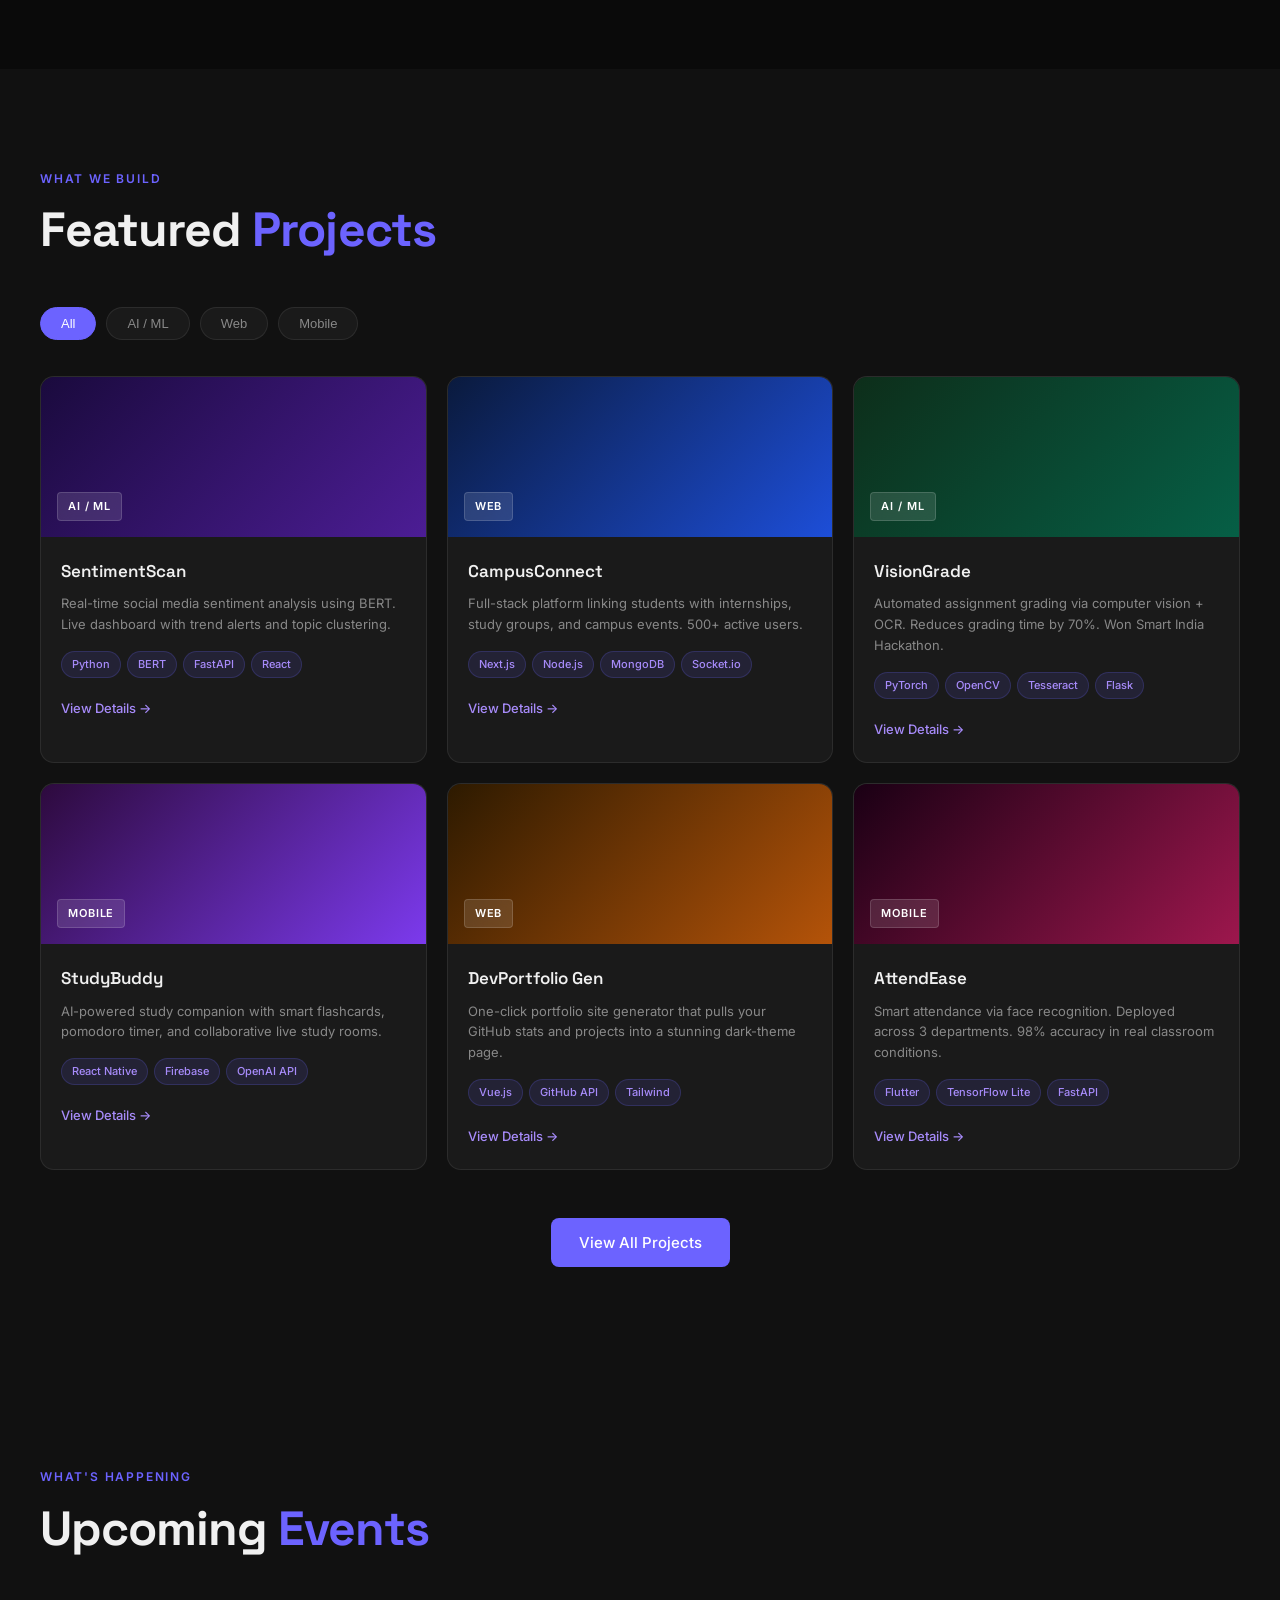
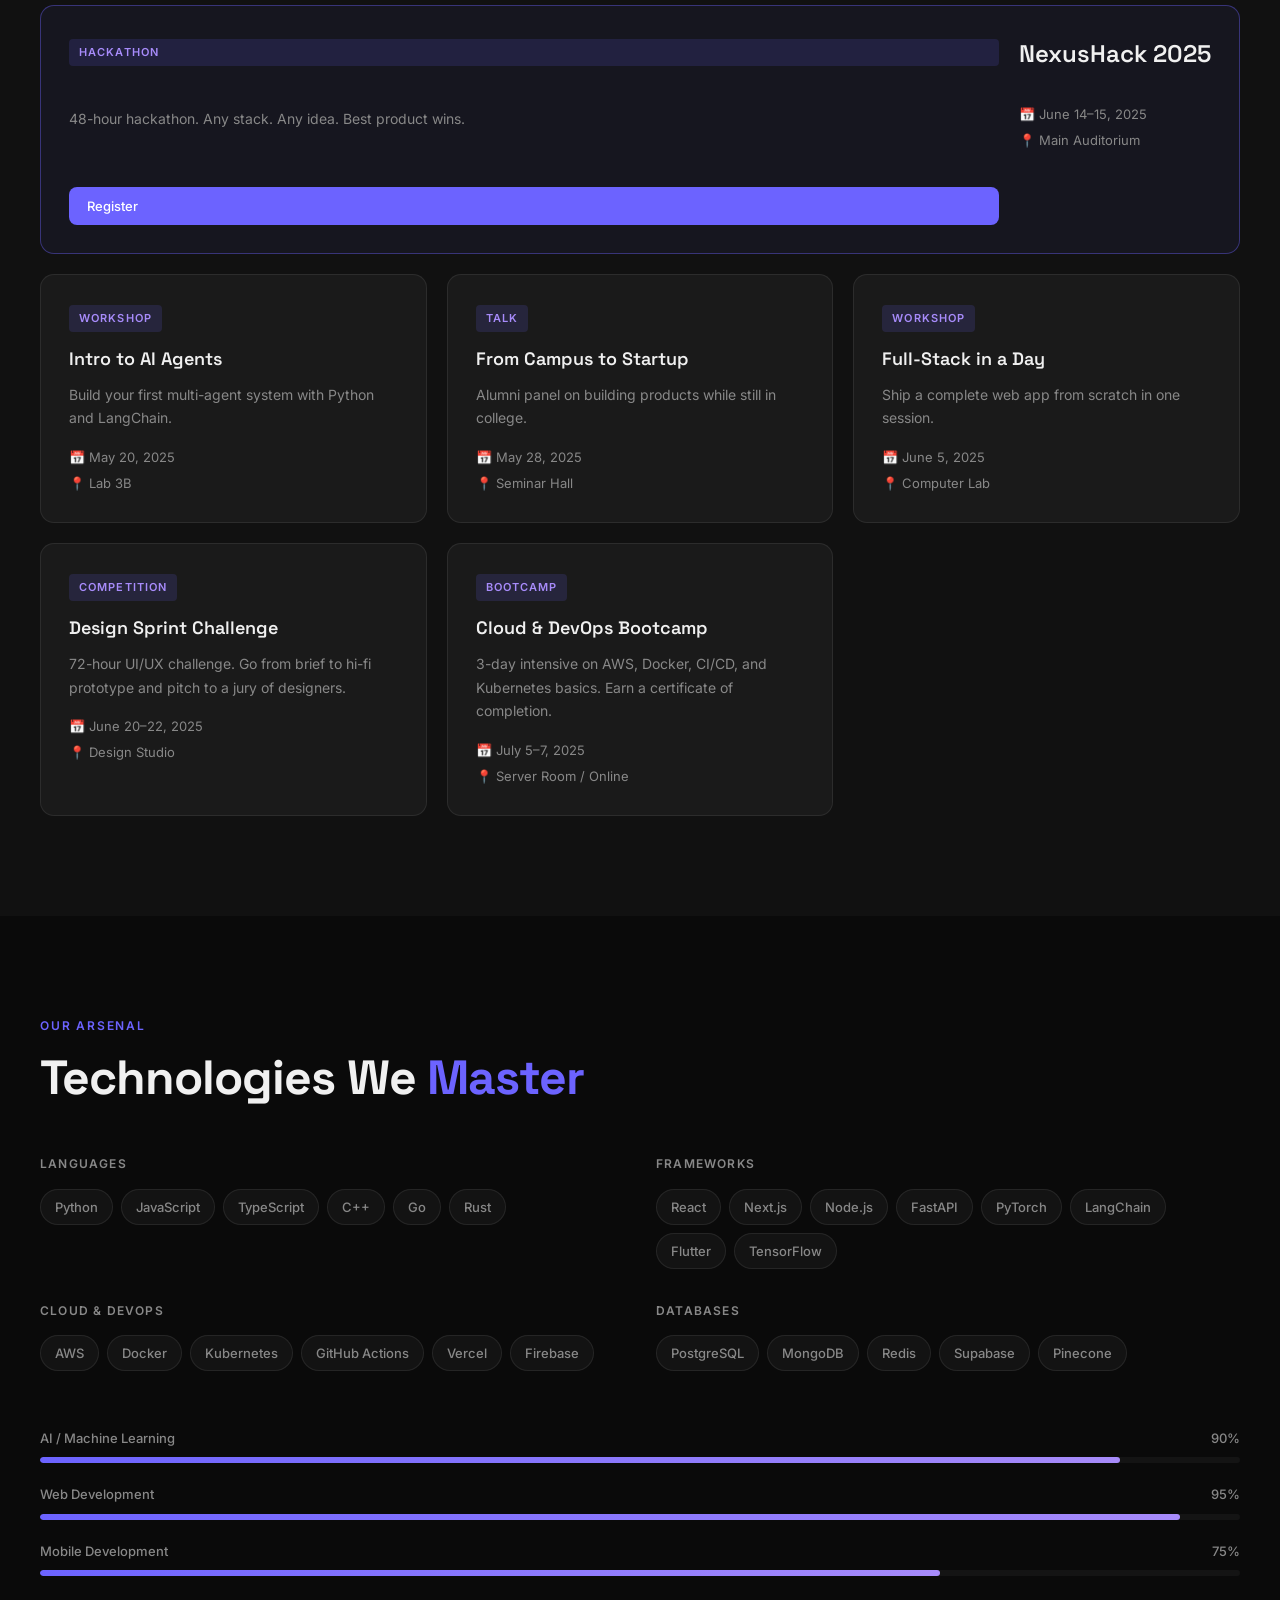
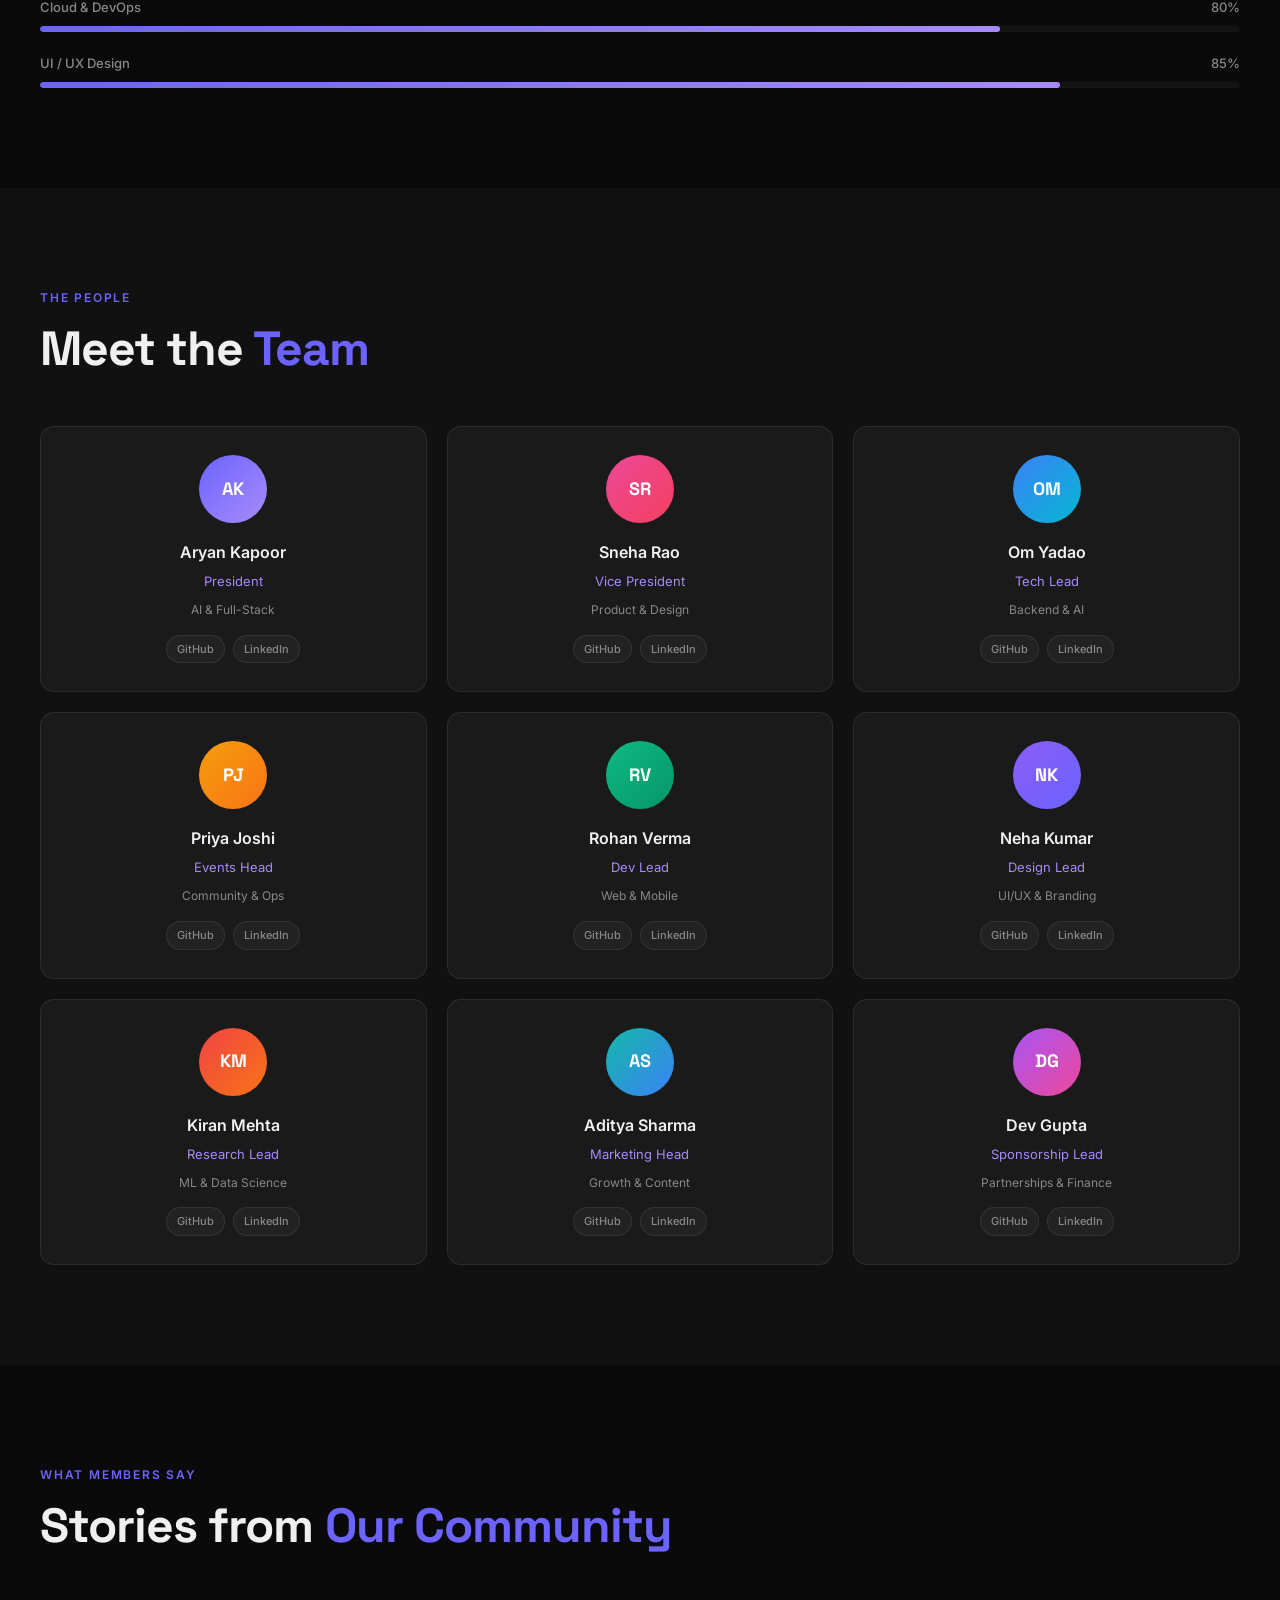
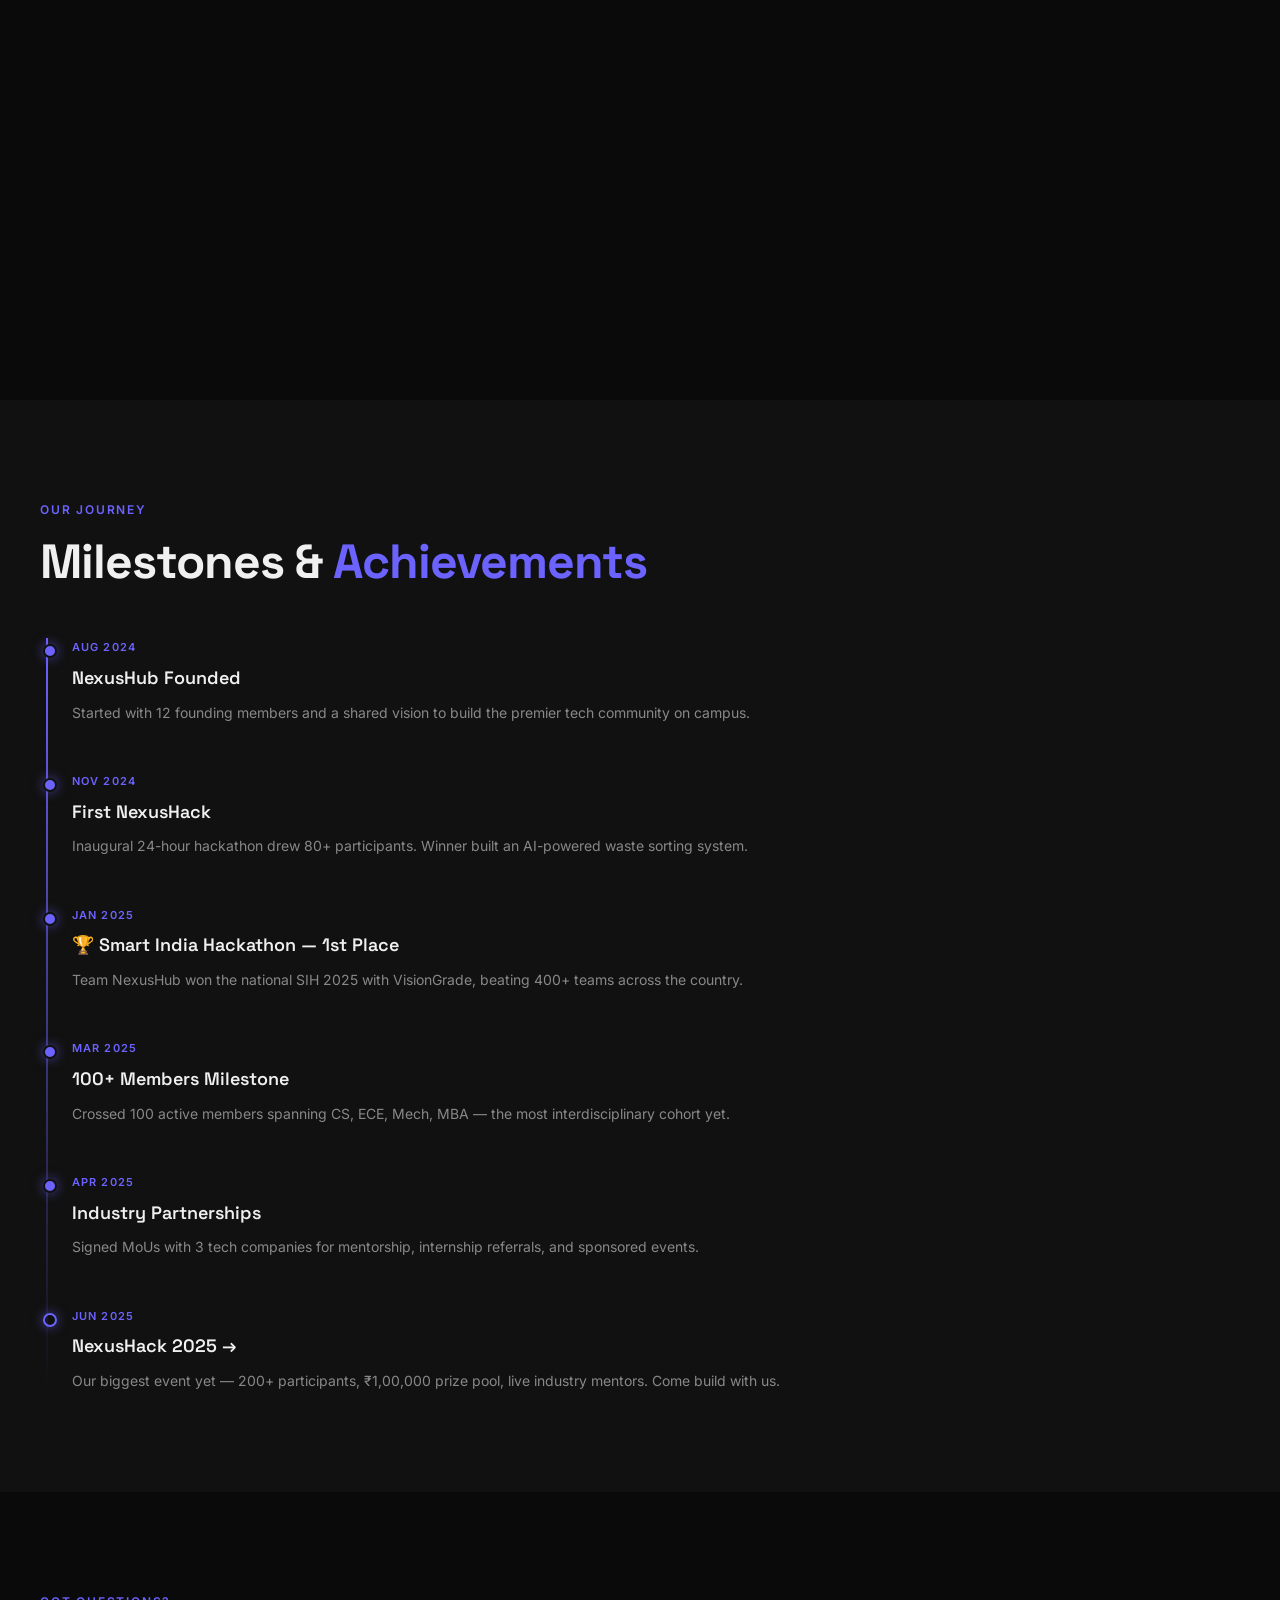
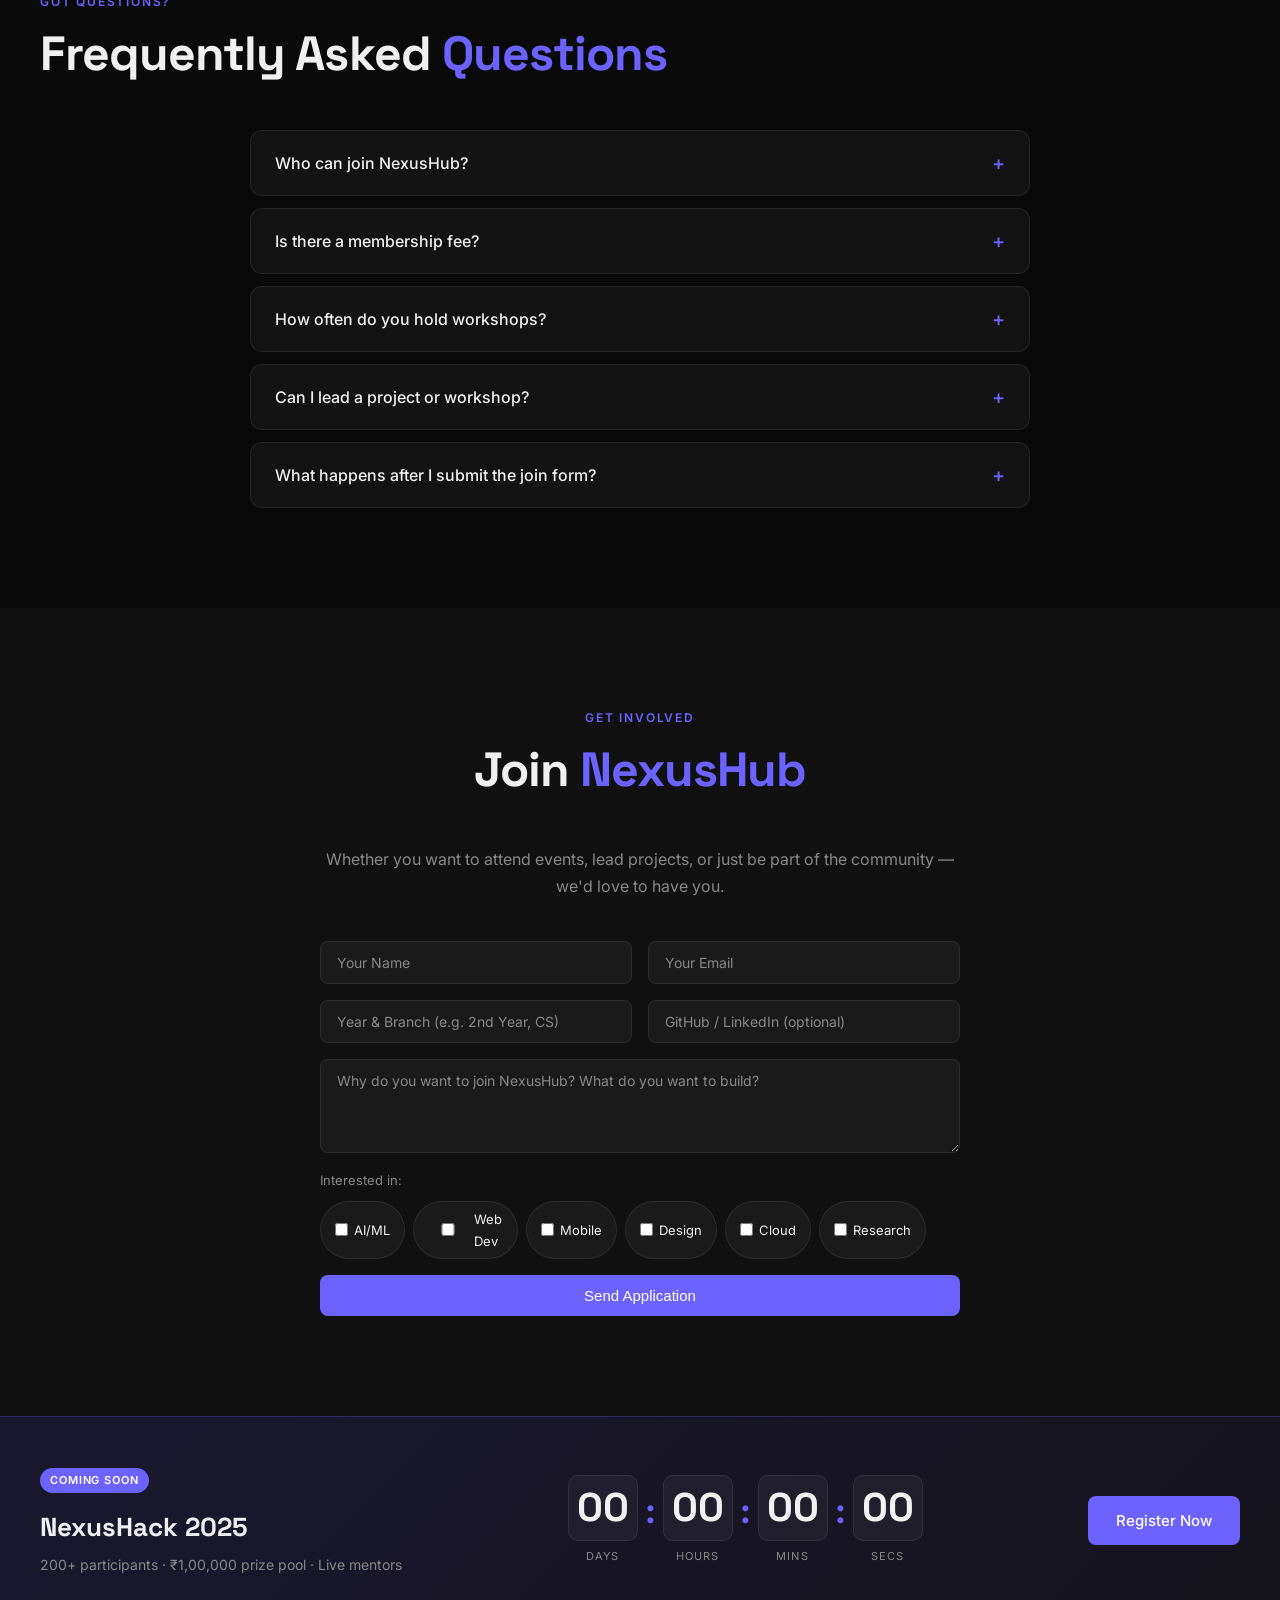
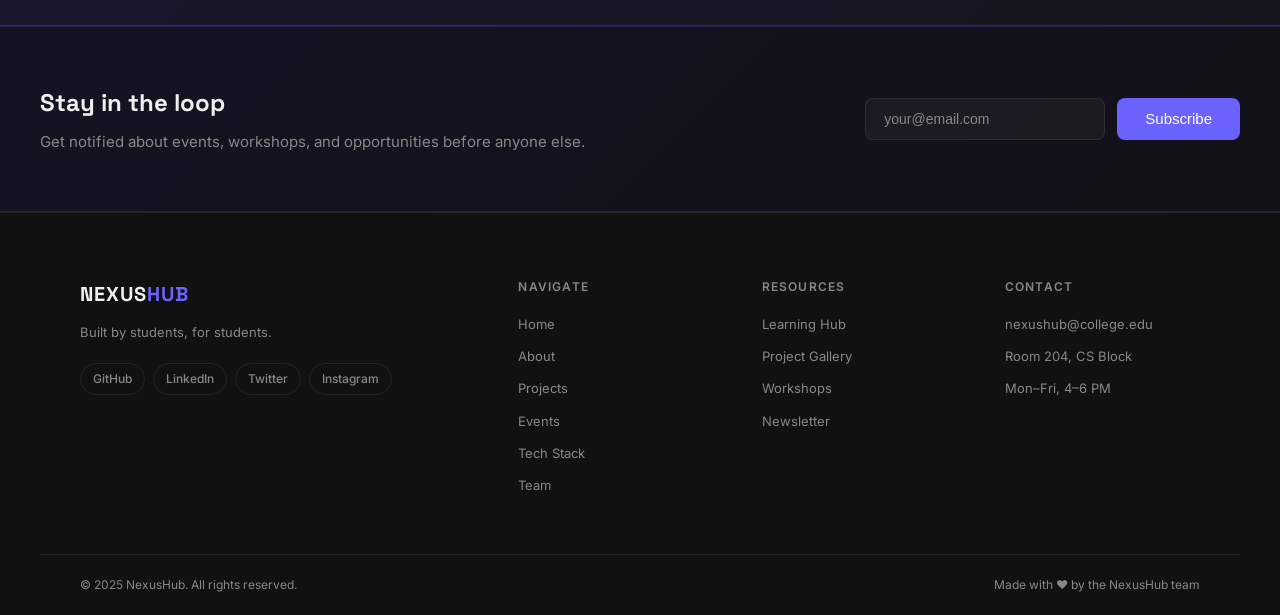
==== commit e024e2b4: "feat: add FAQ accordion section Adds a 'Frequently Asked Questions' section above the contact form w" ====
--- a/index.html
+++ b/index.html
@@ -469,6 +469,36 @@
     </div>
   </section>
 
+  <!-- FAQ -->
+  <section id="faq" class="section">
+    <div class="container">
+      <div class="section-label">Got Questions?</div>
+      <h2>Frequently Asked <span>Questions</span></h2>
+      <div class="faq-list">
+        <div class="faq-item">
+          <button class="faq-q" onclick="toggleFaq(this)">Who can join NexusHub? <span class="faq-icon">+</span></button>
+          <div class="faq-a"><p>Any student at the college can join — we welcome all branches, years, and skill levels. Whether you're a complete beginner or an experienced developer, NexusHub has a place for you.</p></div>
+        </div>
+        <div class="faq-item">
+          <button class="faq-q" onclick="toggleFaq(this)">Is there a membership fee? <span class="faq-icon">+</span></button>
+          <div class="faq-a"><p>No fee for basic membership. Some workshops or events may have a small registration charge to cover materials, but the club itself is free to join and participate in.</p></div>
+        </div>
+        <div class="faq-item">
+          <button class="faq-q" onclick="toggleFaq(this)">How often do you hold workshops? <span class="faq-icon">+</span></button>
+          <div class="faq-a"><p>We run 2–3 hands-on workshops per month covering topics like AI/ML, full-stack web dev, cloud computing, open-source contributions, and more. Check the Events section for the latest schedule.</p></div>
+        </div>
+        <div class="faq-item">
+          <button class="faq-q" onclick="toggleFaq(this)">Can I lead a project or workshop? <span class="faq-icon">+</span></button>
+          <div class="faq-a"><p>Absolutely. Members are encouraged to propose and lead projects. If you have expertise or passion in a domain, talk to any team lead — we'll give you the platform and support to run a workshop or build a team around your idea.</p></div>
+        </div>
+        <div class="faq-item">
+          <button class="faq-q" onclick="toggleFaq(this)">What happens after I submit the join form? <span class="faq-icon">+</span></button>
+          <div class="faq-a"><p>A core team member will reach out within 48 hours. We'll invite you to our WhatsApp/Discord community, walk you through upcoming events, and match you with a project team based on your interests.</p></div>
+        </div>
+      </div>
+    </div>
+  </section>
+
   <!-- CONTACT -->
   <section id="contact" class="section section-dark">
     <div class="container contact-container">
--- a/style.css
+++ b/style.css
@@ -260,6 +260,17 @@
 .interest-tag:hover { border-color: rgba(108,99,255,0.4); color: var(--accent2); }
 .interest-tag input { accent-color: var(--accent); }
 .form-success { color: #4ade80; font-size: 15px; margin-top: 16px; text-align: center; }
+
+/* FAQ */
+.faq-list { margin-top: 48px; max-width: 780px; margin-left: auto; margin-right: auto; display: flex; flex-direction: column; gap: 12px; }
+.faq-item { border: 1px solid var(--border); border-radius: 12px; overflow: hidden; background: var(--card-bg); }
+.faq-q { width: 100%; text-align: left; background: none; border: none; color: var(--text); font-family: 'Inter', sans-serif; font-size: 16px; font-weight: 500; padding: 20px 24px; cursor: pointer; display: flex; justify-content: space-between; align-items: center; transition: color 0.2s; }
+.faq-q:hover { color: var(--accent); }
+.faq-icon { font-size: 20px; color: var(--accent); transition: transform 0.3s; flex-shrink: 0; }
+.faq-item.open .faq-icon { transform: rotate(45deg); }
+.faq-a { max-height: 0; overflow: hidden; transition: max-height 0.4s ease, padding 0.3s; padding: 0 24px; }
+.faq-item.open .faq-a { max-height: 200px; padding: 0 24px 20px; }
+.faq-a p { color: var(--text-sub); font-size: 15px; line-height: 1.7; }
 
 /* TESTIMONIALS */
 .testimonials-grid { display: grid; grid-template-columns: repeat(auto-fit, minmax(280px, 1fr)); gap: 24px; margin-top: 48px; }
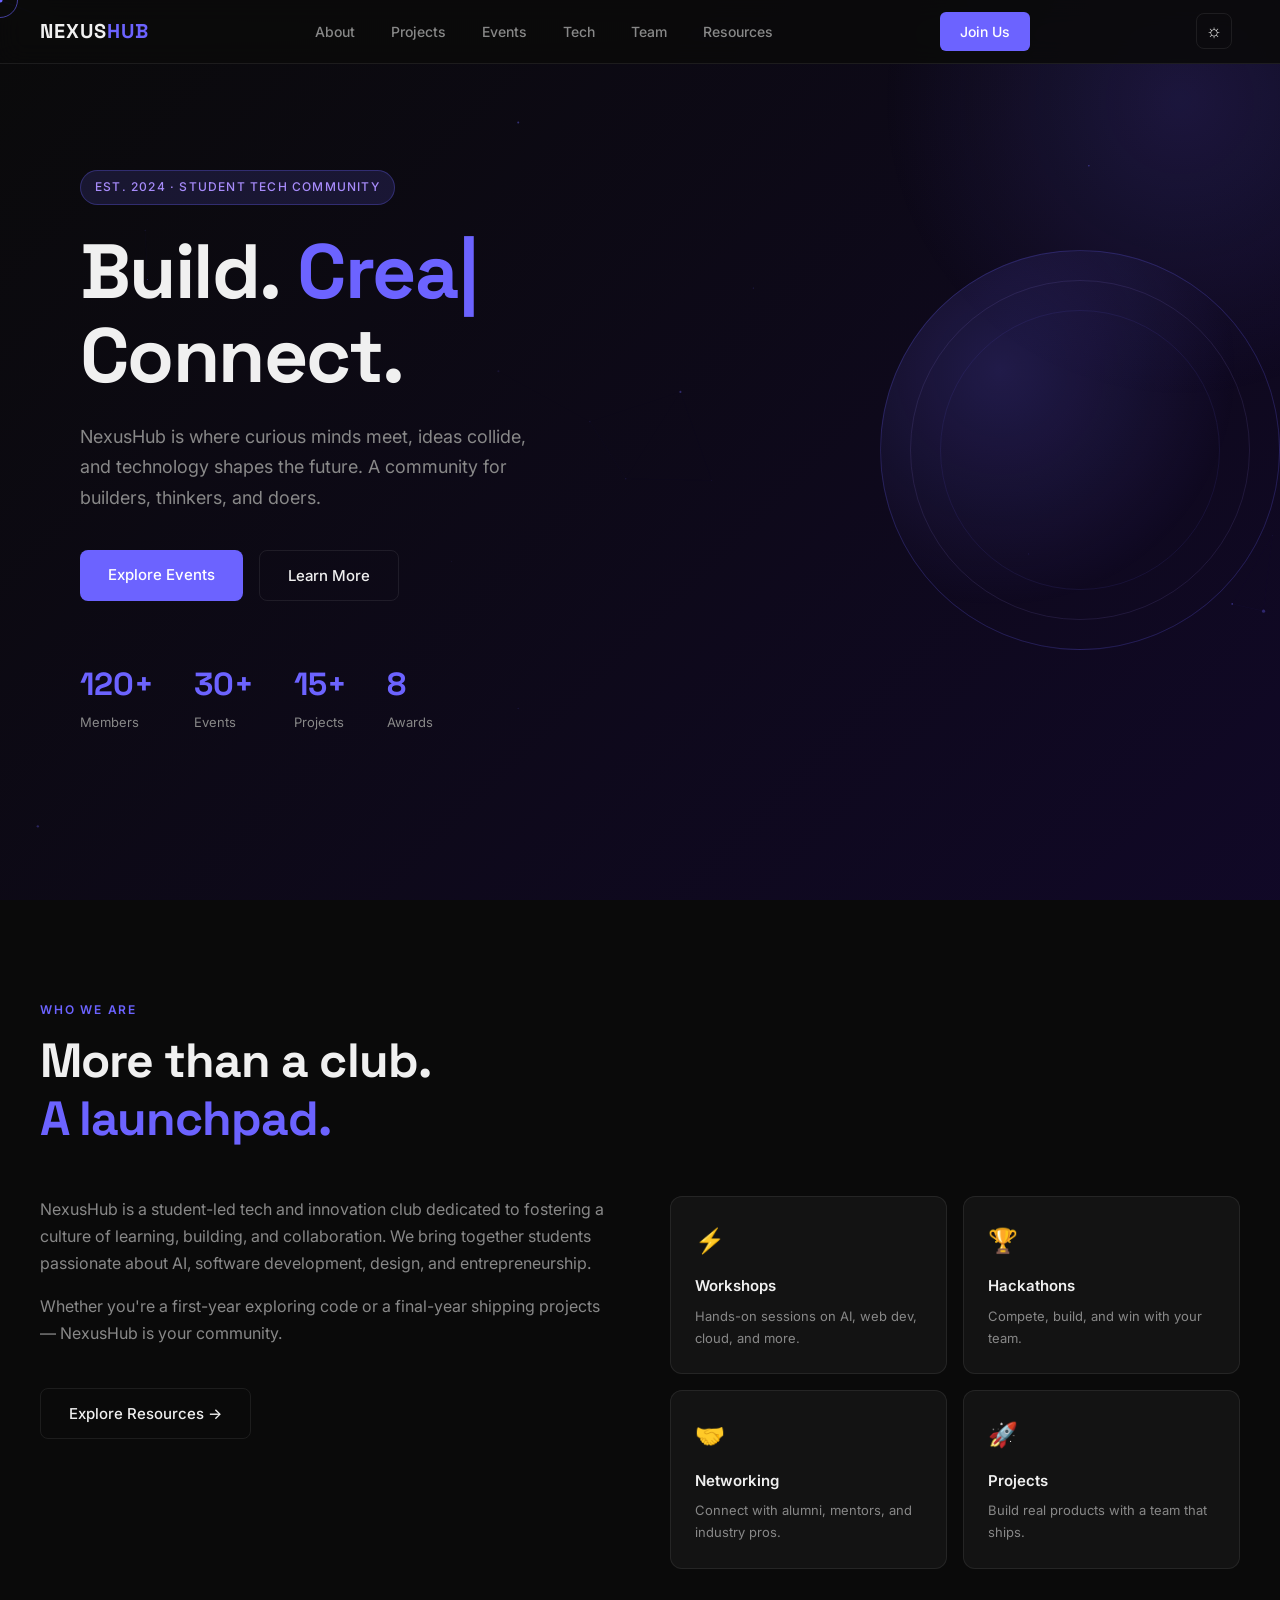
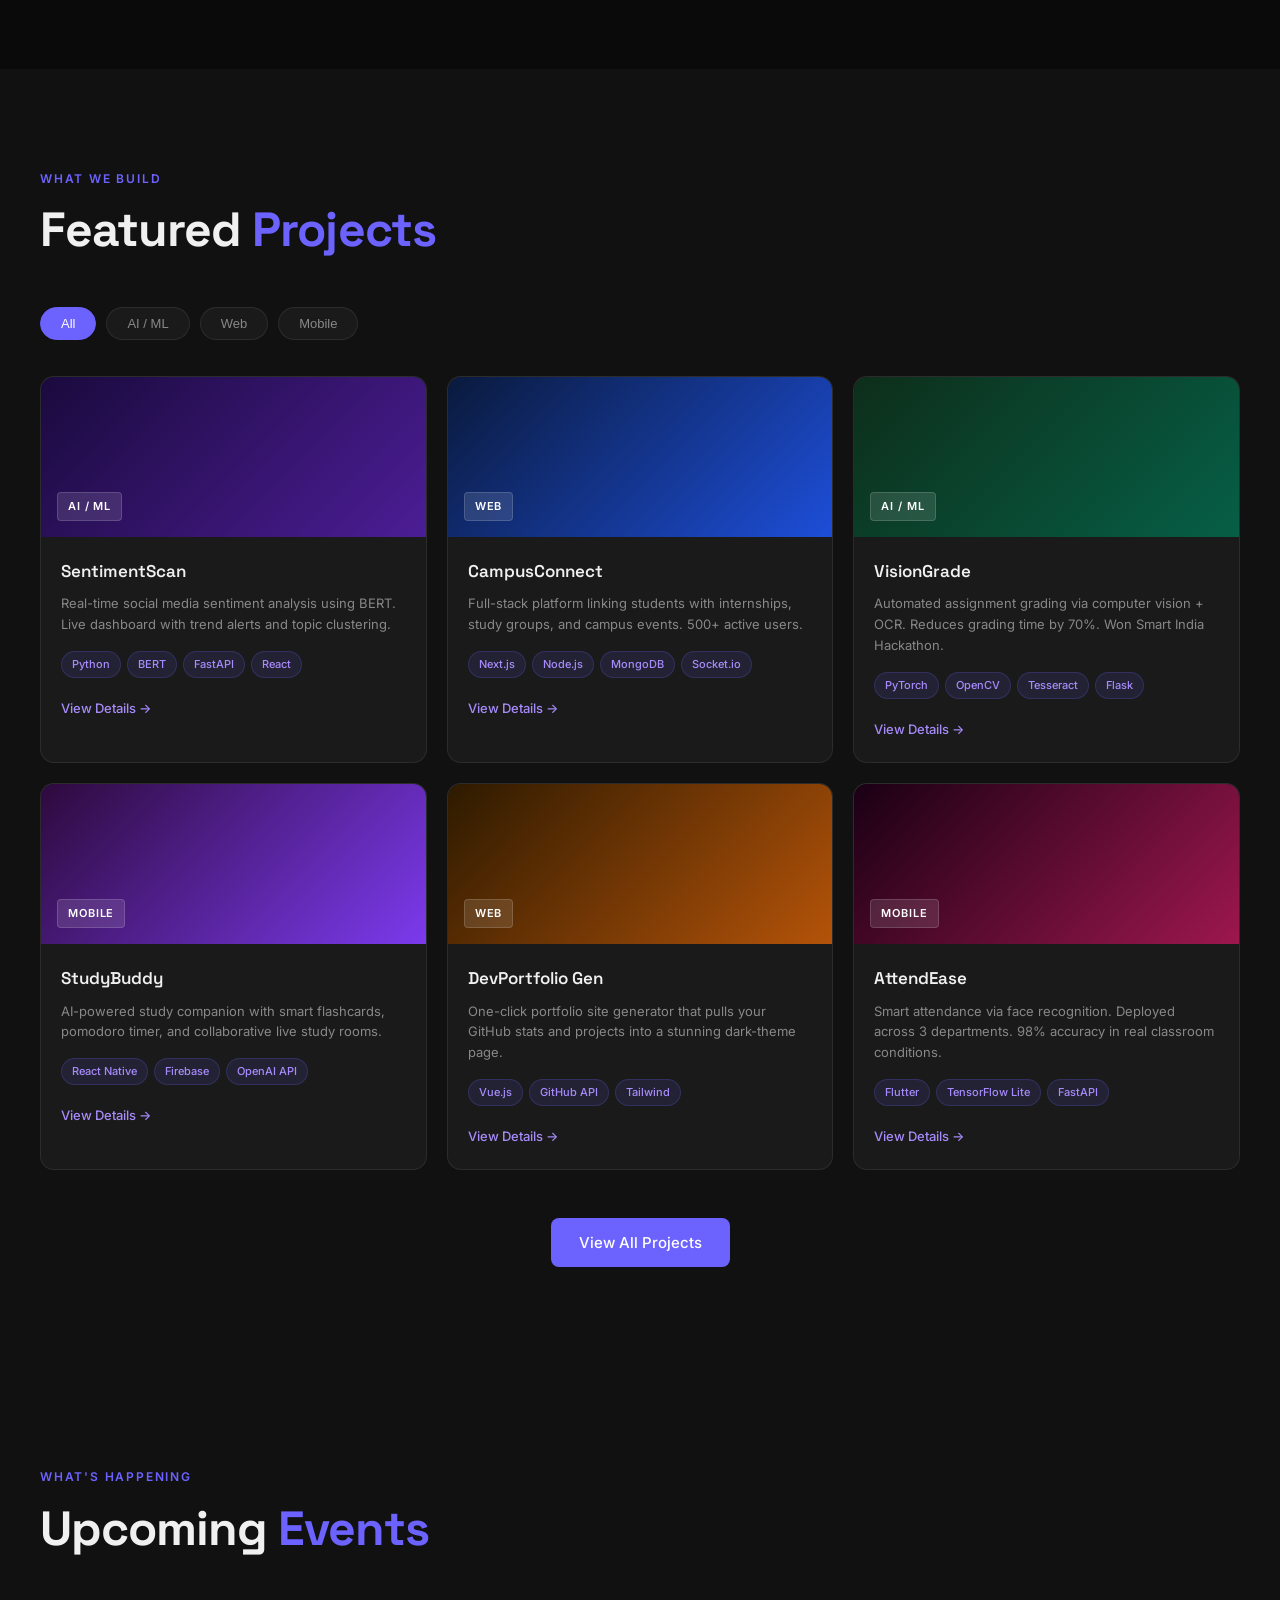
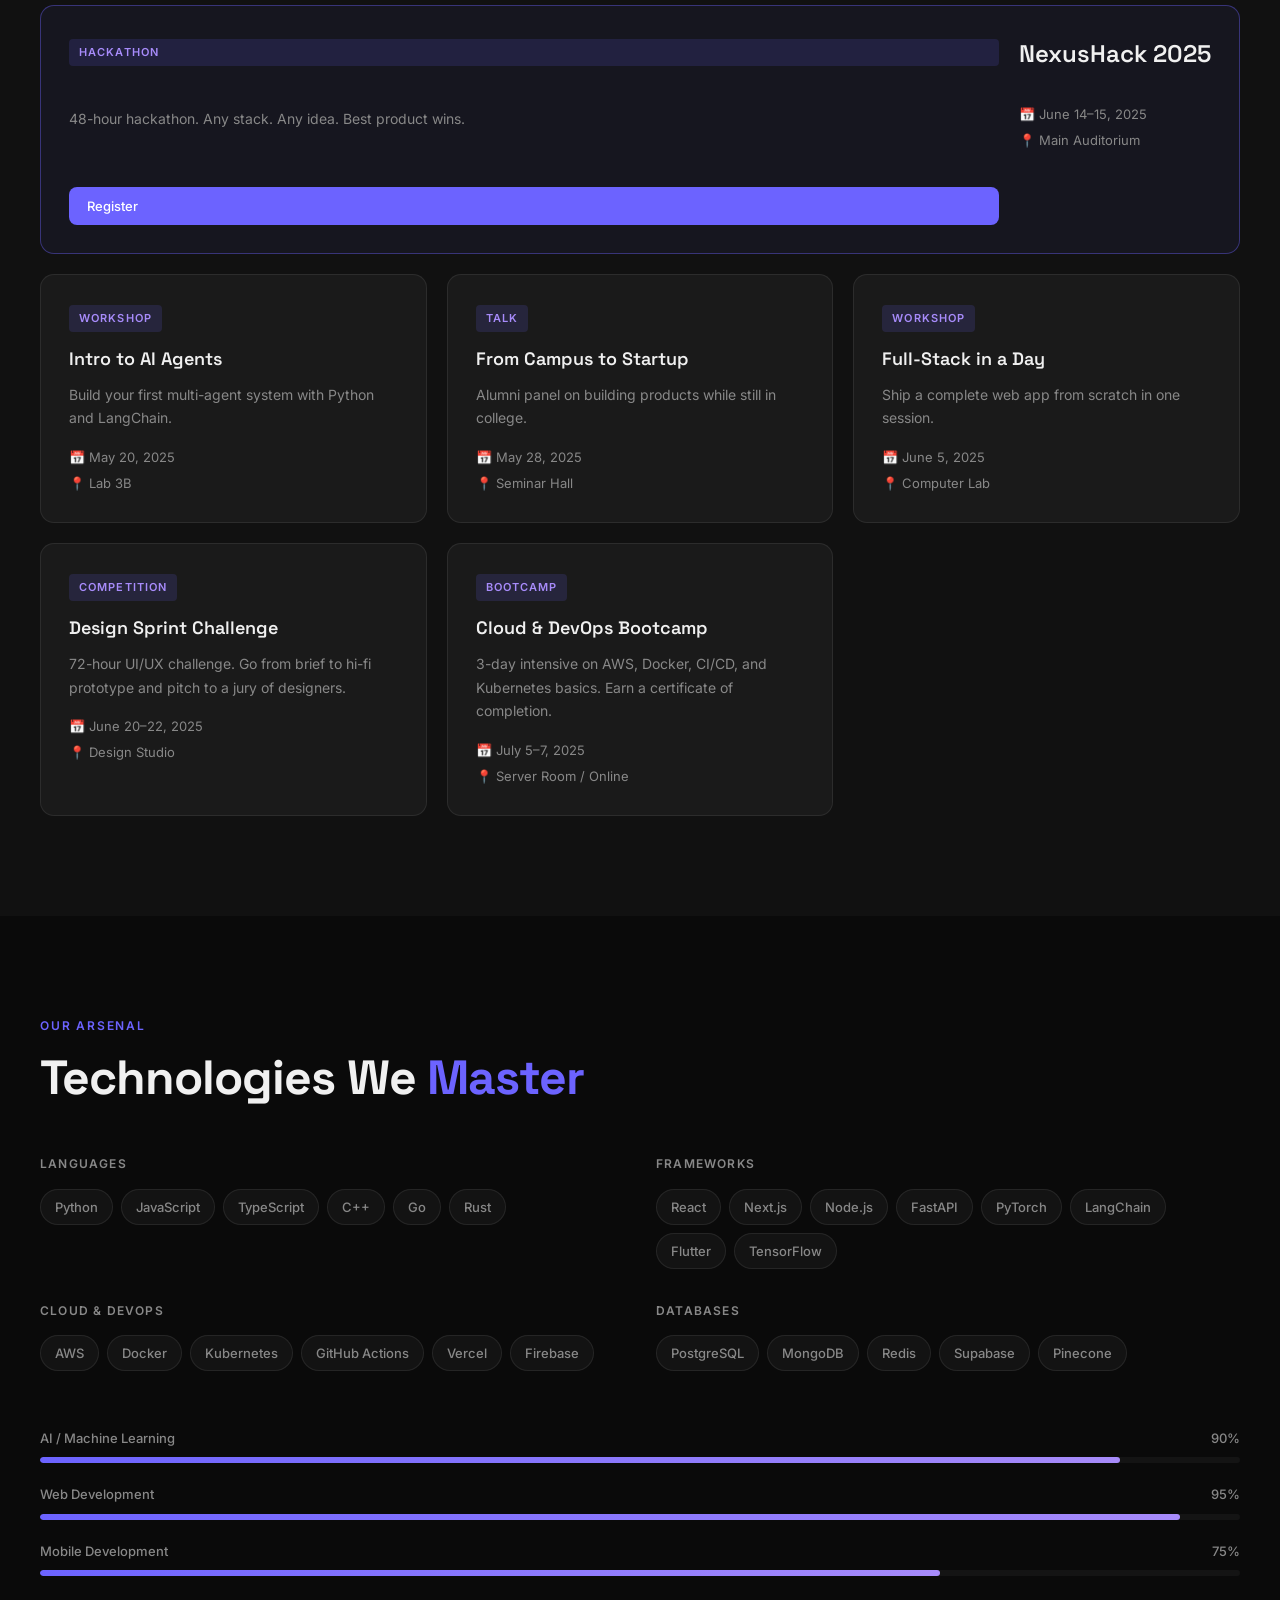
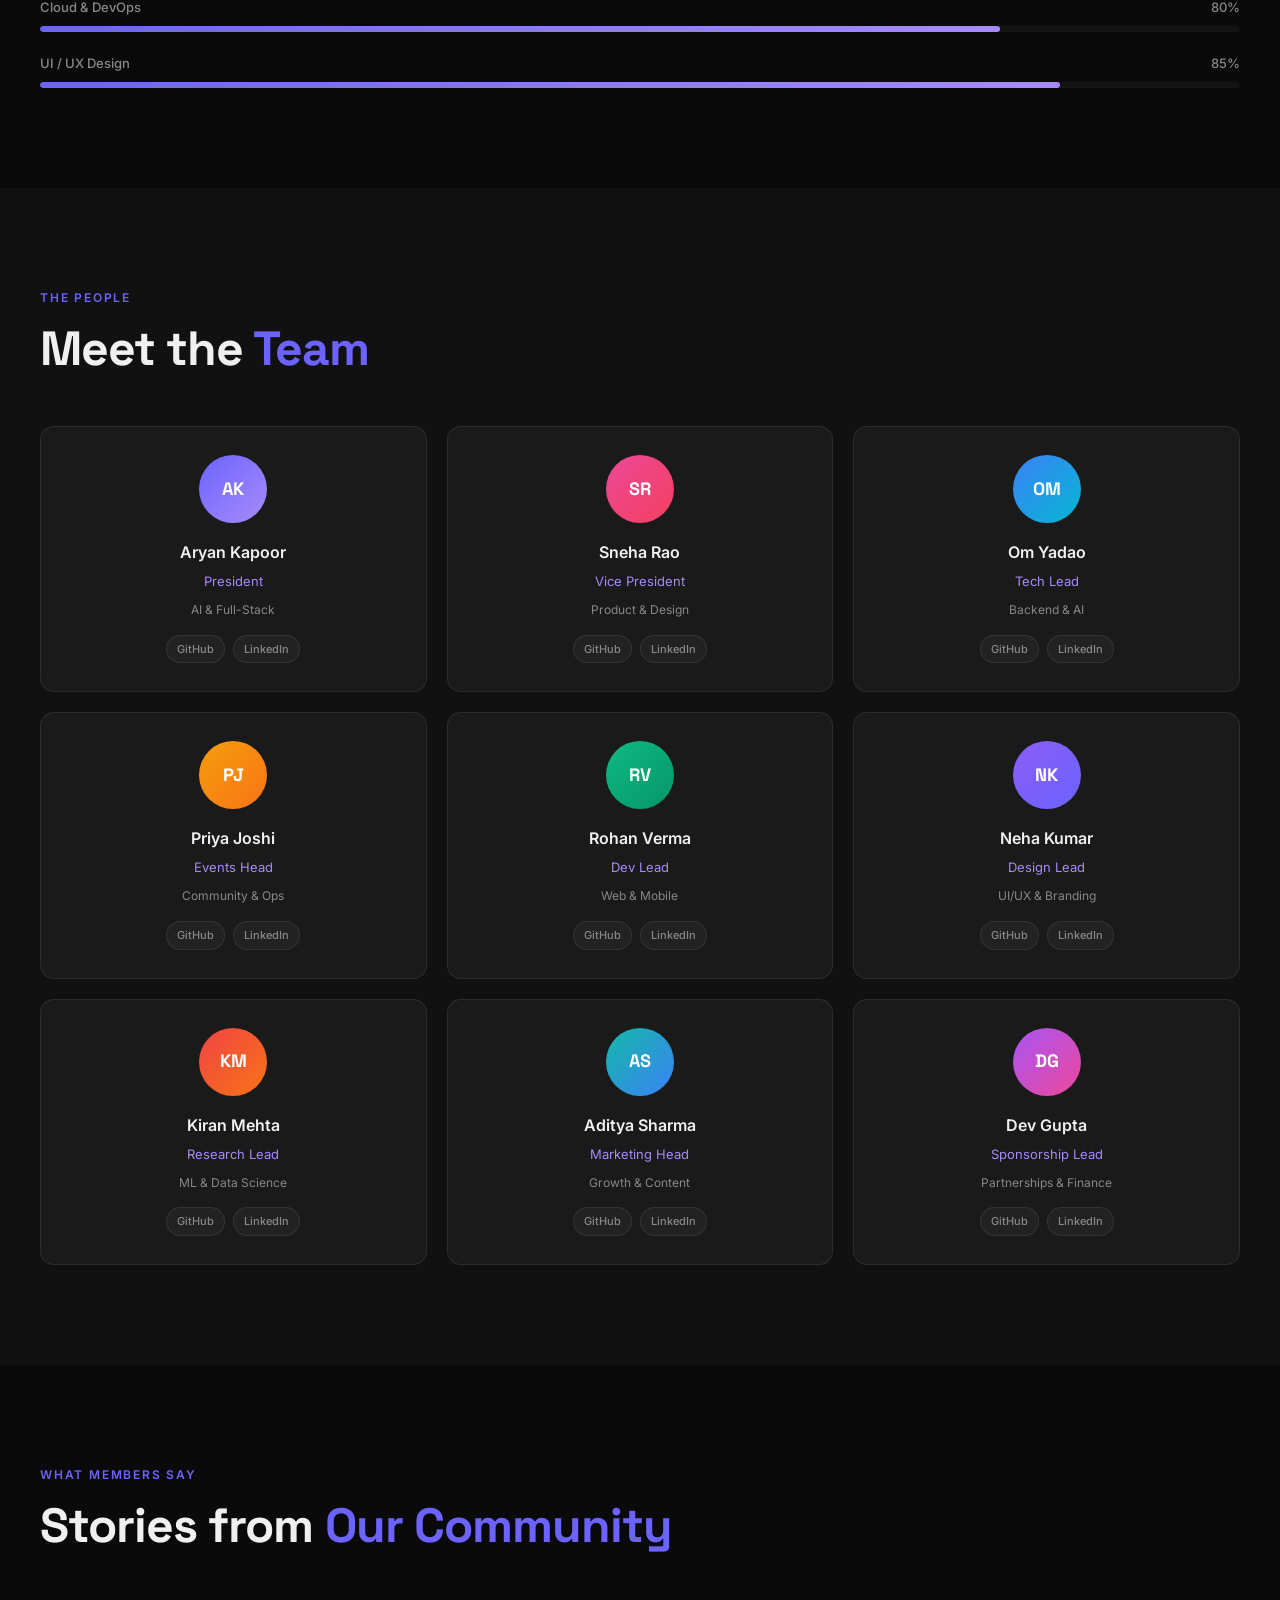
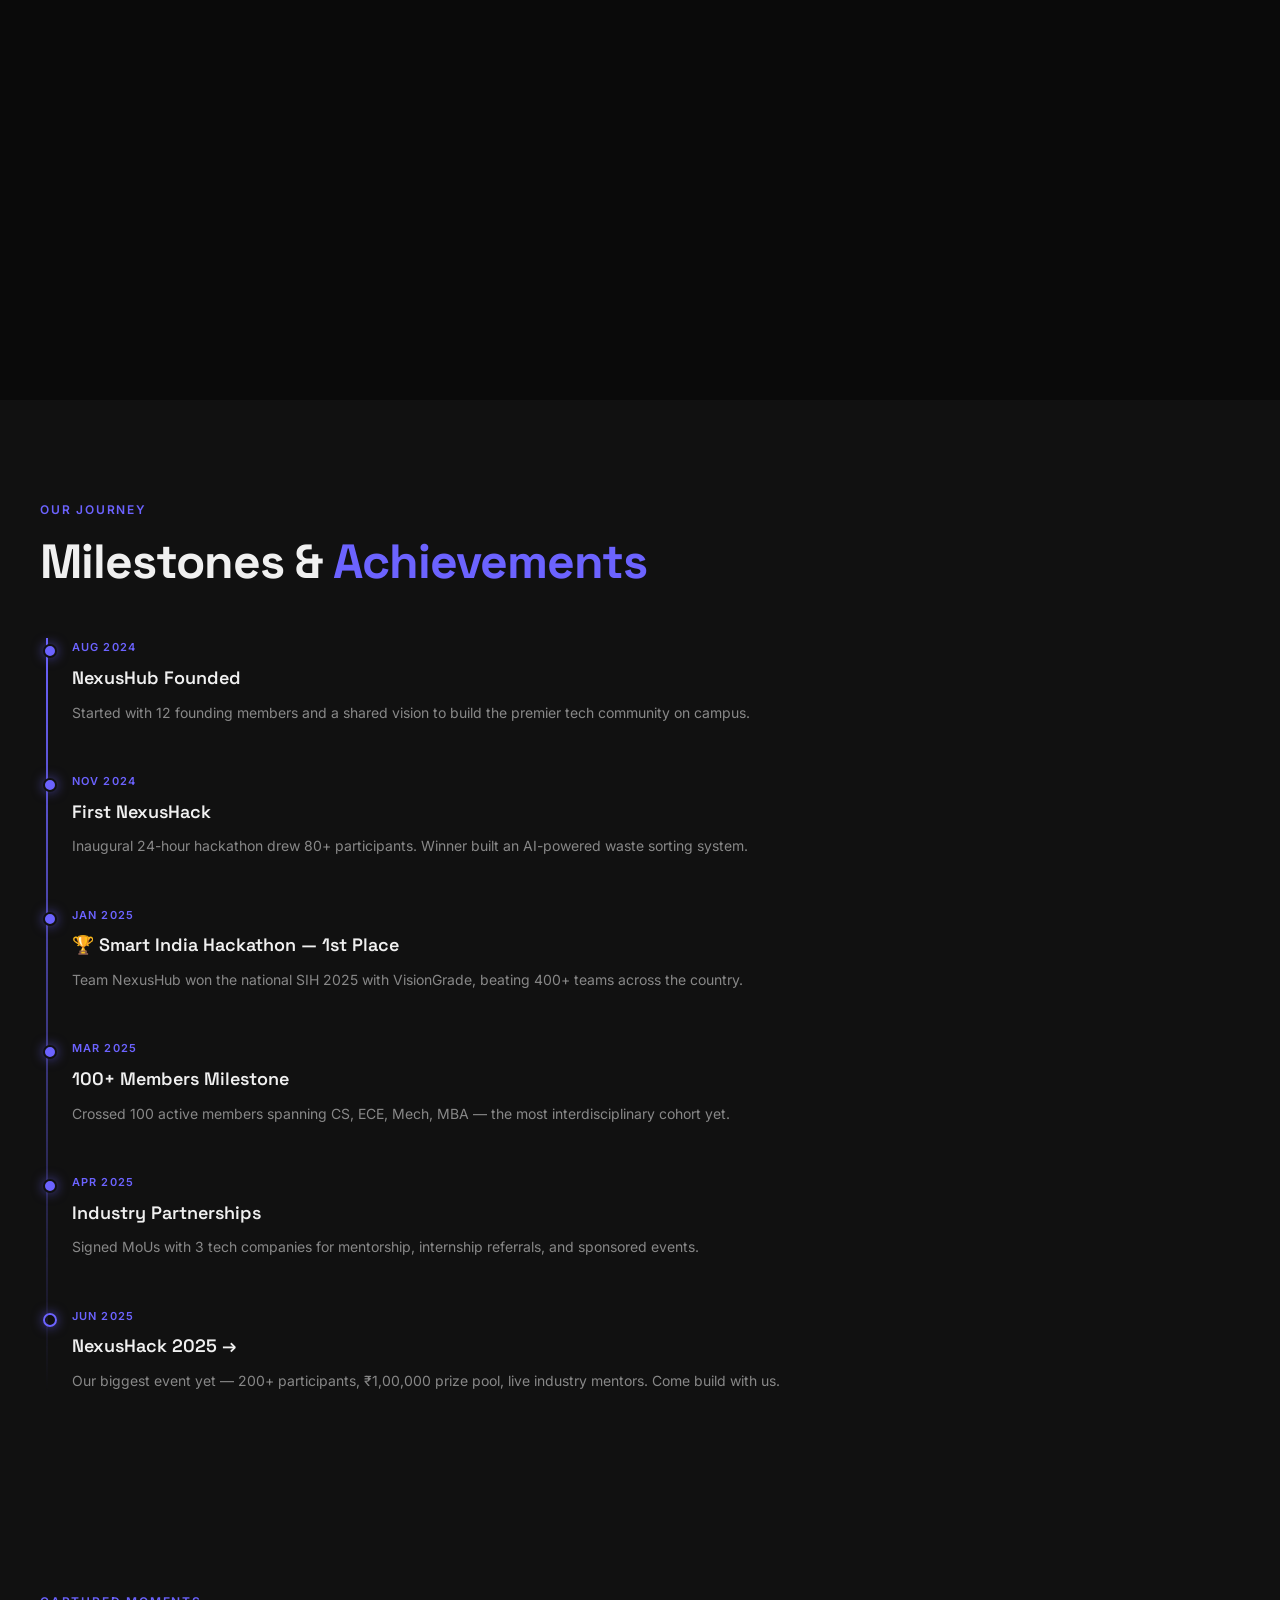
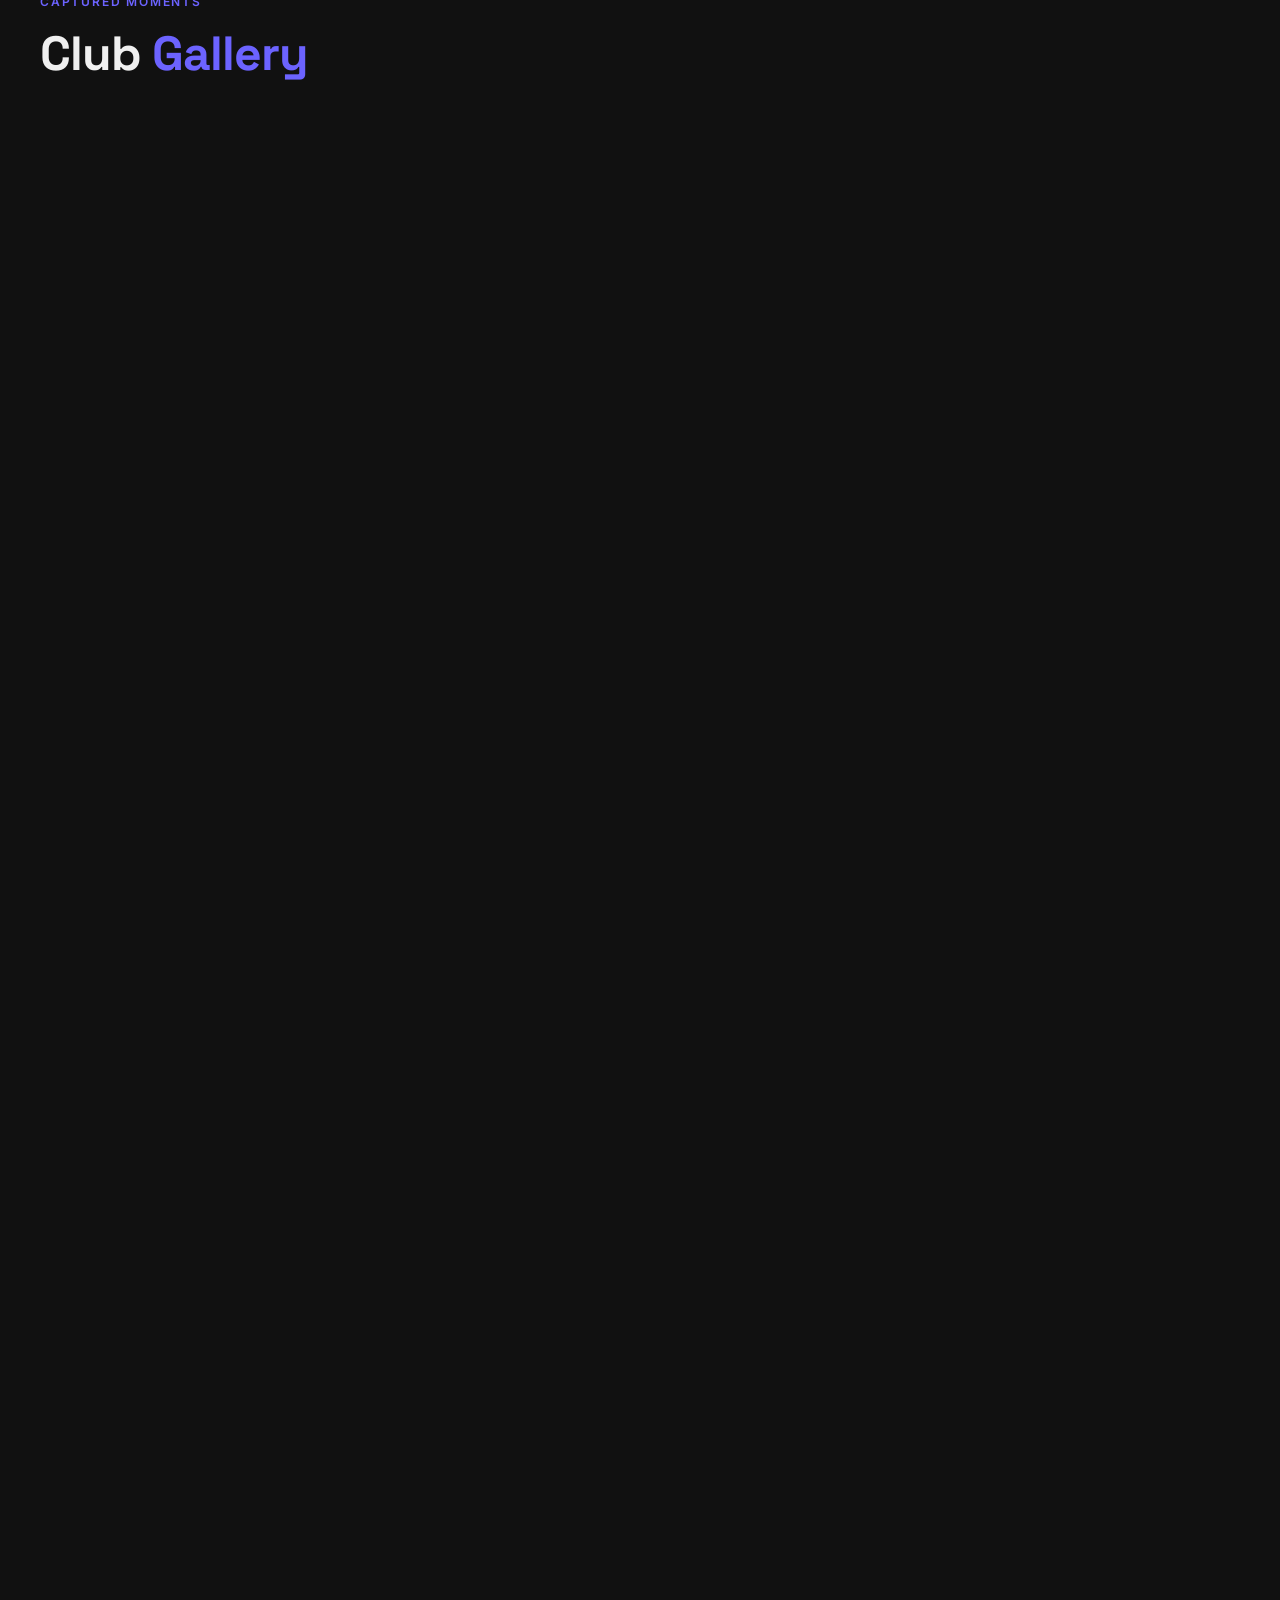
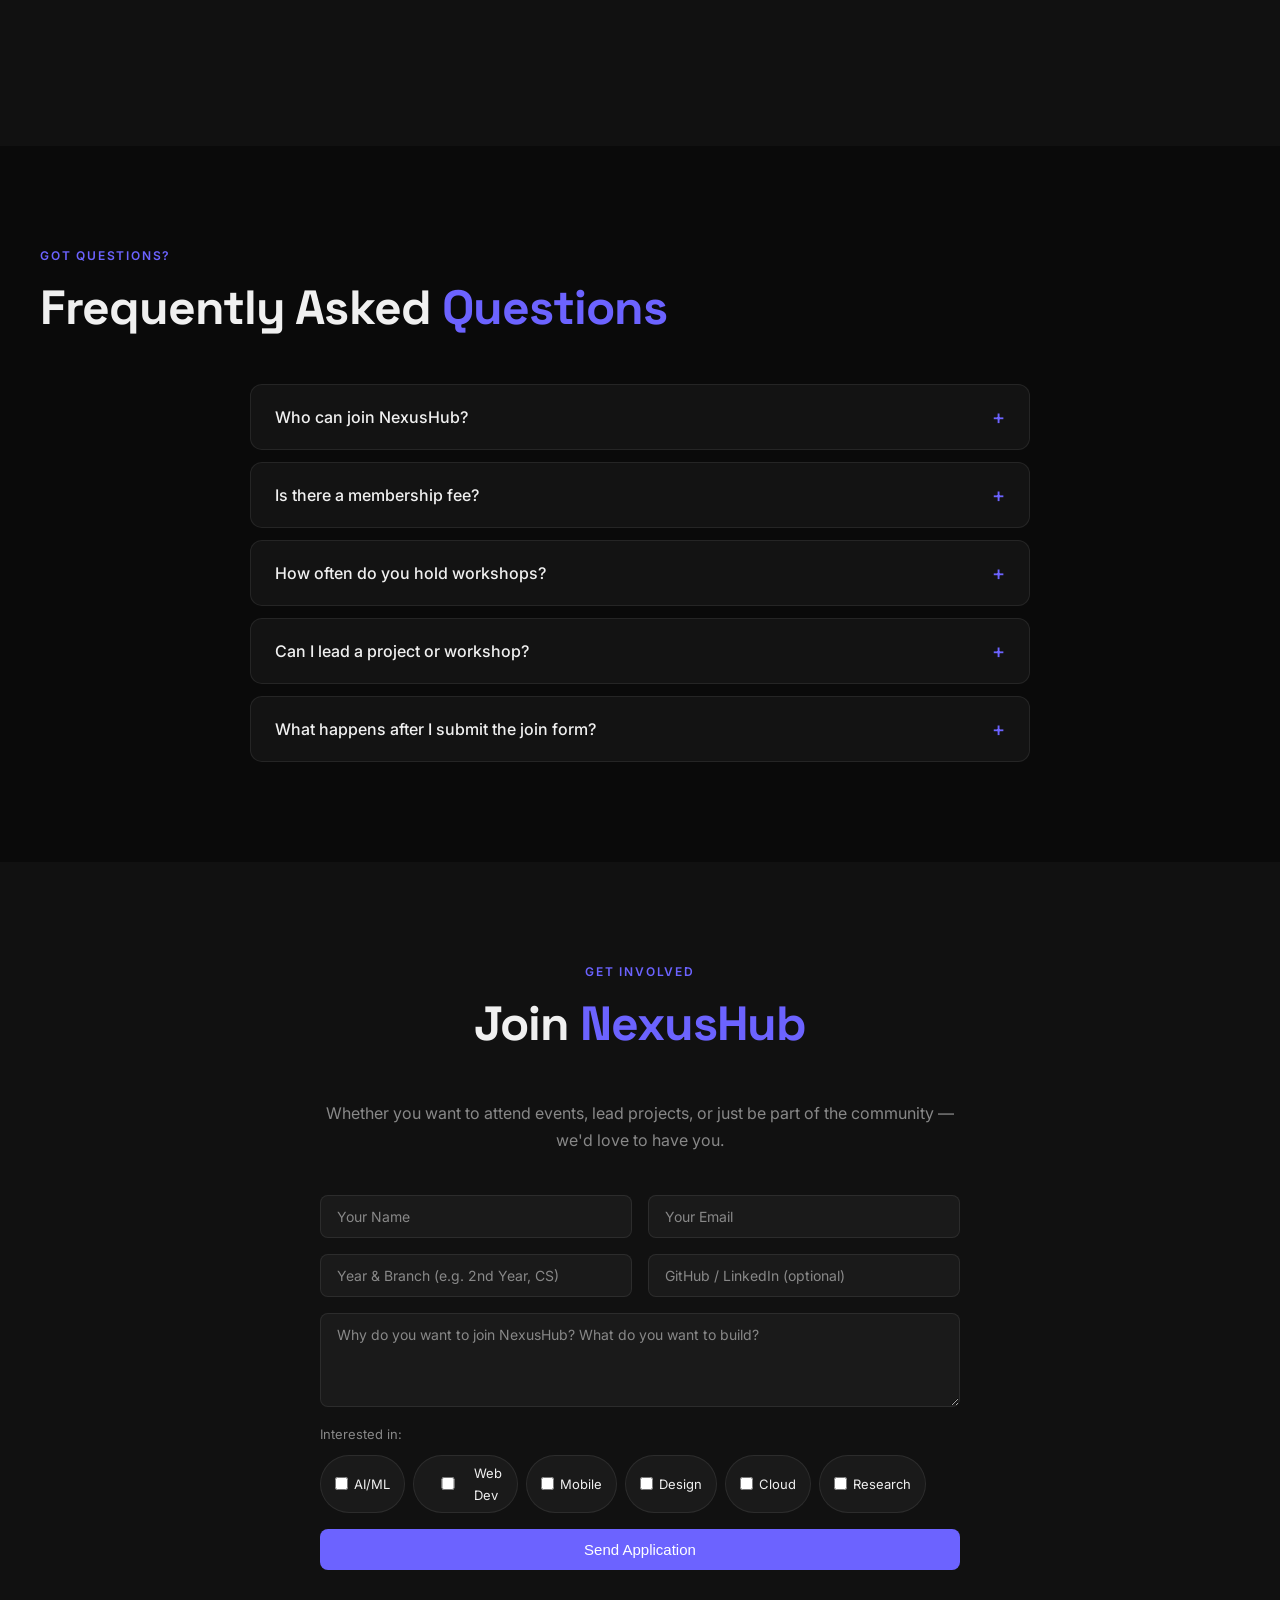
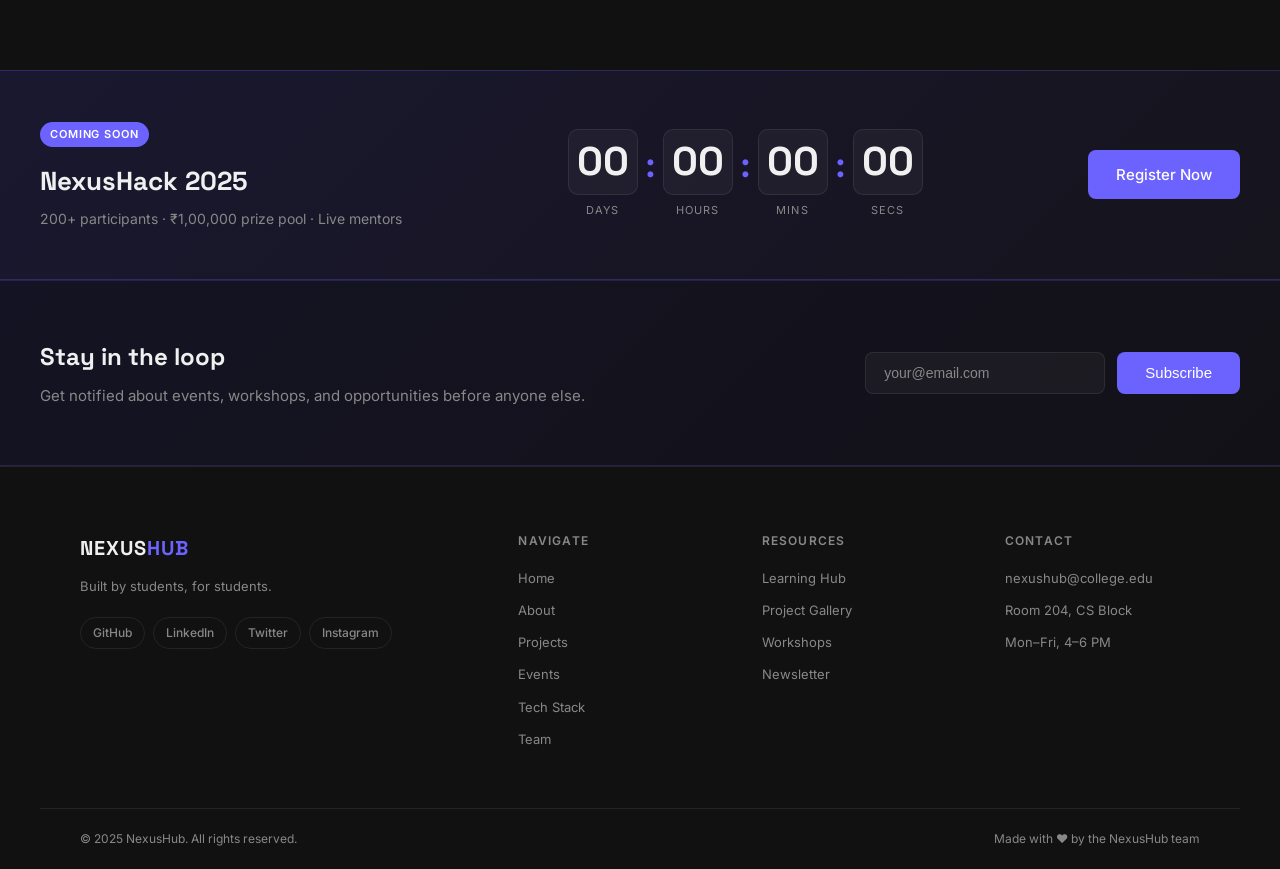
==== commit 0607b020: "feat: add event gallery section with hover overlays Adds a CSS Grid photo gallery section with 6 eve" ====
--- a/index.html
+++ b/index.html
@@ -469,6 +469,40 @@
     </div>
   </section>
 
+  <!-- GALLERY -->
+  <section id="gallery" class="section section-dark">
+    <div class="container">
+      <div class="section-label">Captured Moments</div>
+      <h2>Club <span>Gallery</span></h2>
+      <div class="gallery-grid">
+        <div class="gallery-item gi-wide reveal">
+          <div class="gallery-img gi-1"></div>
+          <div class="gallery-overlay"><span>NexusHack 2024 · Opening Ceremony</span></div>
+        </div>
+        <div class="gallery-item reveal">
+          <div class="gallery-img gi-2"></div>
+          <div class="gallery-overlay"><span>AI Workshop · Nov 2024</span></div>
+        </div>
+        <div class="gallery-item reveal">
+          <div class="gallery-img gi-3"></div>
+          <div class="gallery-overlay"><span>SIH 2025 · Winning Moment</span></div>
+        </div>
+        <div class="gallery-item reveal">
+          <div class="gallery-img gi-4"></div>
+          <div class="gallery-overlay"><span>Cloud Computing Bootcamp</span></div>
+        </div>
+        <div class="gallery-item gi-wide reveal">
+          <div class="gallery-img gi-5"></div>
+          <div class="gallery-overlay"><span>100 Members Celebration · Mar 2025</span></div>
+        </div>
+        <div class="gallery-item reveal">
+          <div class="gallery-img gi-6"></div>
+          <div class="gallery-overlay"><span>Industry Mentorship Session</span></div>
+        </div>
+      </div>
+    </div>
+  </section>
+
   <!-- FAQ -->
   <section id="faq" class="section">
     <div class="container">
--- a/style.css
+++ b/style.css
@@ -260,6 +260,23 @@
 .interest-tag:hover { border-color: rgba(108,99,255,0.4); color: var(--accent2); }
 .interest-tag input { accent-color: var(--accent); }
 .form-success { color: #4ade80; font-size: 15px; margin-top: 16px; text-align: center; }
+
+/* GALLERY */
+.gallery-grid { display: grid; grid-template-columns: repeat(3, 1fr); gap: 16px; margin-top: 48px; }
+.gallery-item { position: relative; border-radius: 12px; overflow: hidden; aspect-ratio: 4/3; cursor: pointer; }
+.gallery-item.gi-wide { grid-column: span 2; }
+.gallery-img { width: 100%; height: 100%; background-size: cover; background-position: center; transition: transform 0.5s ease; }
+.gallery-item:hover .gallery-img { transform: scale(1.06); }
+.gi-1 { background: linear-gradient(135deg, #1e1b4b 0%, #312e81 50%, #4338ca 100%); }
+.gi-2 { background: linear-gradient(135deg, #0f172a 0%, #1e3a5f 50%, #0284c7 100%); }
+.gi-3 { background: linear-gradient(135deg, #14532d 0%, #166534 50%, #16a34a 100%); }
+.gi-4 { background: linear-gradient(135deg, #1c1917 0%, #44403c 50%, #78716c 100%); }
+.gi-5 { background: linear-gradient(135deg, #1e1b4b 0%, #6C63FF 50%, #a78bfa 100%); }
+.gi-6 { background: linear-gradient(135deg, #450a0a 0%, #991b1b 50%, #dc2626 100%); }
+.gallery-overlay { position: absolute; inset: 0; background: rgba(0,0,0,0.55); display: flex; align-items: flex-end; padding: 16px; opacity: 0; transition: opacity 0.3s; }
+.gallery-item:hover .gallery-overlay { opacity: 1; }
+.gallery-overlay span { color: #fff; font-size: 13px; font-weight: 500; }
+@media (max-width: 768px) { .gallery-grid { grid-template-columns: 1fr 1fr; } .gallery-item.gi-wide { grid-column: span 2; } }
 
 /* FAQ */
 .faq-list { margin-top: 48px; max-width: 780px; margin-left: auto; margin-right: auto; display: flex; flex-direction: column; gap: 12px; }
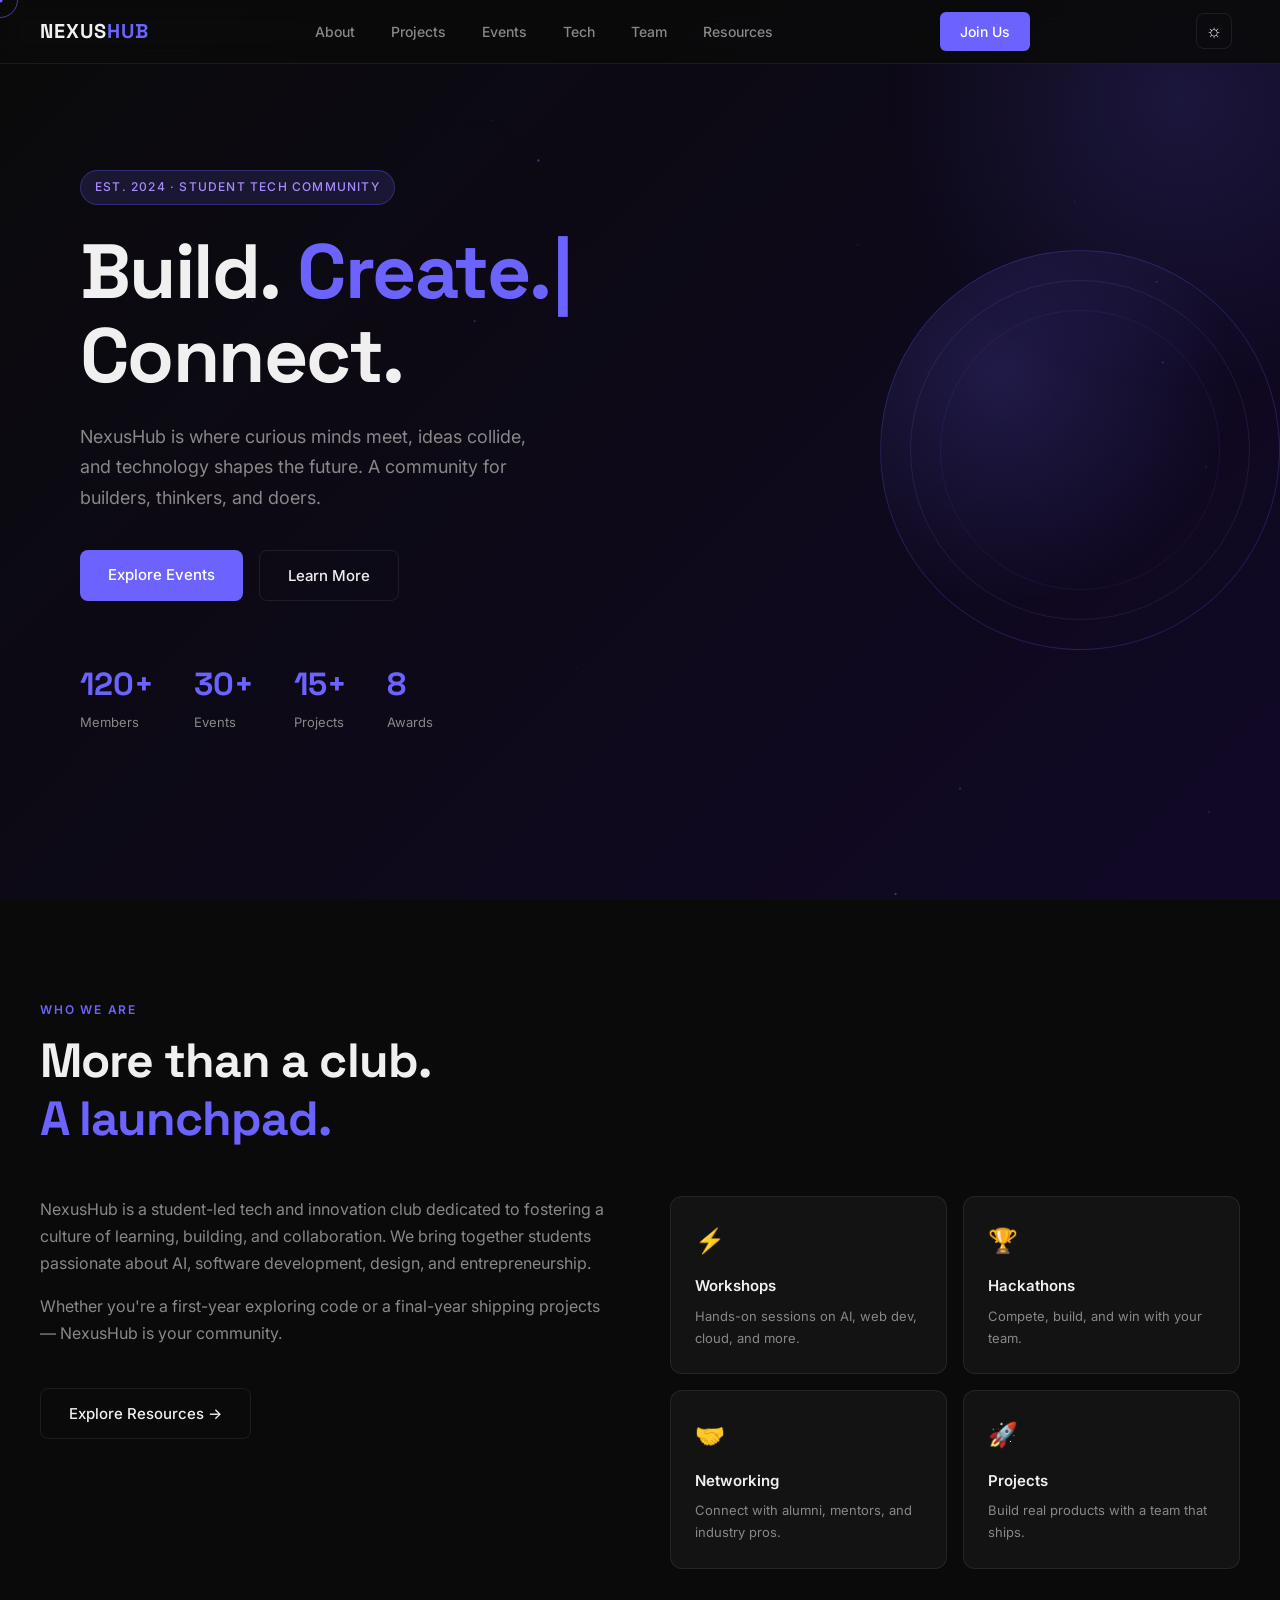
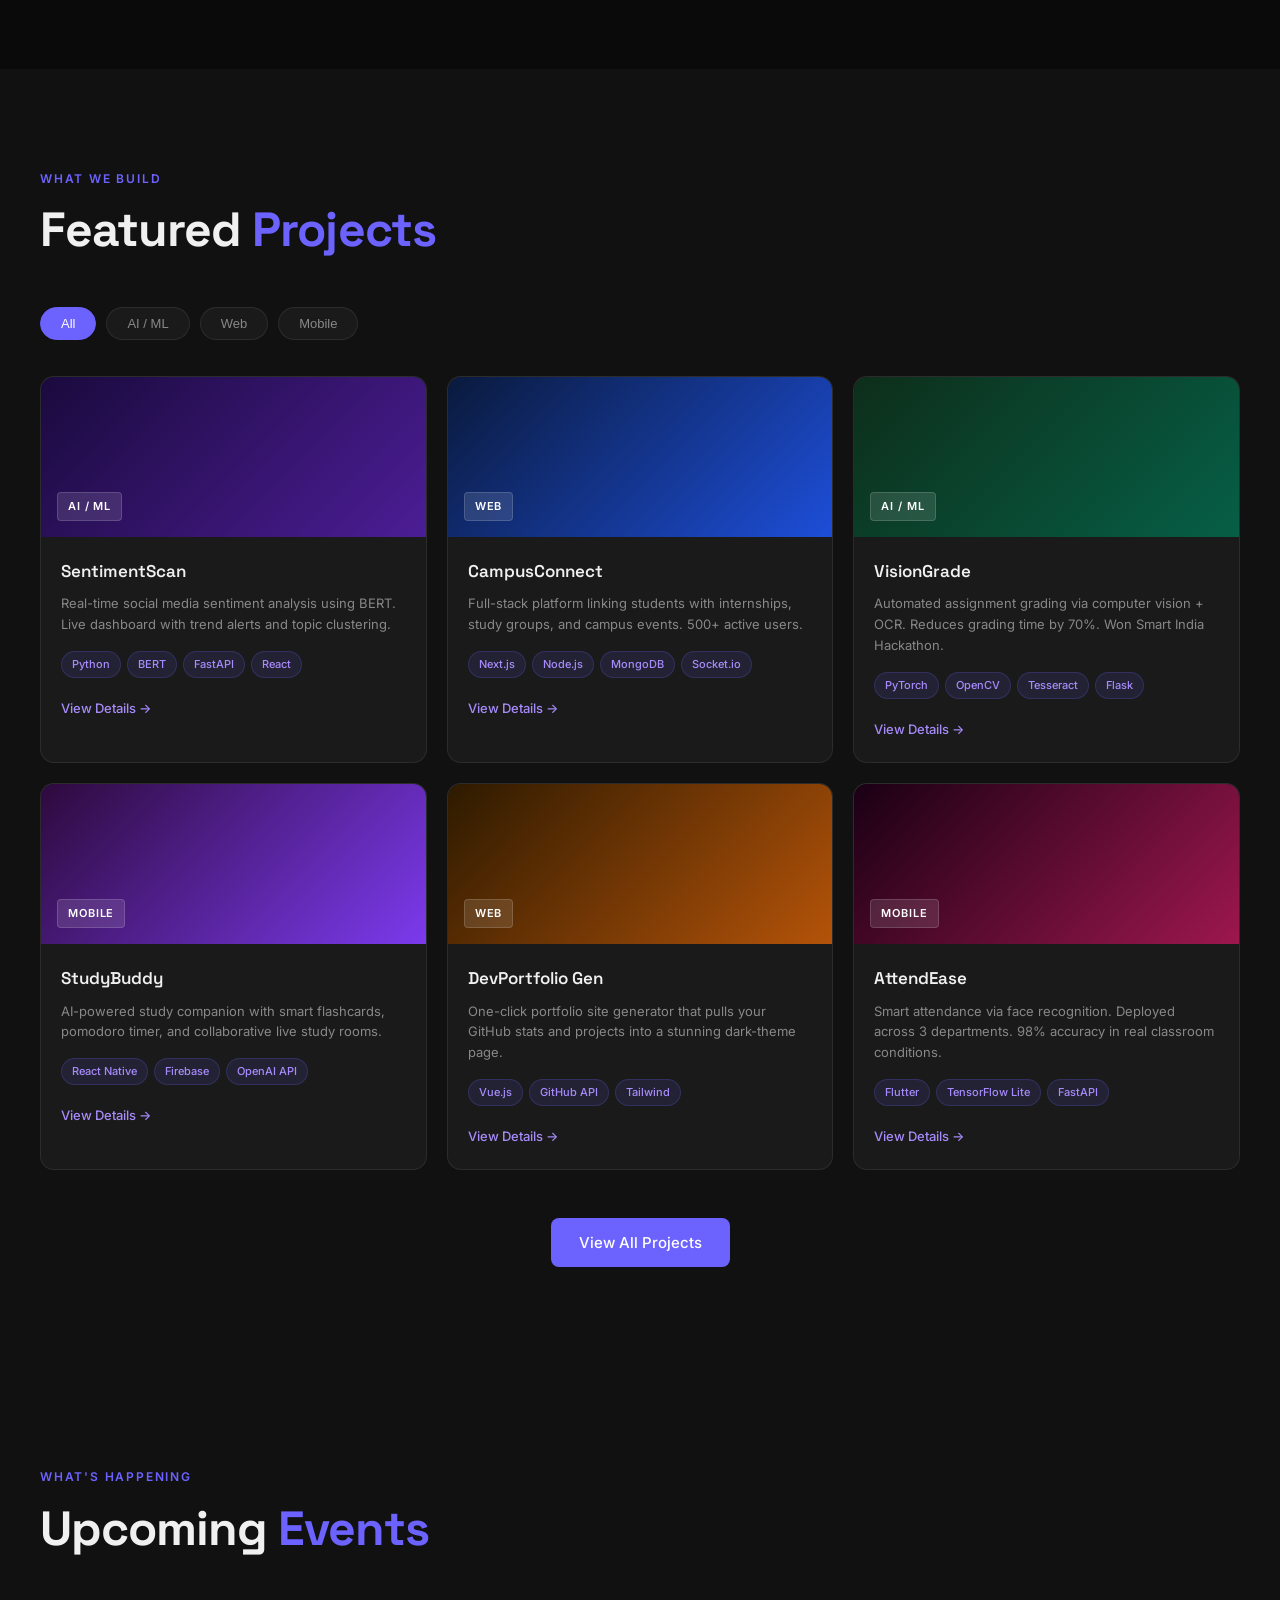
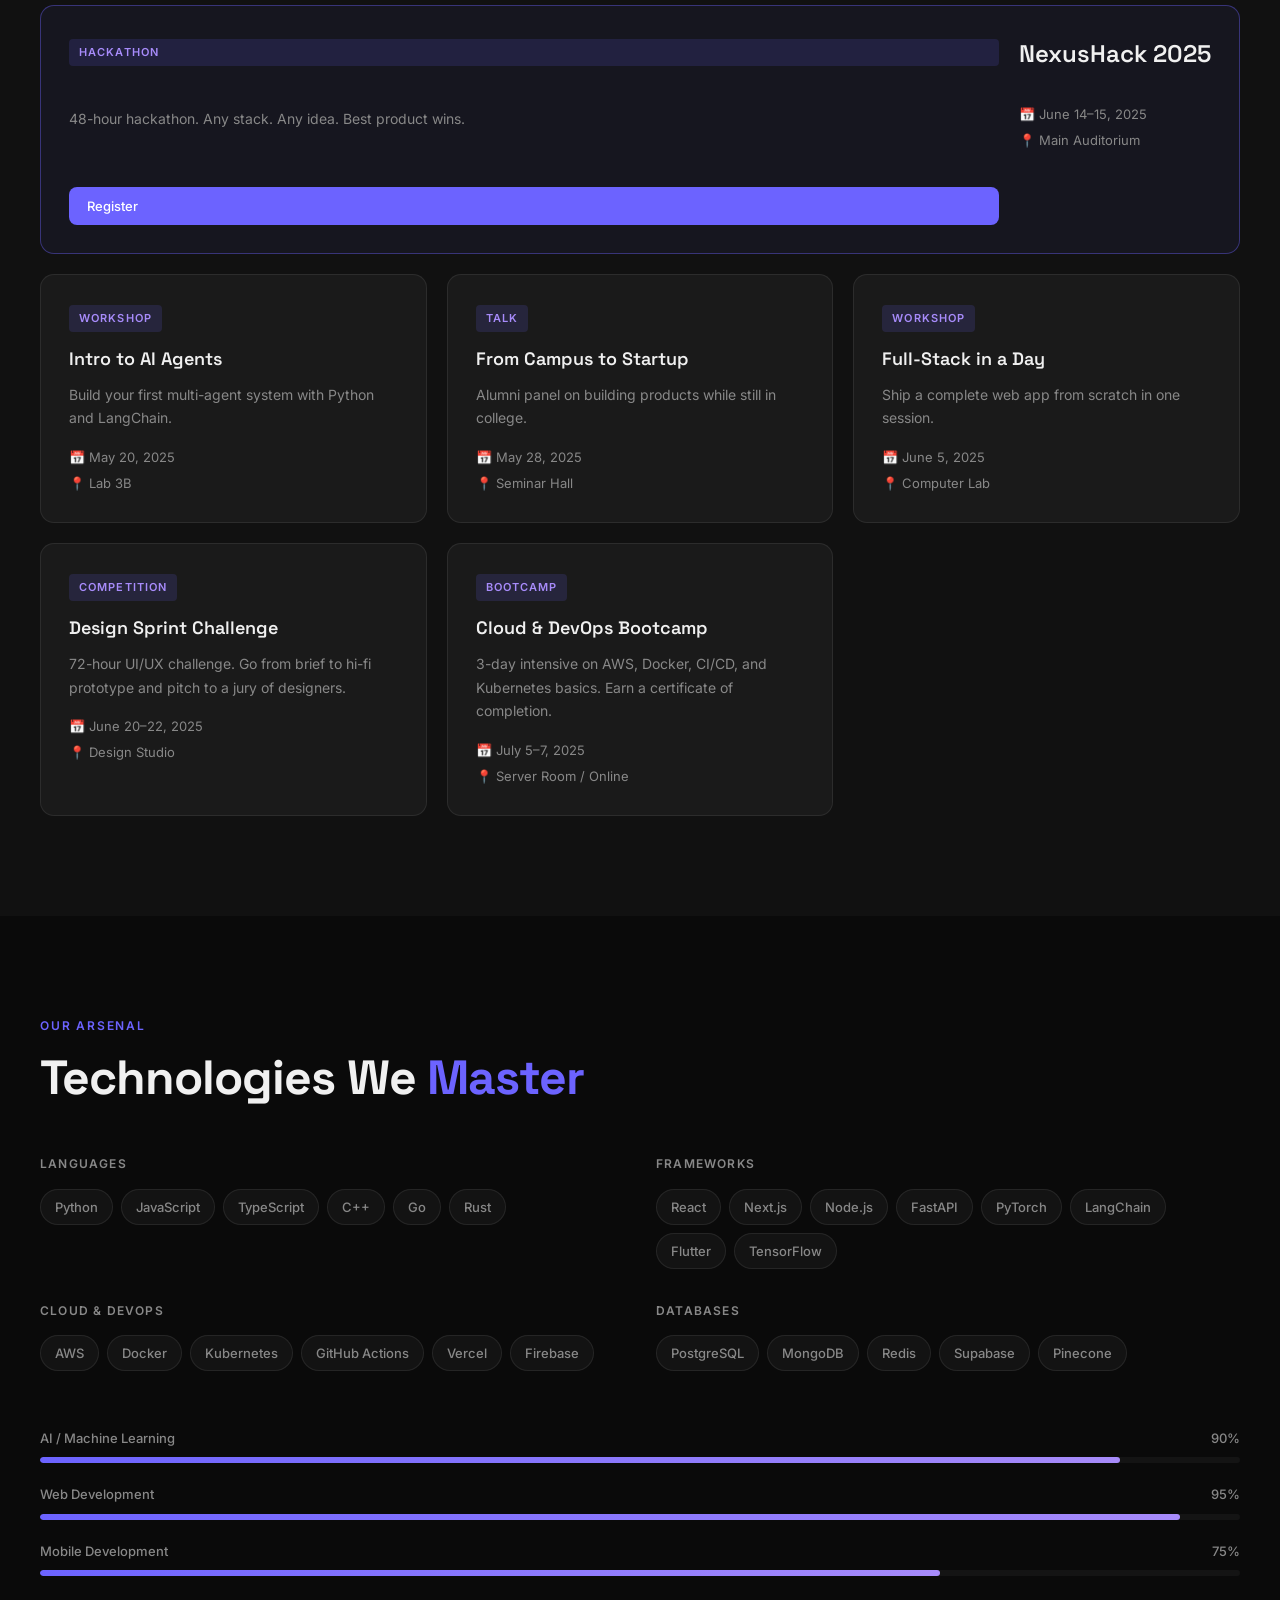
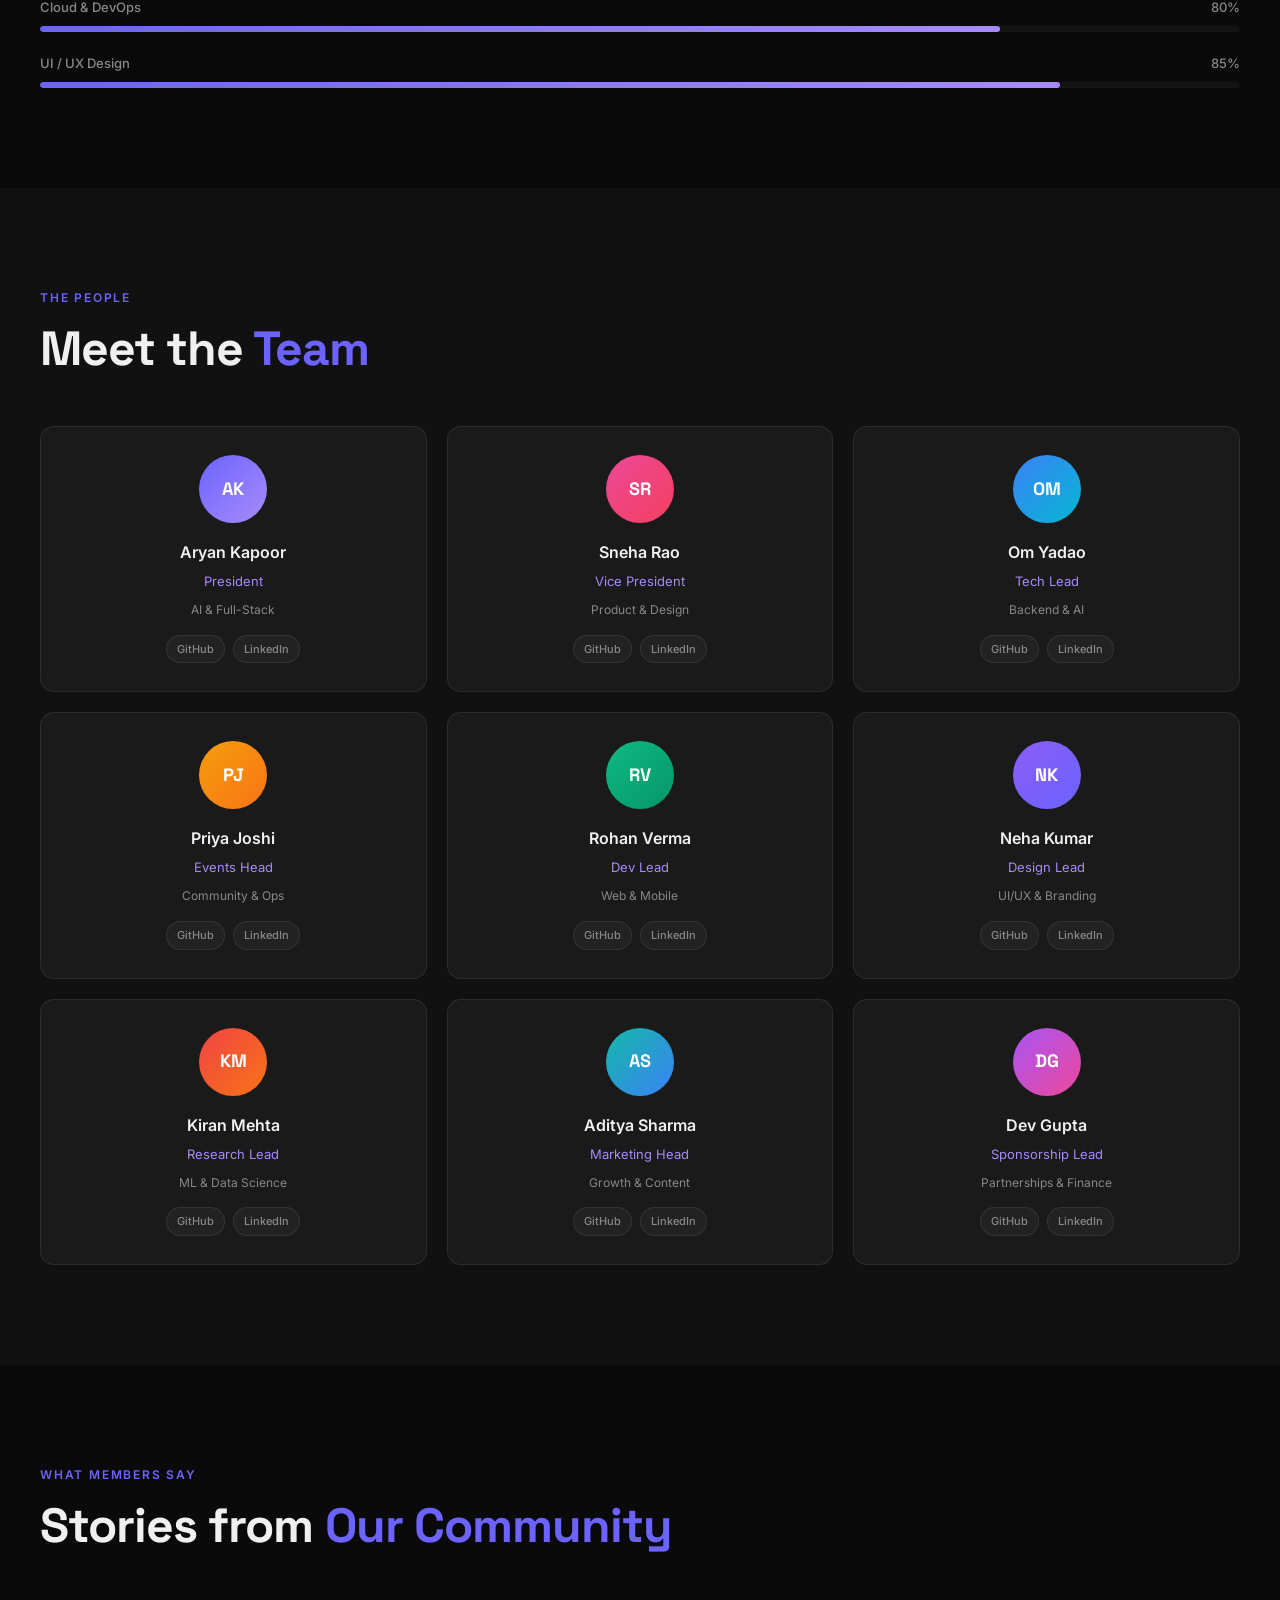
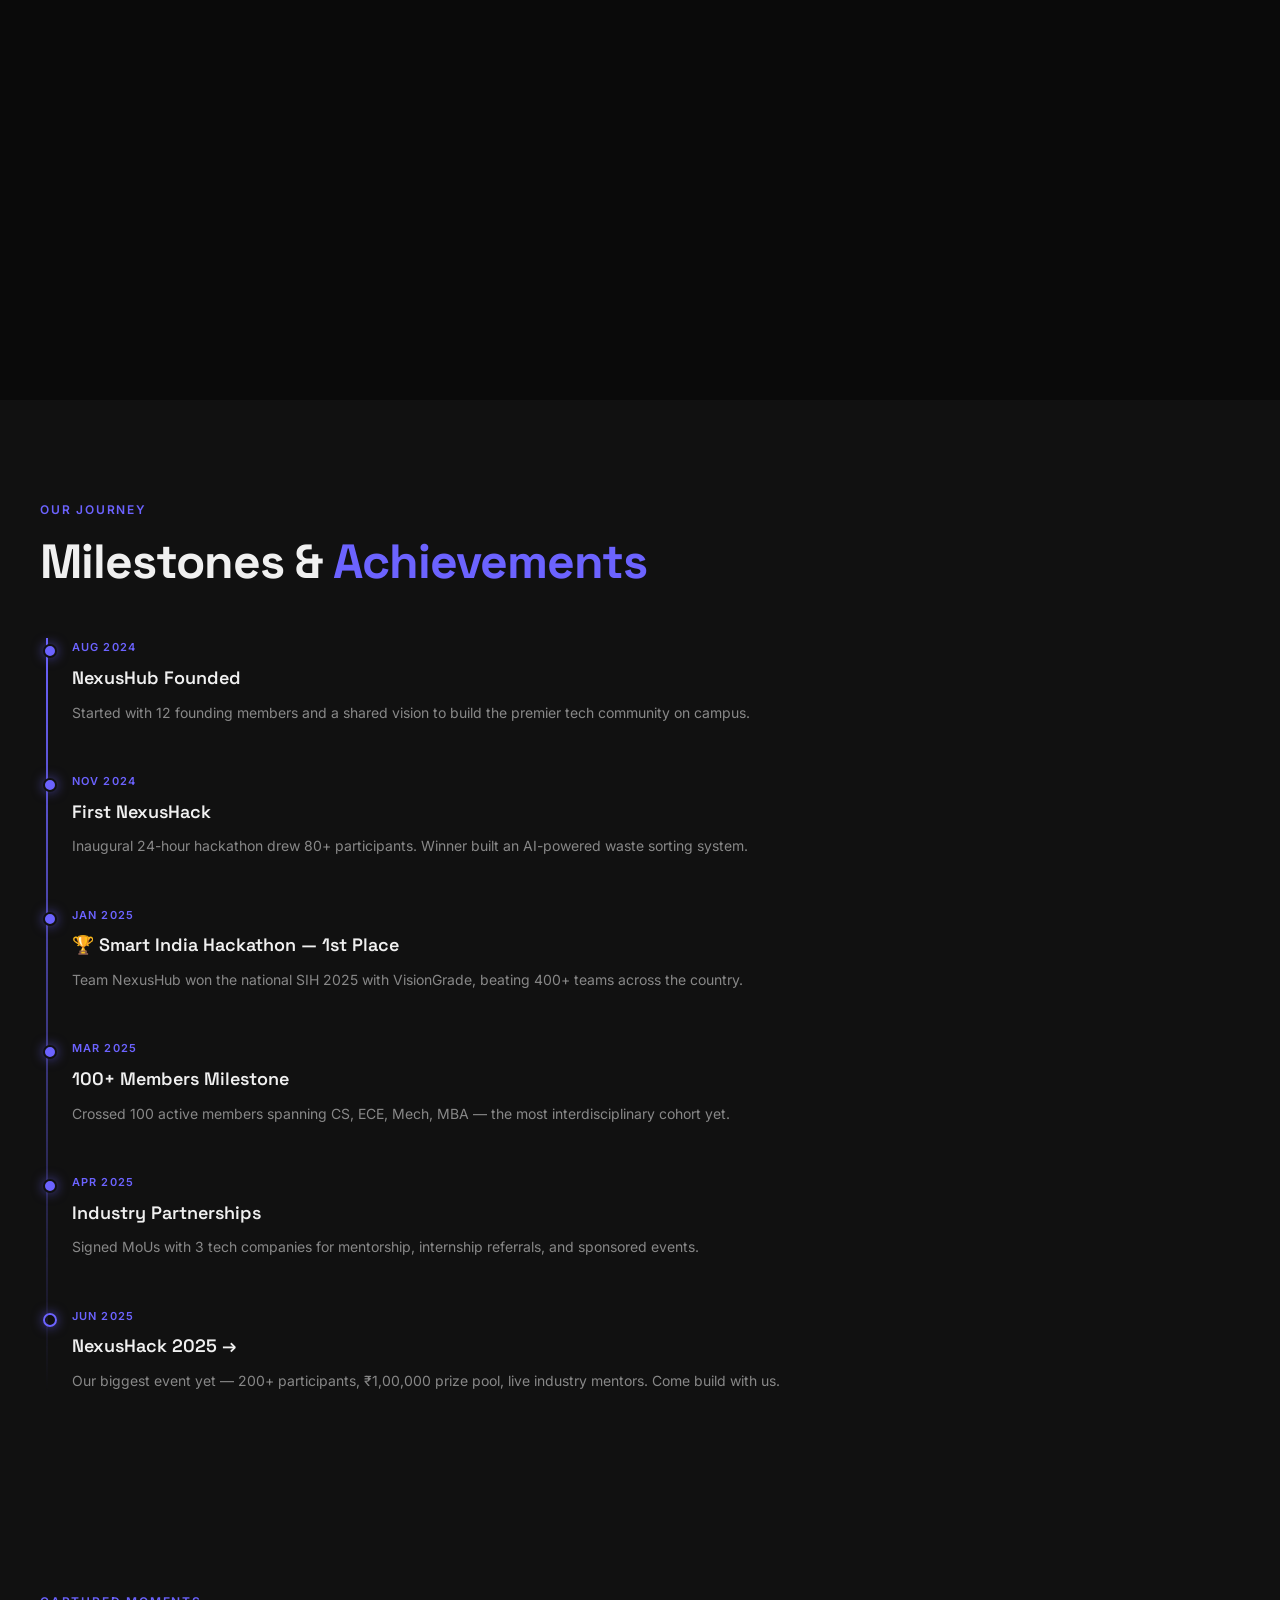
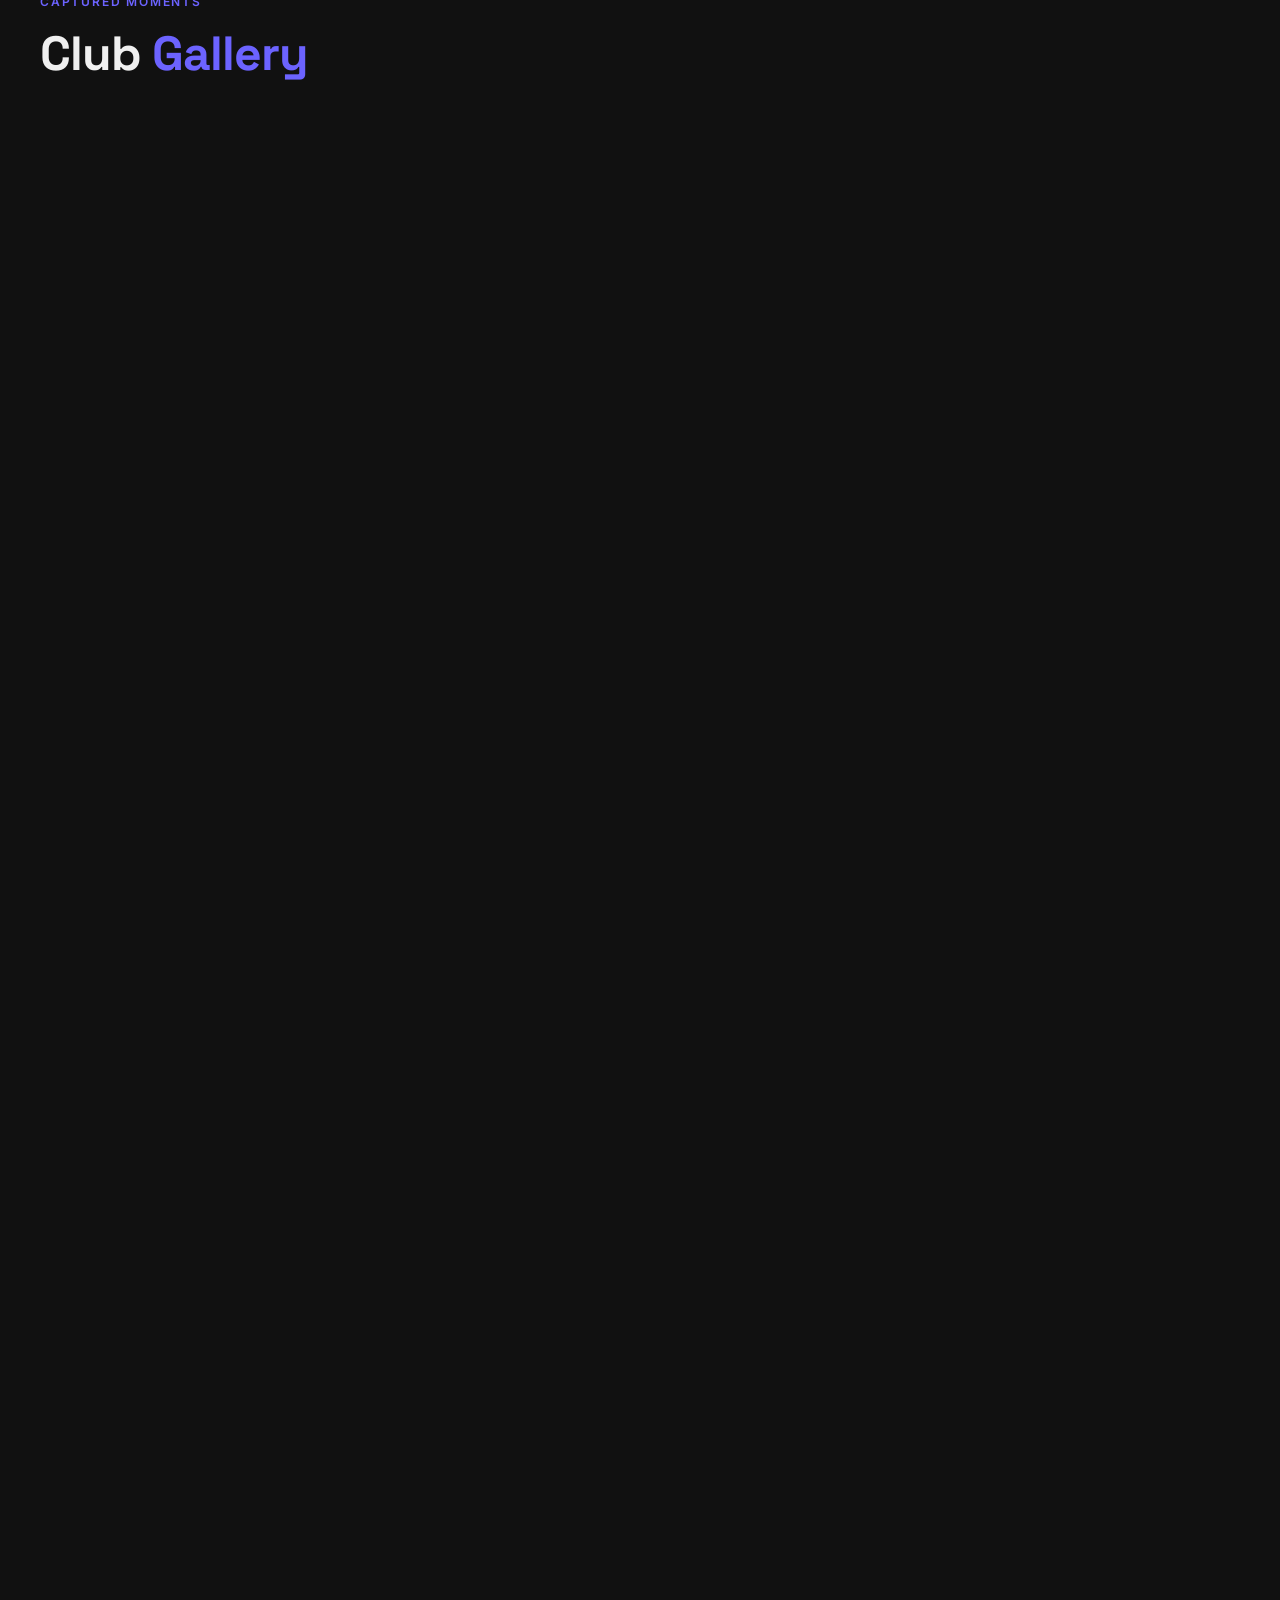
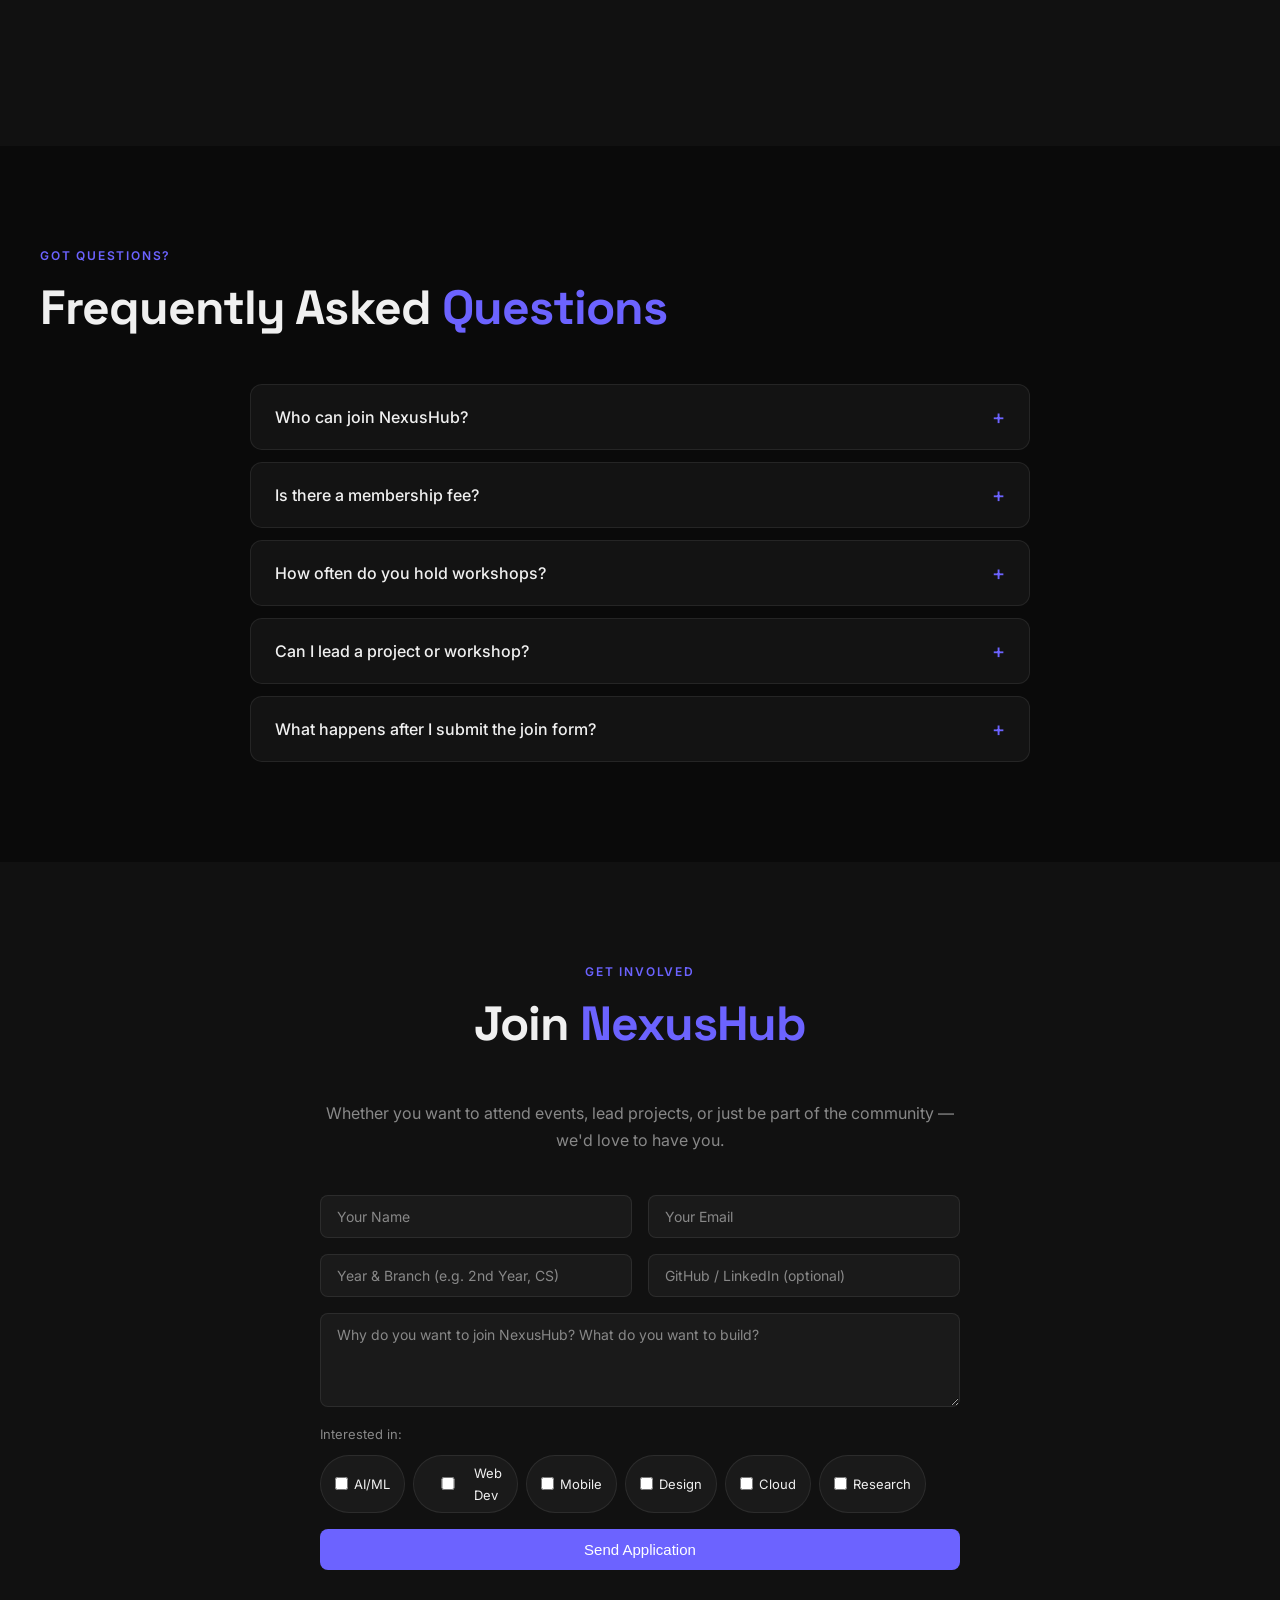
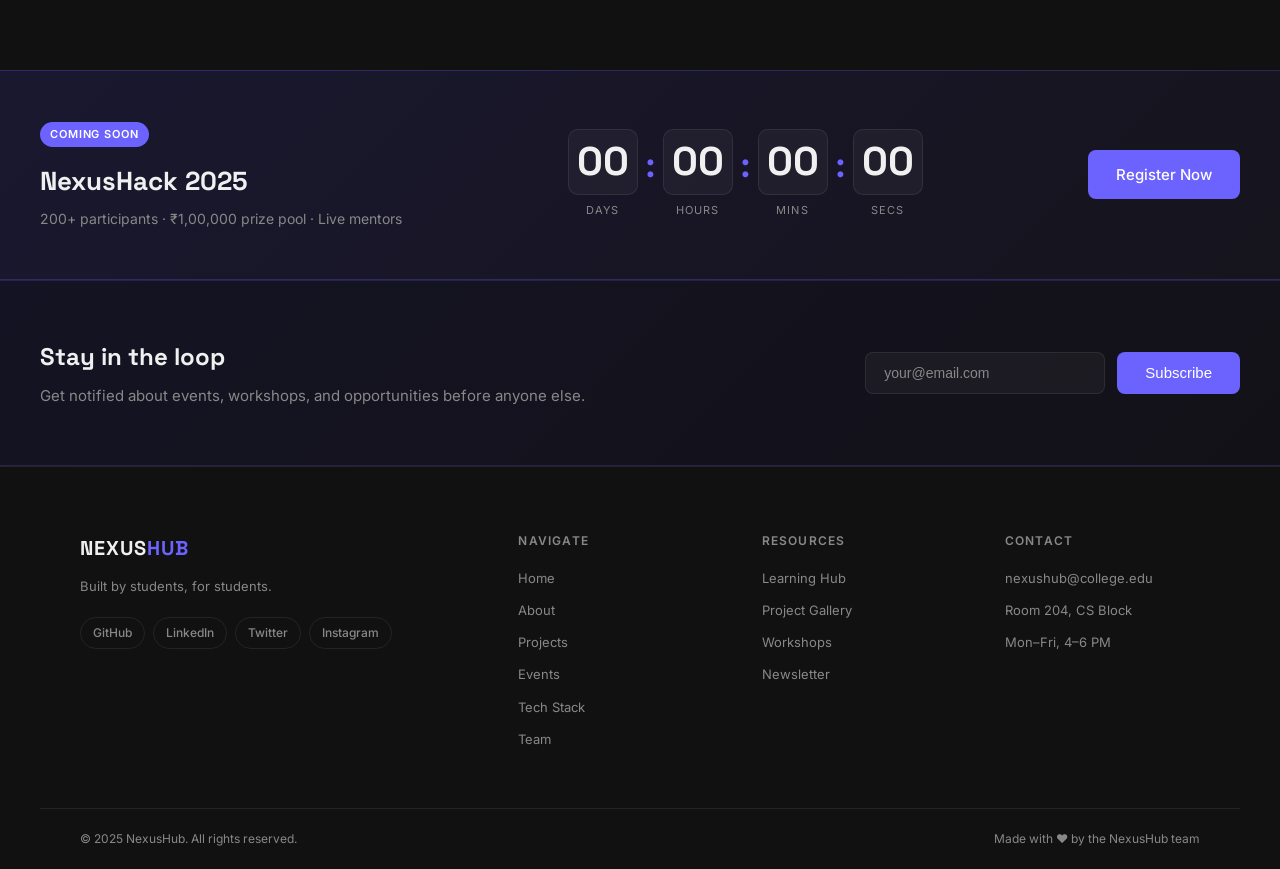
==== commit 6ddef11e: "feat: add toast notification system for form feedback Replaces inline success/error messages with a " ====
--- a/index.html
+++ b/index.html
@@ -13,6 +13,7 @@
   <div id="custom-cursor"></div>
   <div id="cursor-dot"></div>
   <button id="back-to-top" onclick="window.scrollTo({top:0,behavior:'smooth'})" title="Back to top">&#8679;</button>
+  <div id="toast-container"></div>
 
   <!-- PRELOADER -->
   <div id="preloader">
--- a/style.css
+++ b/style.css
@@ -35,6 +35,14 @@
 .preloader-bar { width: 200px; height: 3px; background: var(--border); border-radius: 2px; overflow: hidden; }
 .preloader-fill { height: 100%; width: 0; background: linear-gradient(90deg, var(--accent), var(--accent2)); border-radius: 2px; animation: preload 1.2s ease forwards; }
 @keyframes preload { 0% { width: 0; } 70% { width: 85%; } 100% { width: 100%; } }
+
+/* TOAST NOTIFICATIONS */
+#toast-container { position: fixed; bottom: 88px; right: 24px; z-index: 9000; display: flex; flex-direction: column; gap: 10px; pointer-events: none; }
+.toast { display: flex; align-items: center; gap: 10px; background: var(--bg2); border: 1px solid var(--border); color: var(--text); font-size: 14px; padding: 14px 20px; border-radius: 10px; box-shadow: 0 8px 24px rgba(0,0,0,0.4); opacity: 0; transform: translateX(24px); transition: opacity 0.35s, transform 0.35s; max-width: 320px; pointer-events: auto; }
+.toast.toast-visible { opacity: 1; transform: translateX(0); }
+.toast-success { border-left: 3px solid #4ade80; }
+.toast-error { border-left: 3px solid #f87171; }
+.toast-icon { flex-shrink: 0; }
 
 /* BACK TO TOP */
 #back-to-top { position: fixed; bottom: 32px; right: 32px; width: 44px; height: 44px; background: var(--accent); color: #fff; border: none; border-radius: 50%; font-size: 22px; cursor: pointer; z-index: 999; opacity: 0; transform: translateY(20px); transition: opacity 0.3s, transform 0.3s; display: flex; align-items: center; justify-content: center; box-shadow: 0 4px 16px rgba(108,99,255,0.4); }
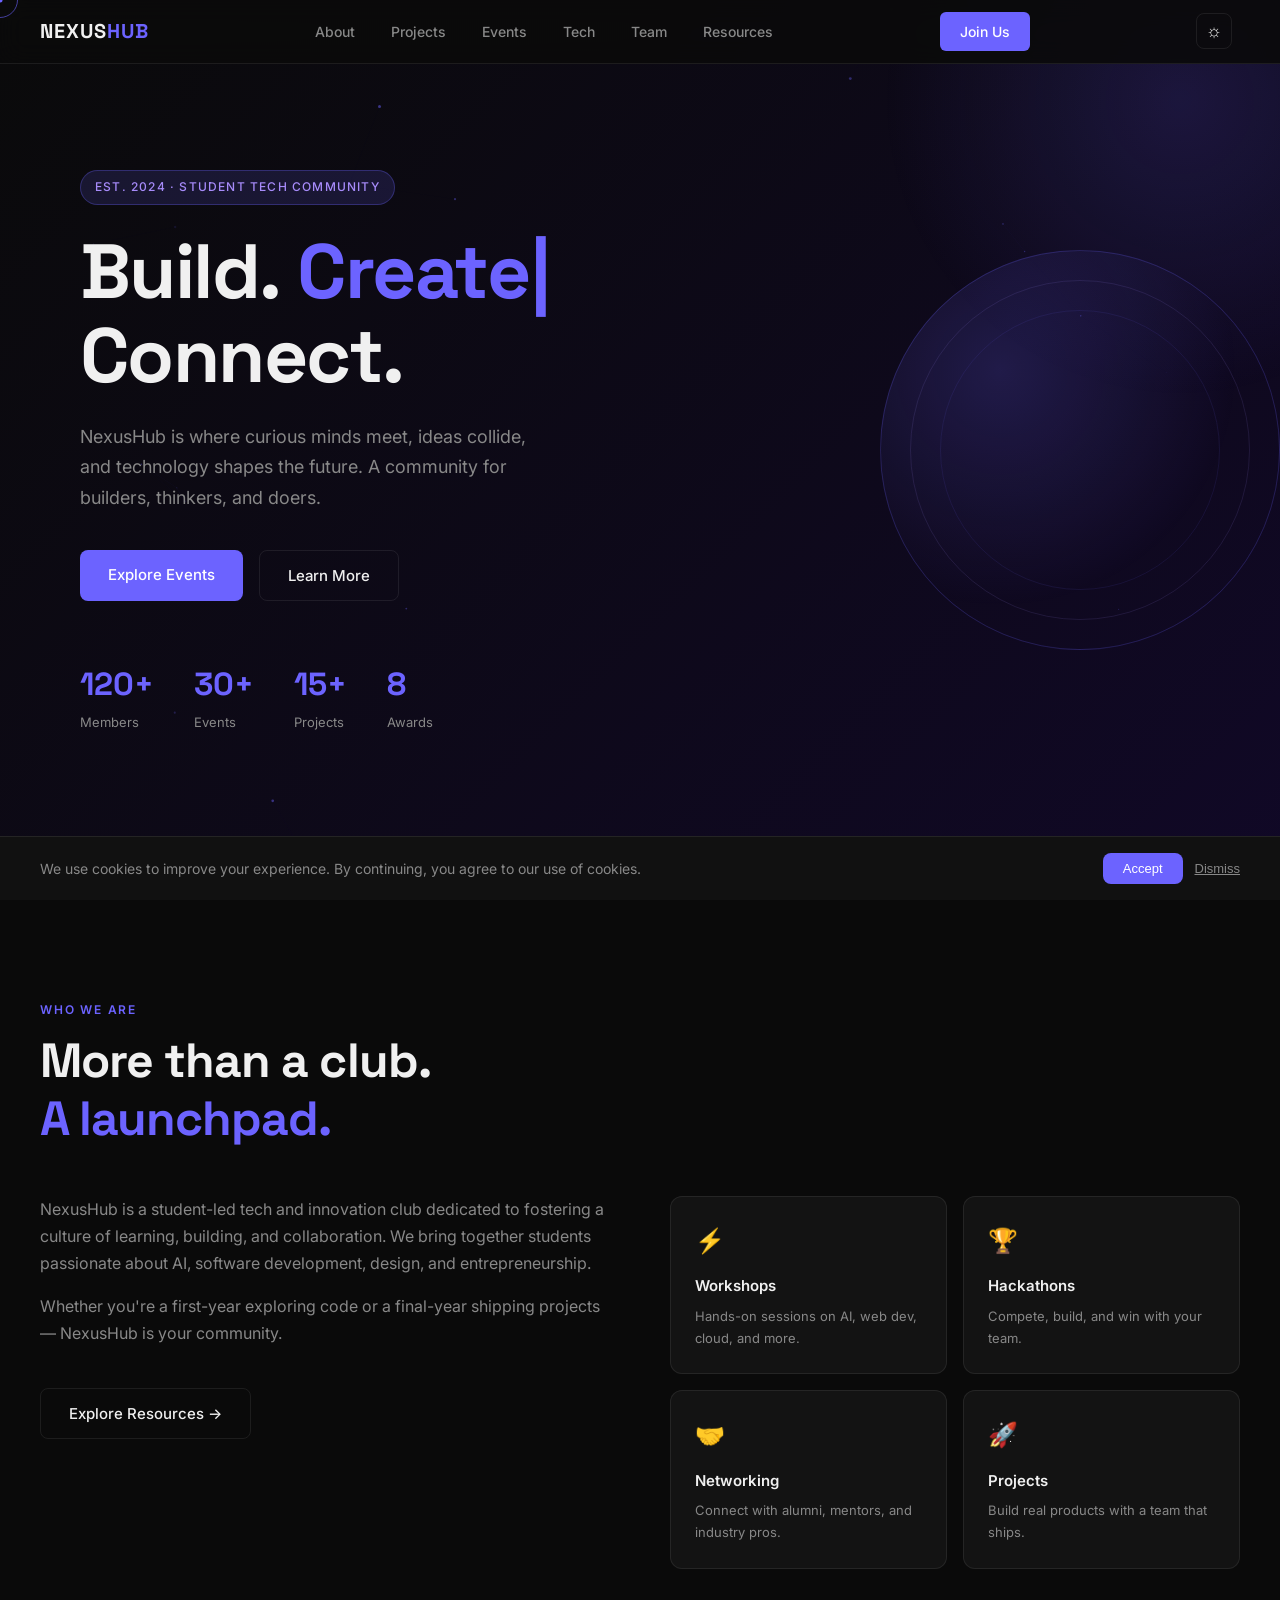
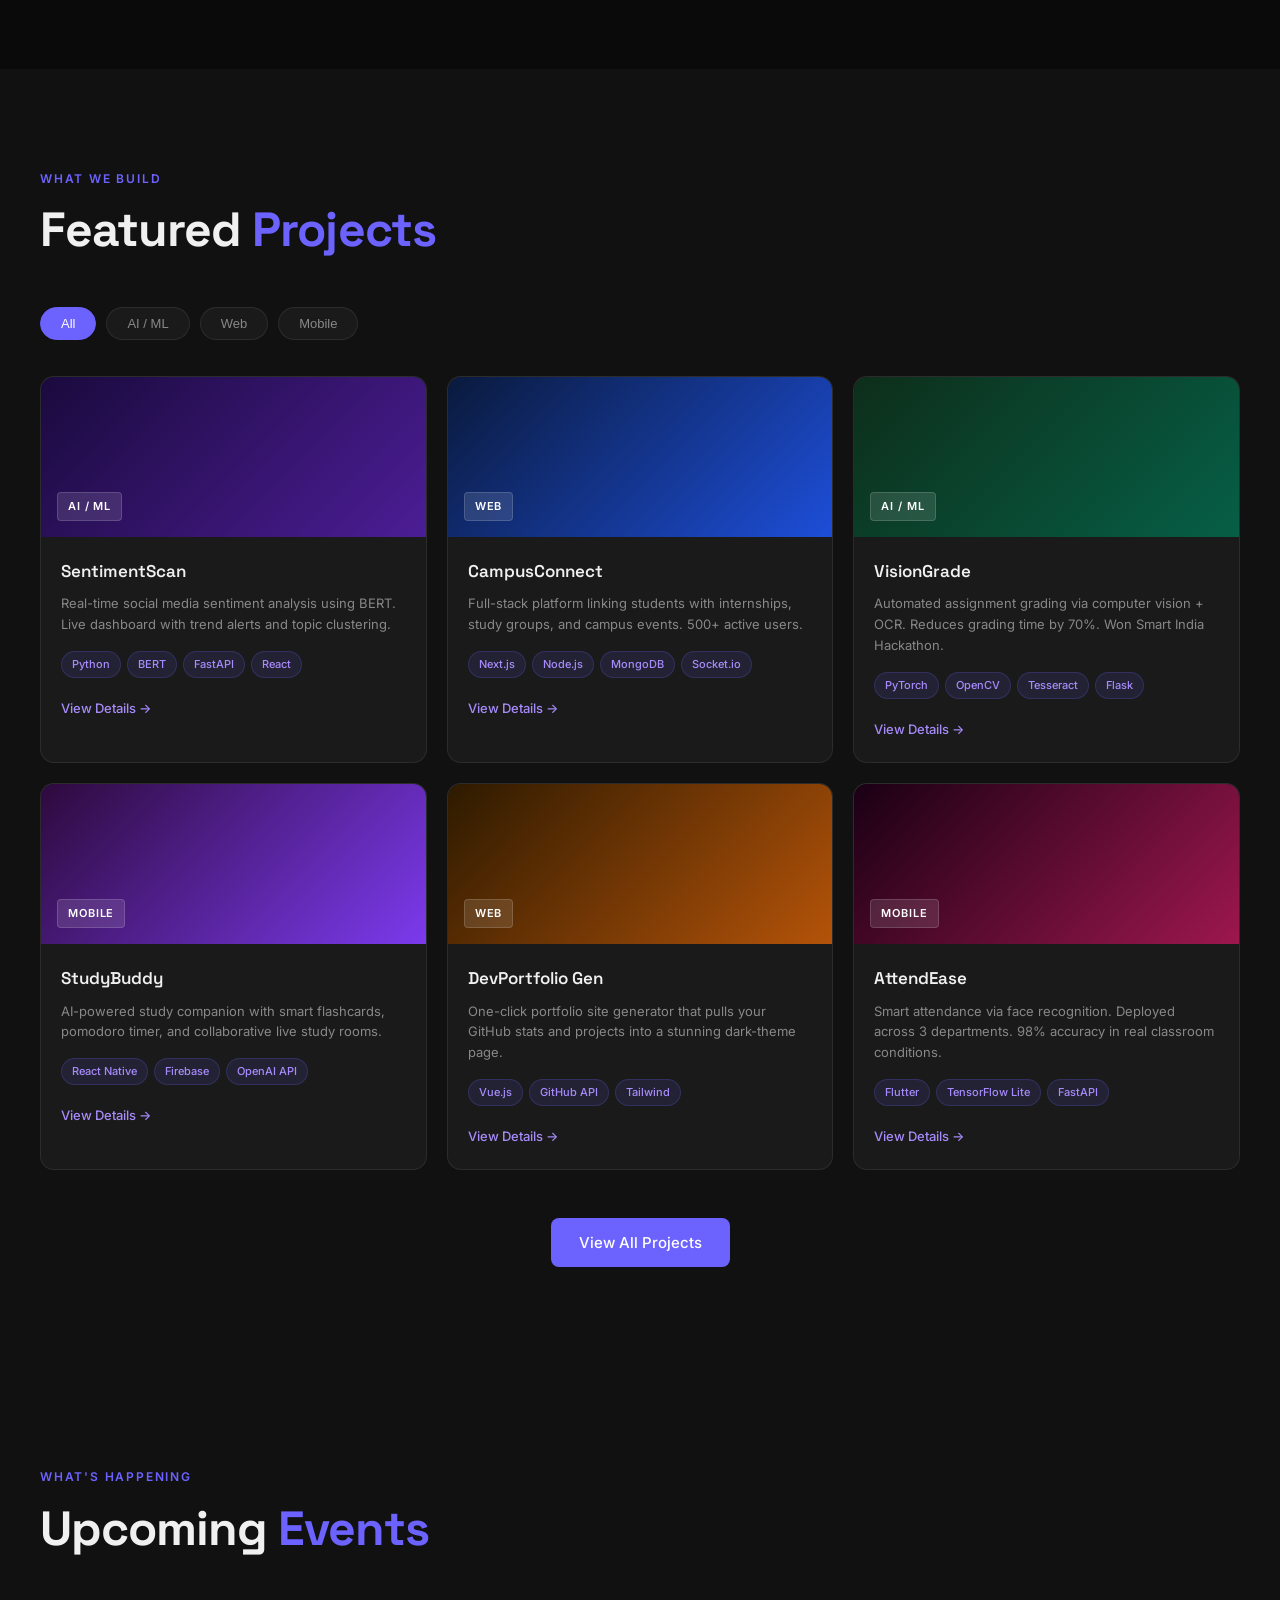
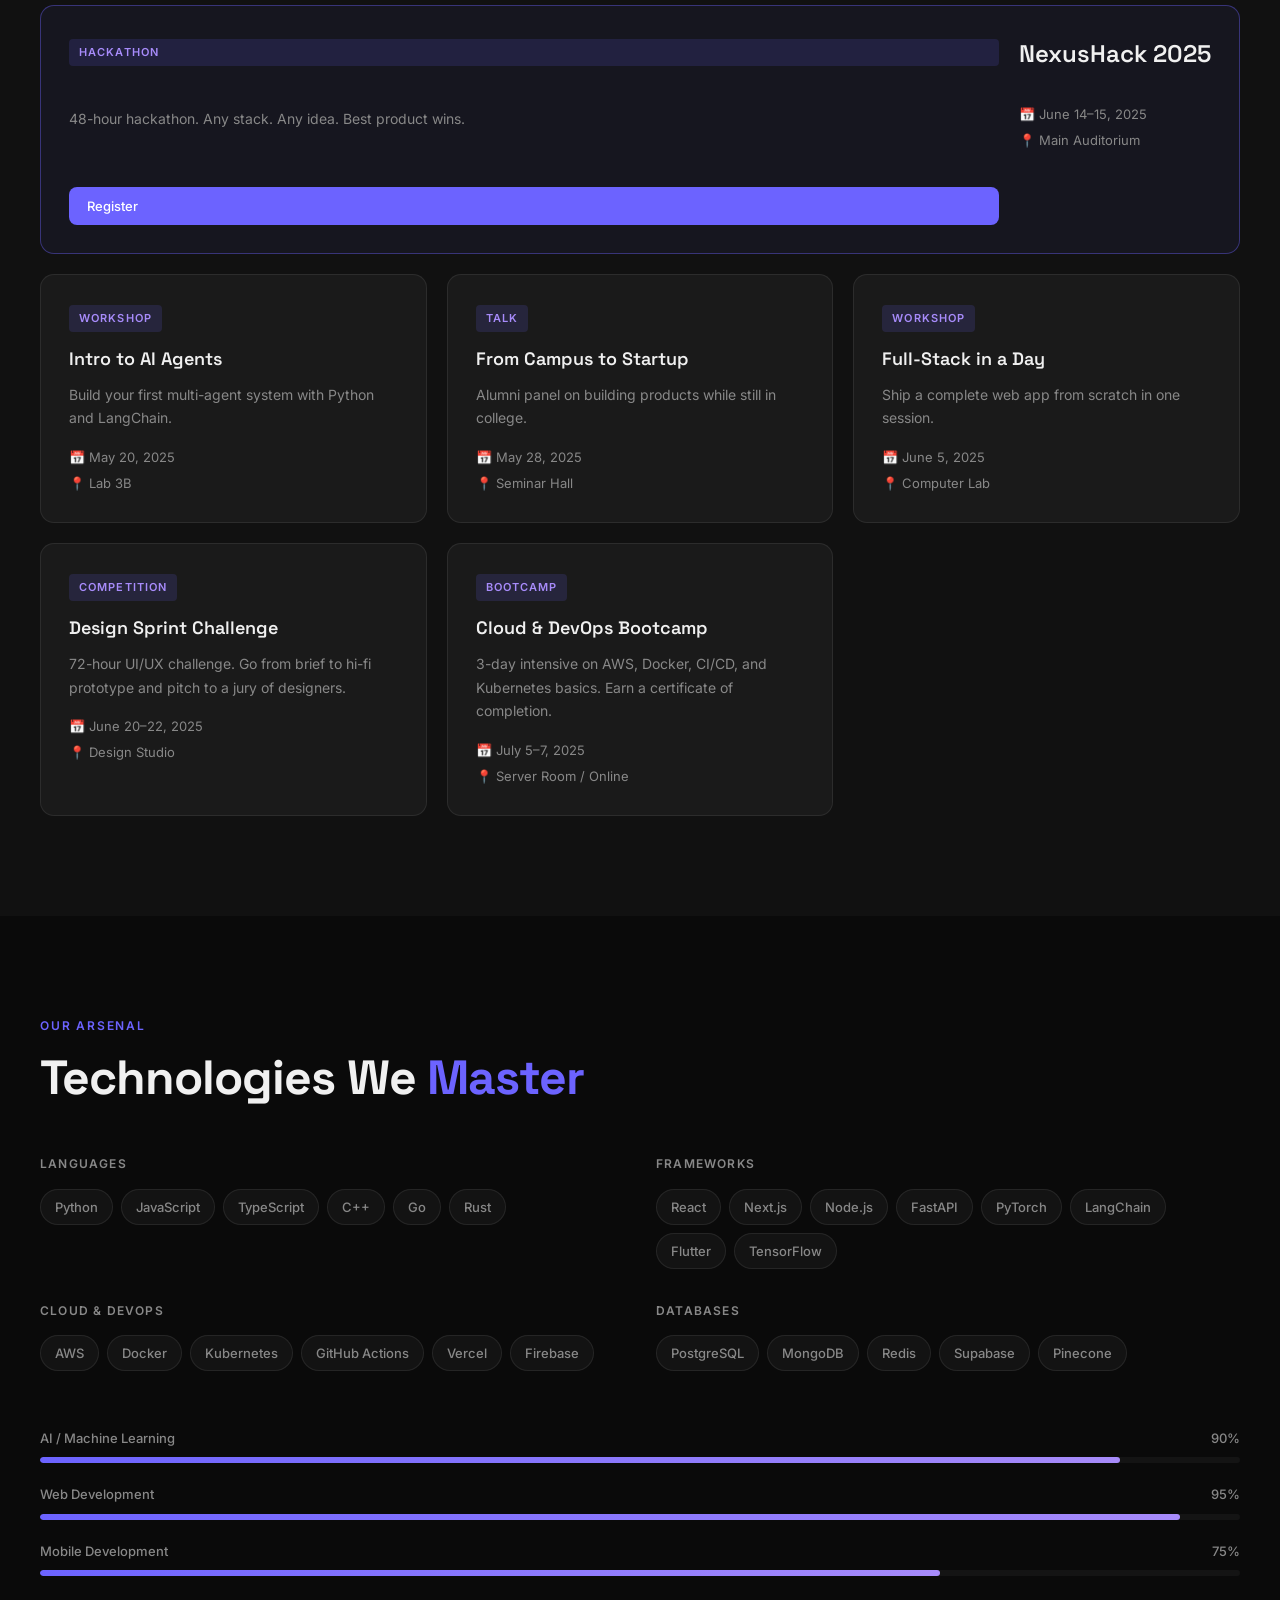
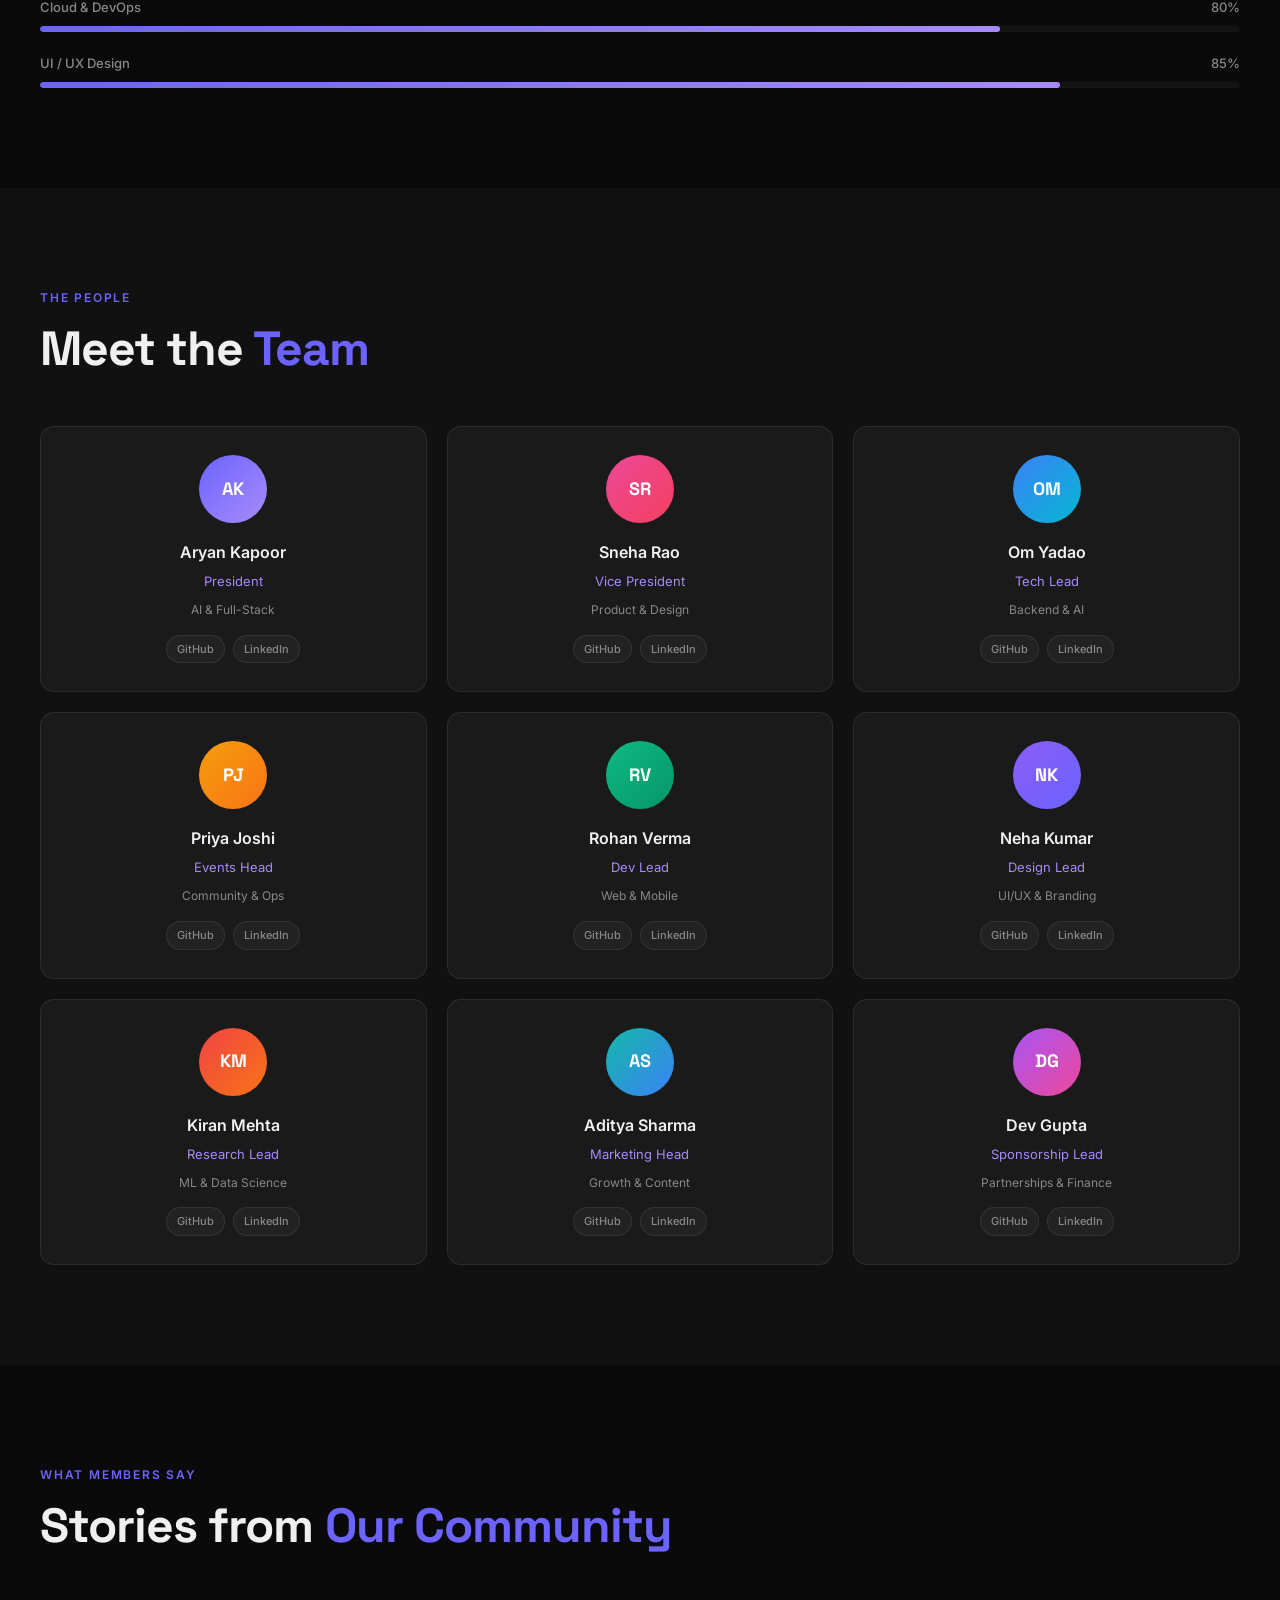
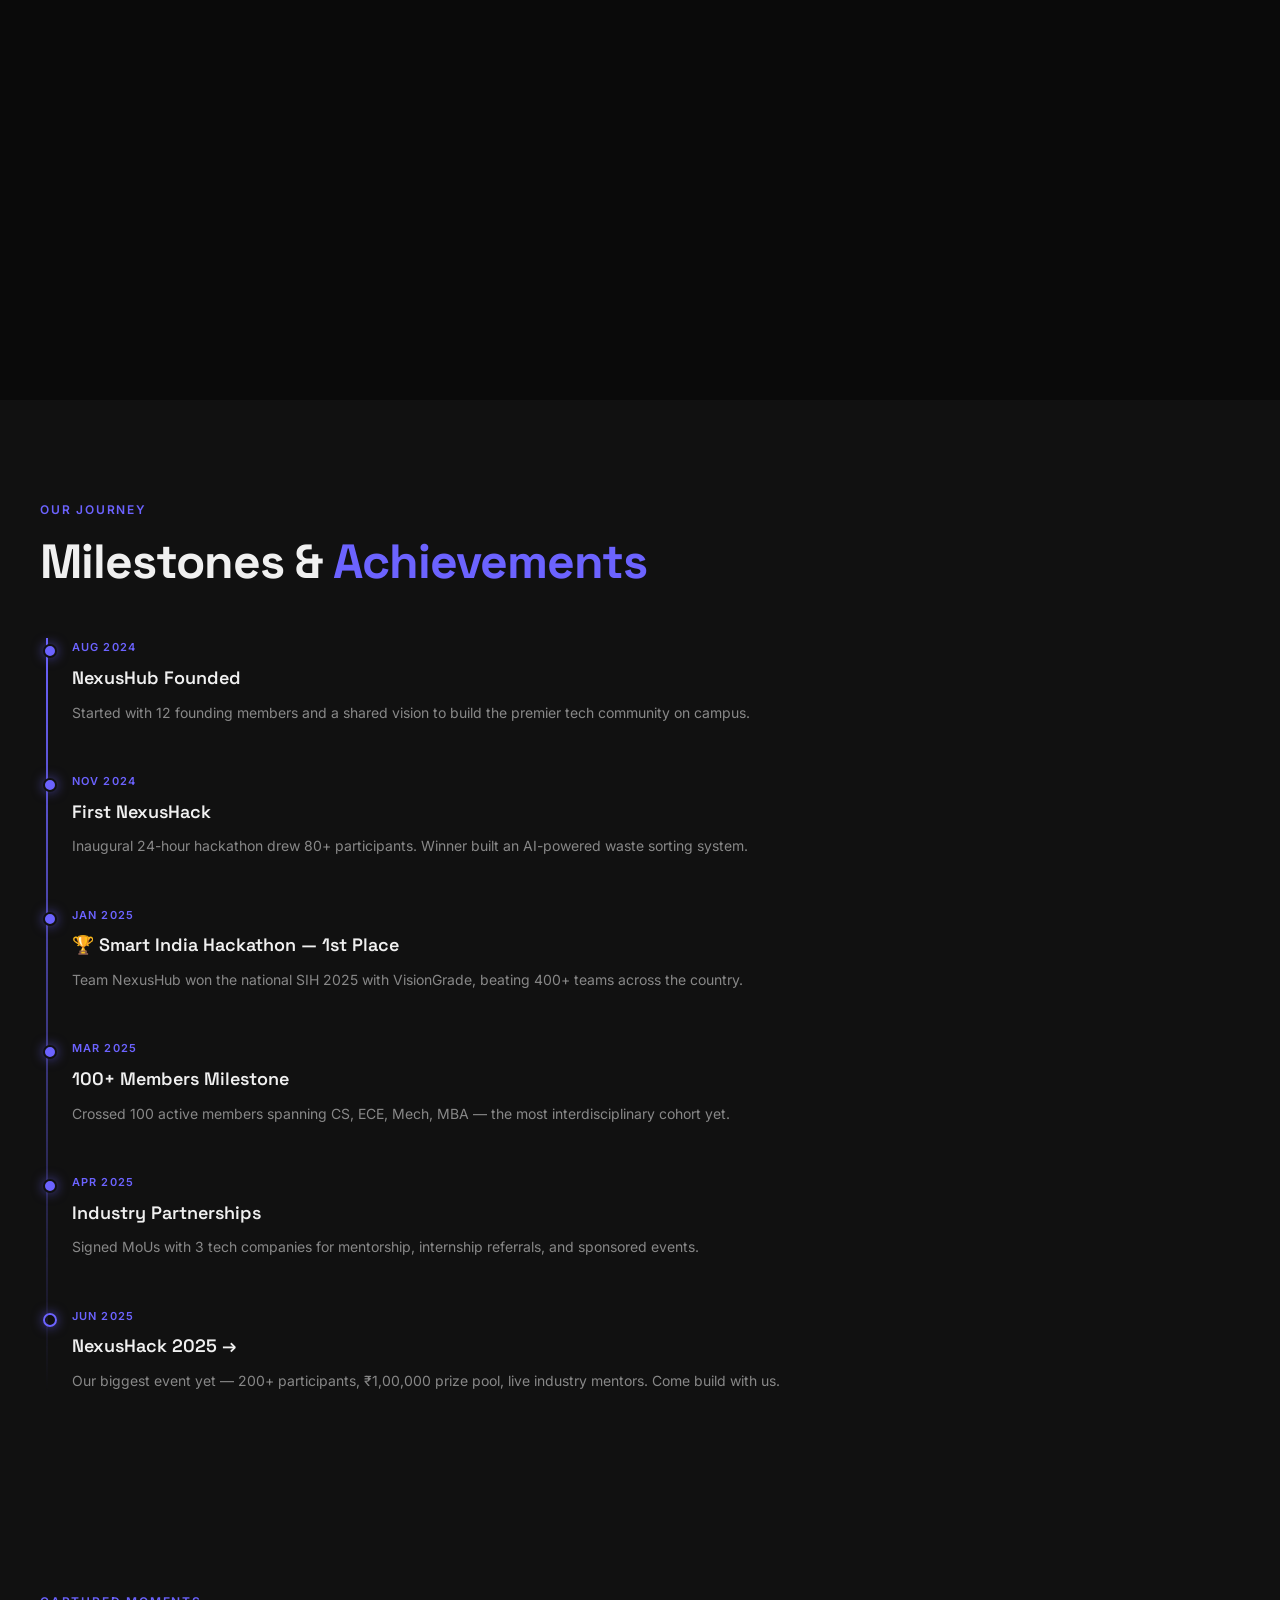
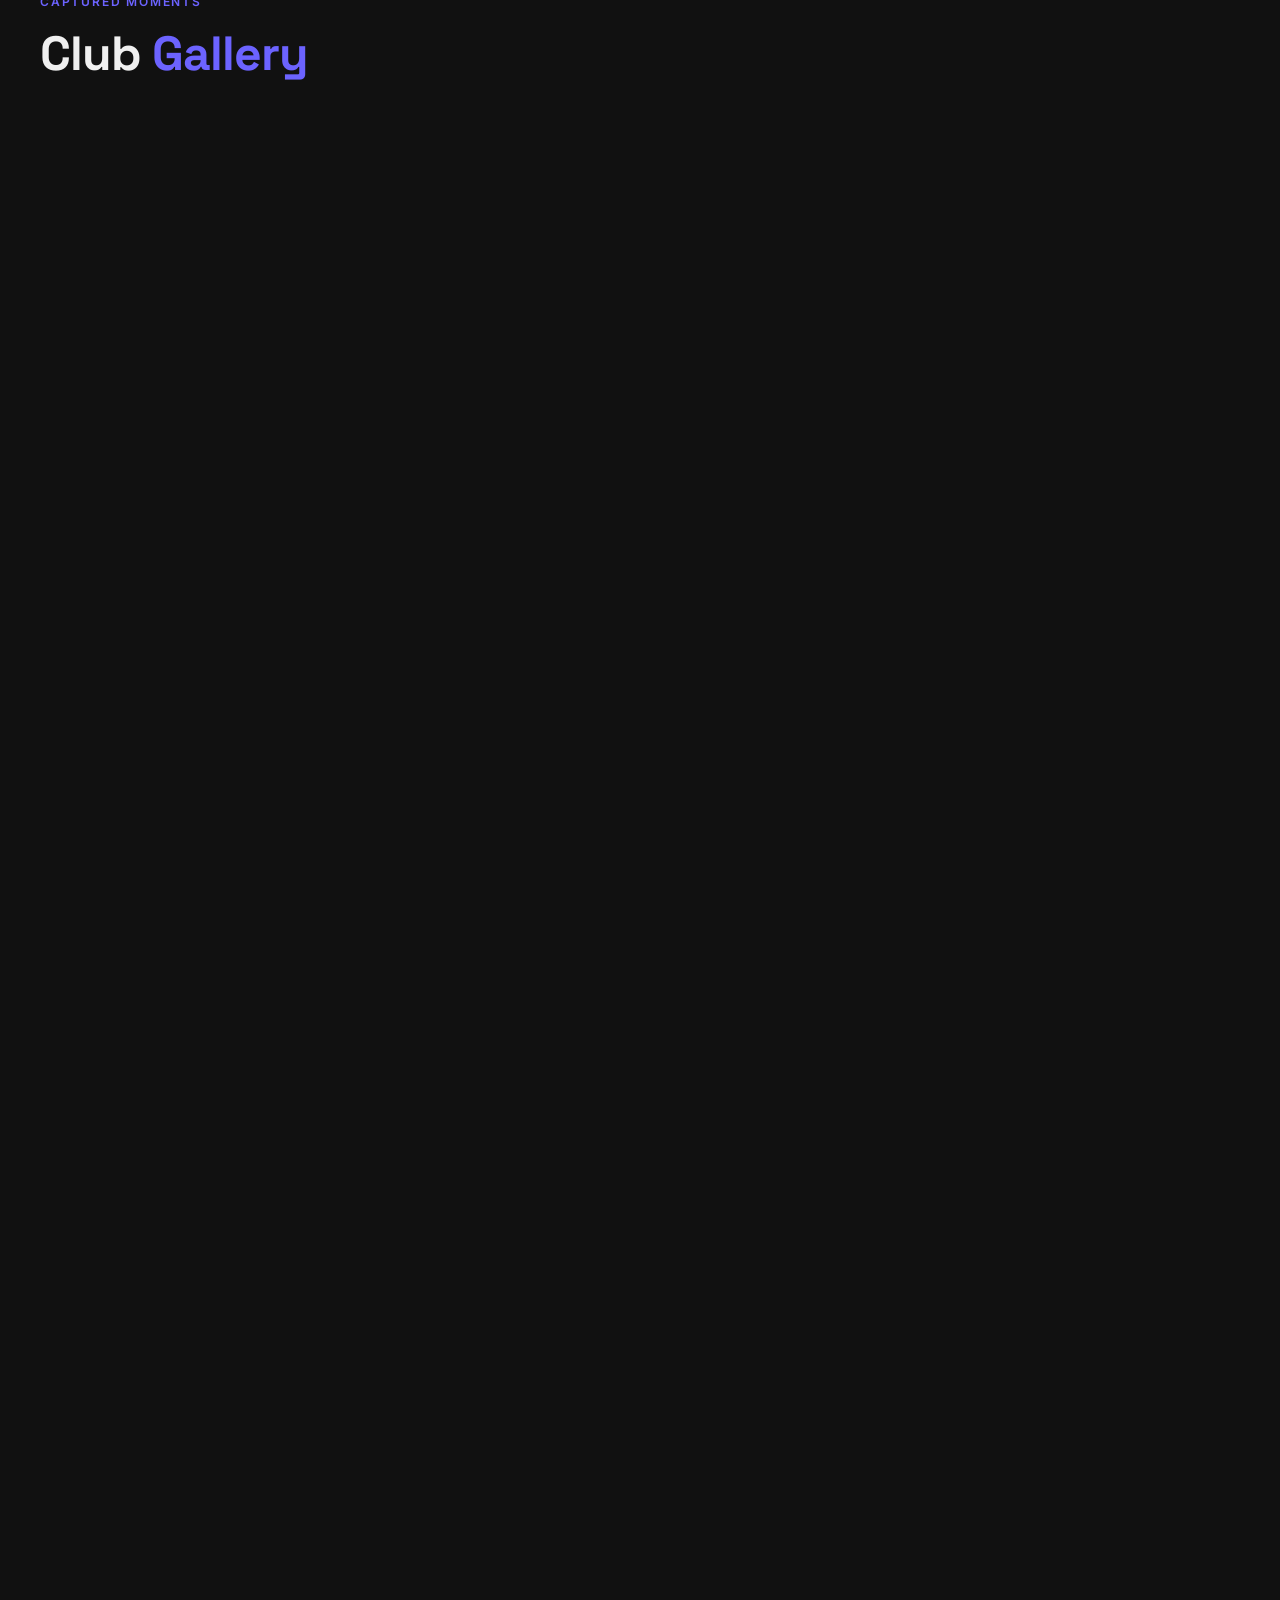
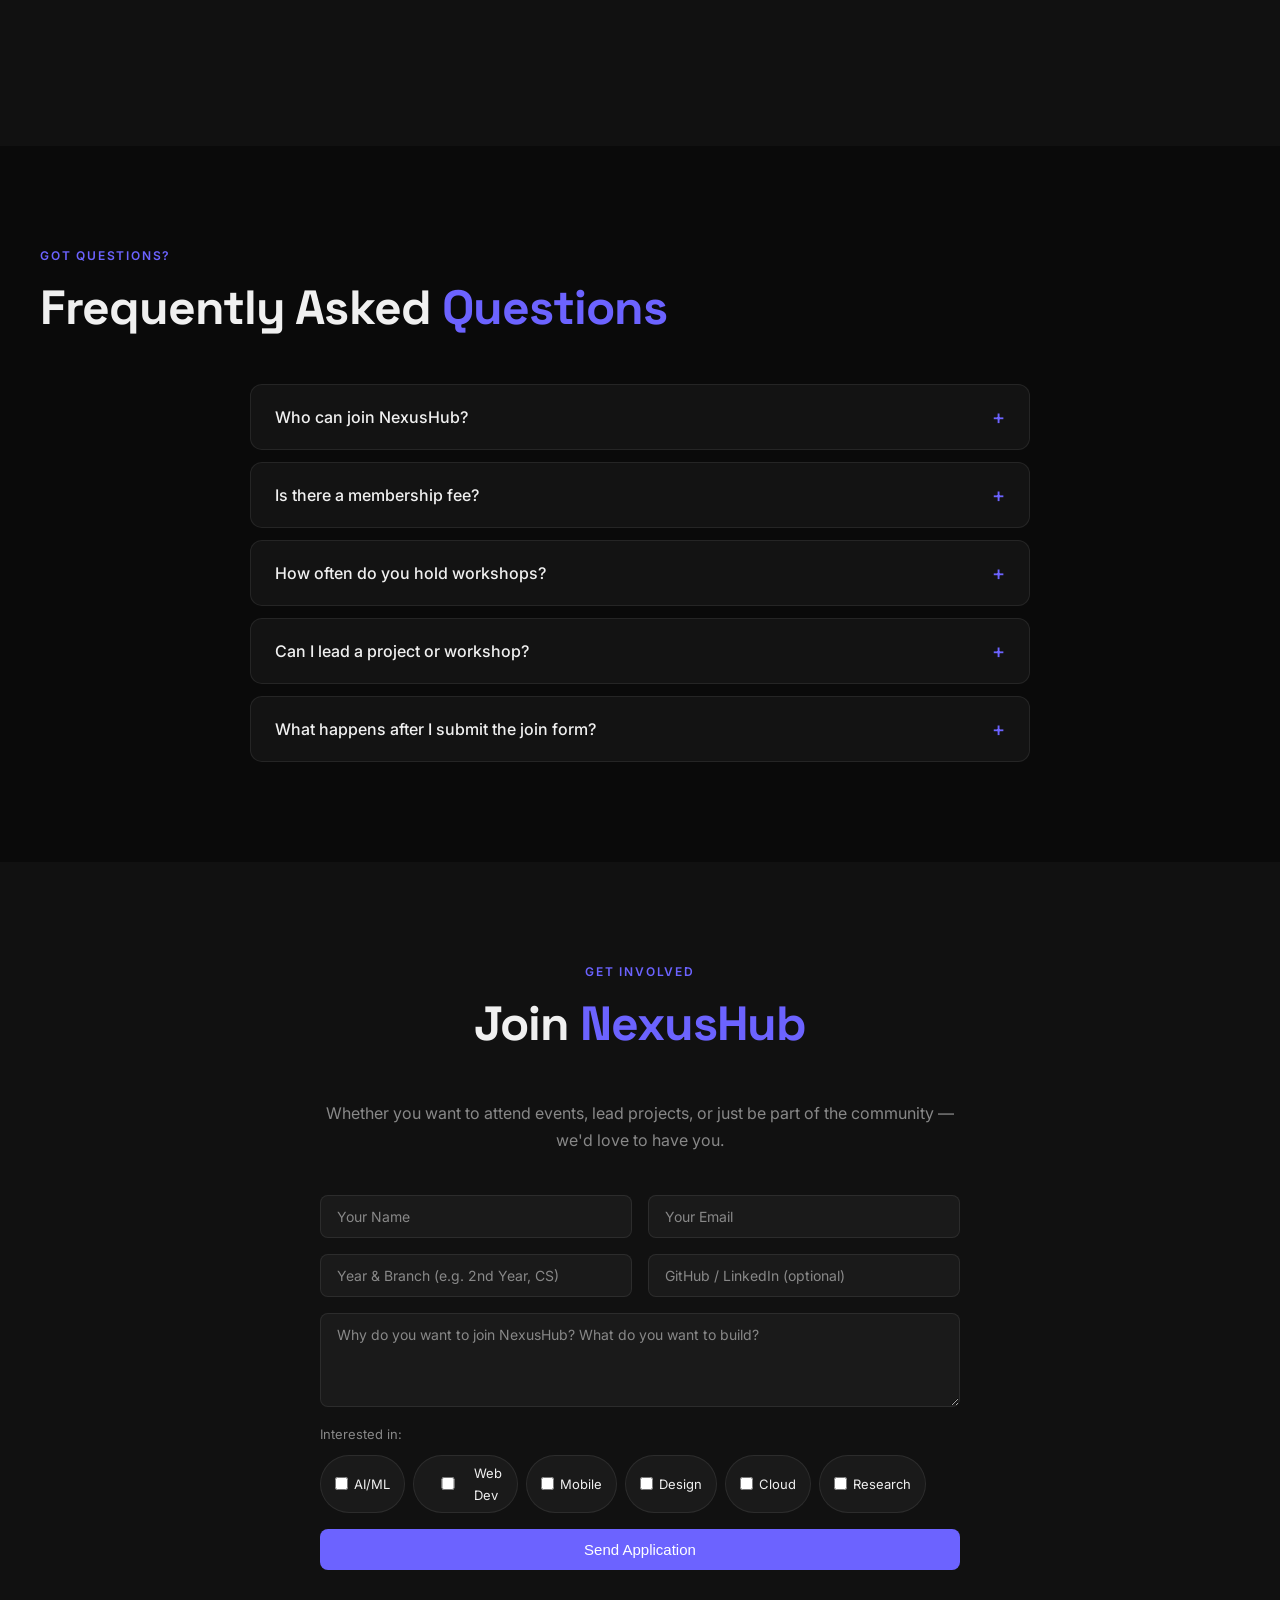
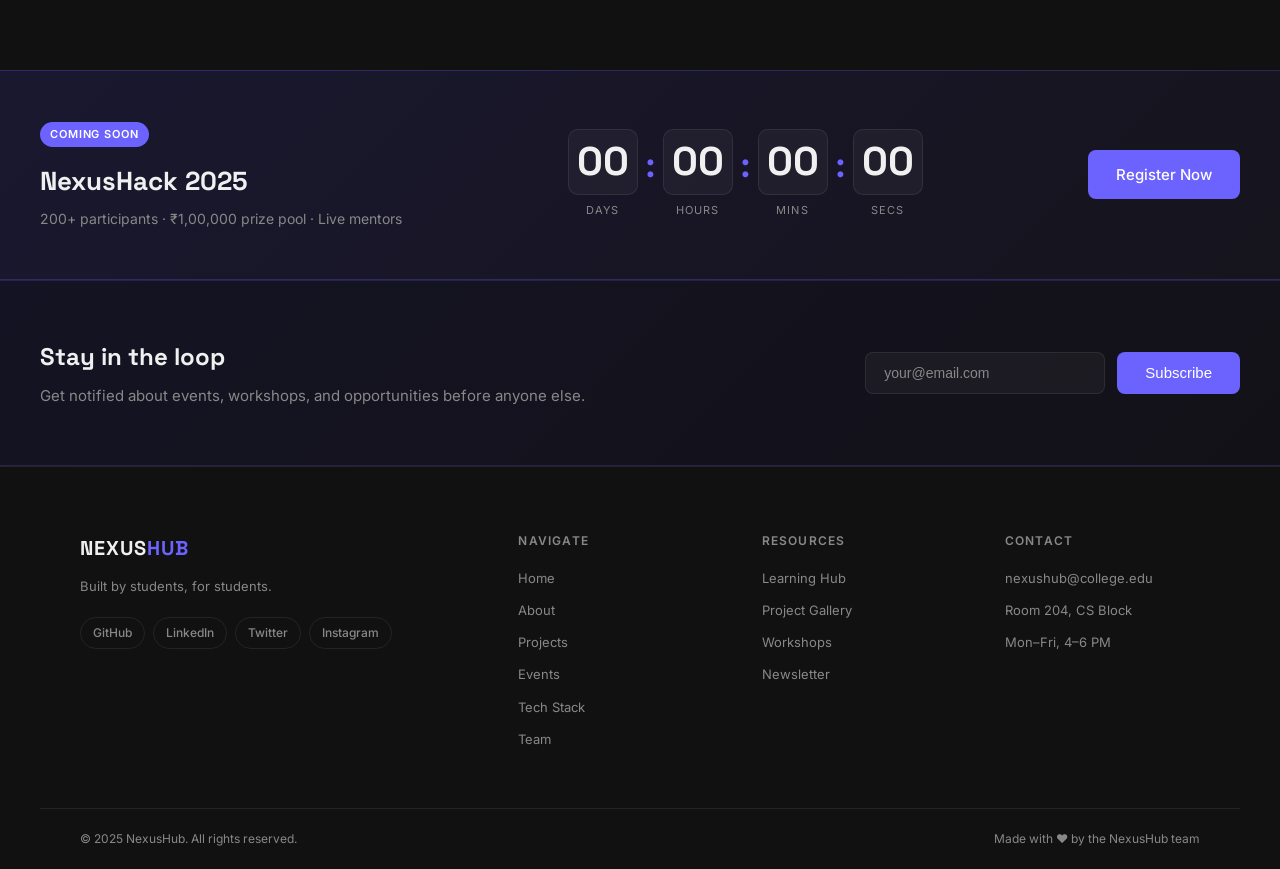
==== commit 7230df4f: "feat: add cookie consent banner Adds a slide-up cookie consent banner that appears 1.8s after page l" ====
--- a/index.html
+++ b/index.html
@@ -14,6 +14,15 @@
   <div id="cursor-dot"></div>
   <button id="back-to-top" onclick="window.scrollTo({top:0,behavior:'smooth'})" title="Back to top">&#8679;</button>
   <div id="toast-container"></div>
+
+  <!-- COOKIE CONSENT -->
+  <div id="cookie-banner" class="cookie-banner">
+    <p>We use cookies to improve your experience. By continuing, you agree to our use of cookies.</p>
+    <div class="cookie-actions">
+      <button onclick="acceptCookies()" class="btn-primary" style="padding:8px 20px;font-size:13px">Accept</button>
+      <button onclick="dismissCookies()" class="cookie-dismiss">Dismiss</button>
+    </div>
+  </div>
 
   <!-- PRELOADER -->
   <div id="preloader">
--- a/style.css
+++ b/style.css
@@ -35,6 +35,14 @@
 .preloader-bar { width: 200px; height: 3px; background: var(--border); border-radius: 2px; overflow: hidden; }
 .preloader-fill { height: 100%; width: 0; background: linear-gradient(90deg, var(--accent), var(--accent2)); border-radius: 2px; animation: preload 1.2s ease forwards; }
 @keyframes preload { 0% { width: 0; } 70% { width: 85%; } 100% { width: 100%; } }
+
+/* COOKIE CONSENT */
+.cookie-banner { position: fixed; bottom: 0; left: 0; right: 0; background: var(--bg2); border-top: 1px solid var(--border); padding: 16px 40px; display: flex; align-items: center; justify-content: space-between; gap: 24px; z-index: 8000; transform: translateY(100%); transition: transform 0.4s ease; flex-wrap: wrap; }
+.cookie-banner.show { transform: translateY(0); }
+.cookie-banner p { font-size: 14px; color: var(--text-sub); margin: 0; }
+.cookie-actions { display: flex; align-items: center; gap: 12px; flex-shrink: 0; }
+.cookie-dismiss { background: none; border: none; color: var(--text-sub); font-size: 13px; cursor: pointer; text-decoration: underline; }
+.cookie-dismiss:hover { color: var(--text); }
 
 /* TOAST NOTIFICATIONS */
 #toast-container { position: fixed; bottom: 88px; right: 24px; z-index: 9000; display: flex; flex-direction: column; gap: 10px; pointer-events: none; }
